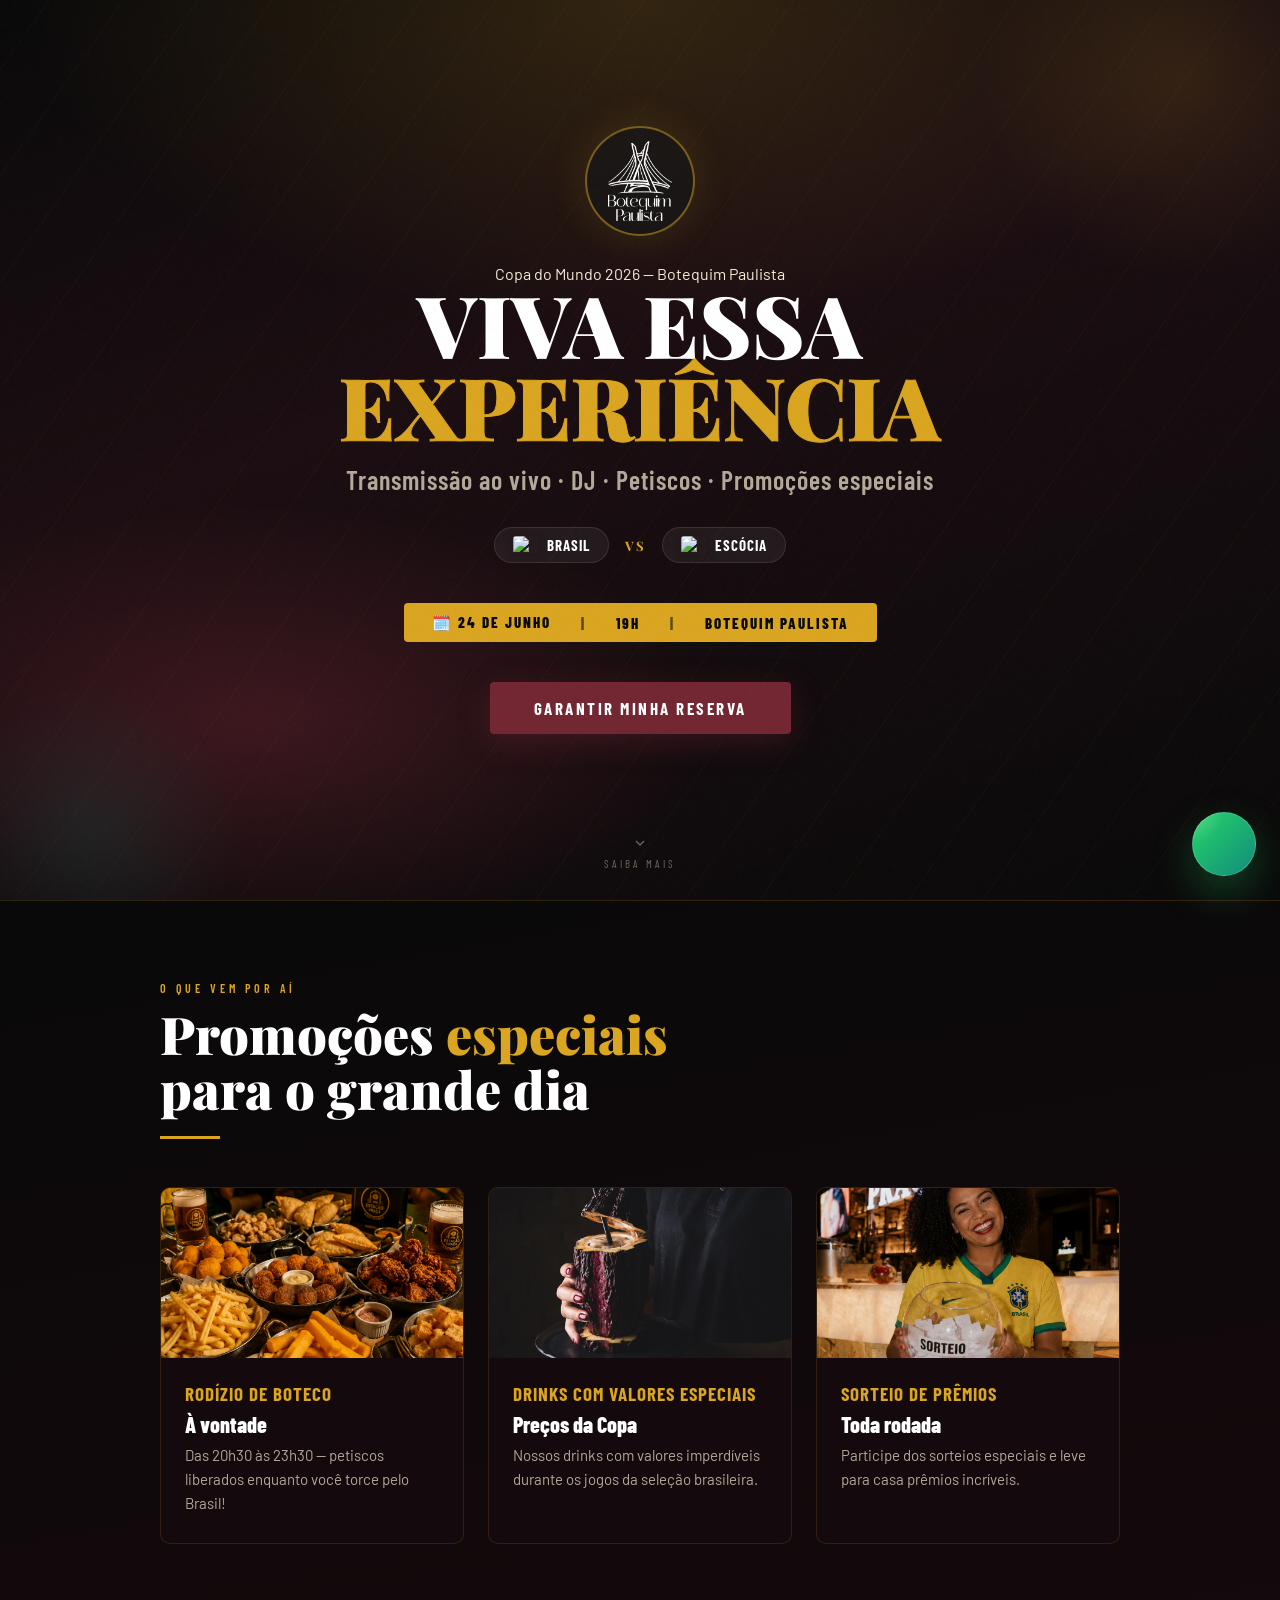
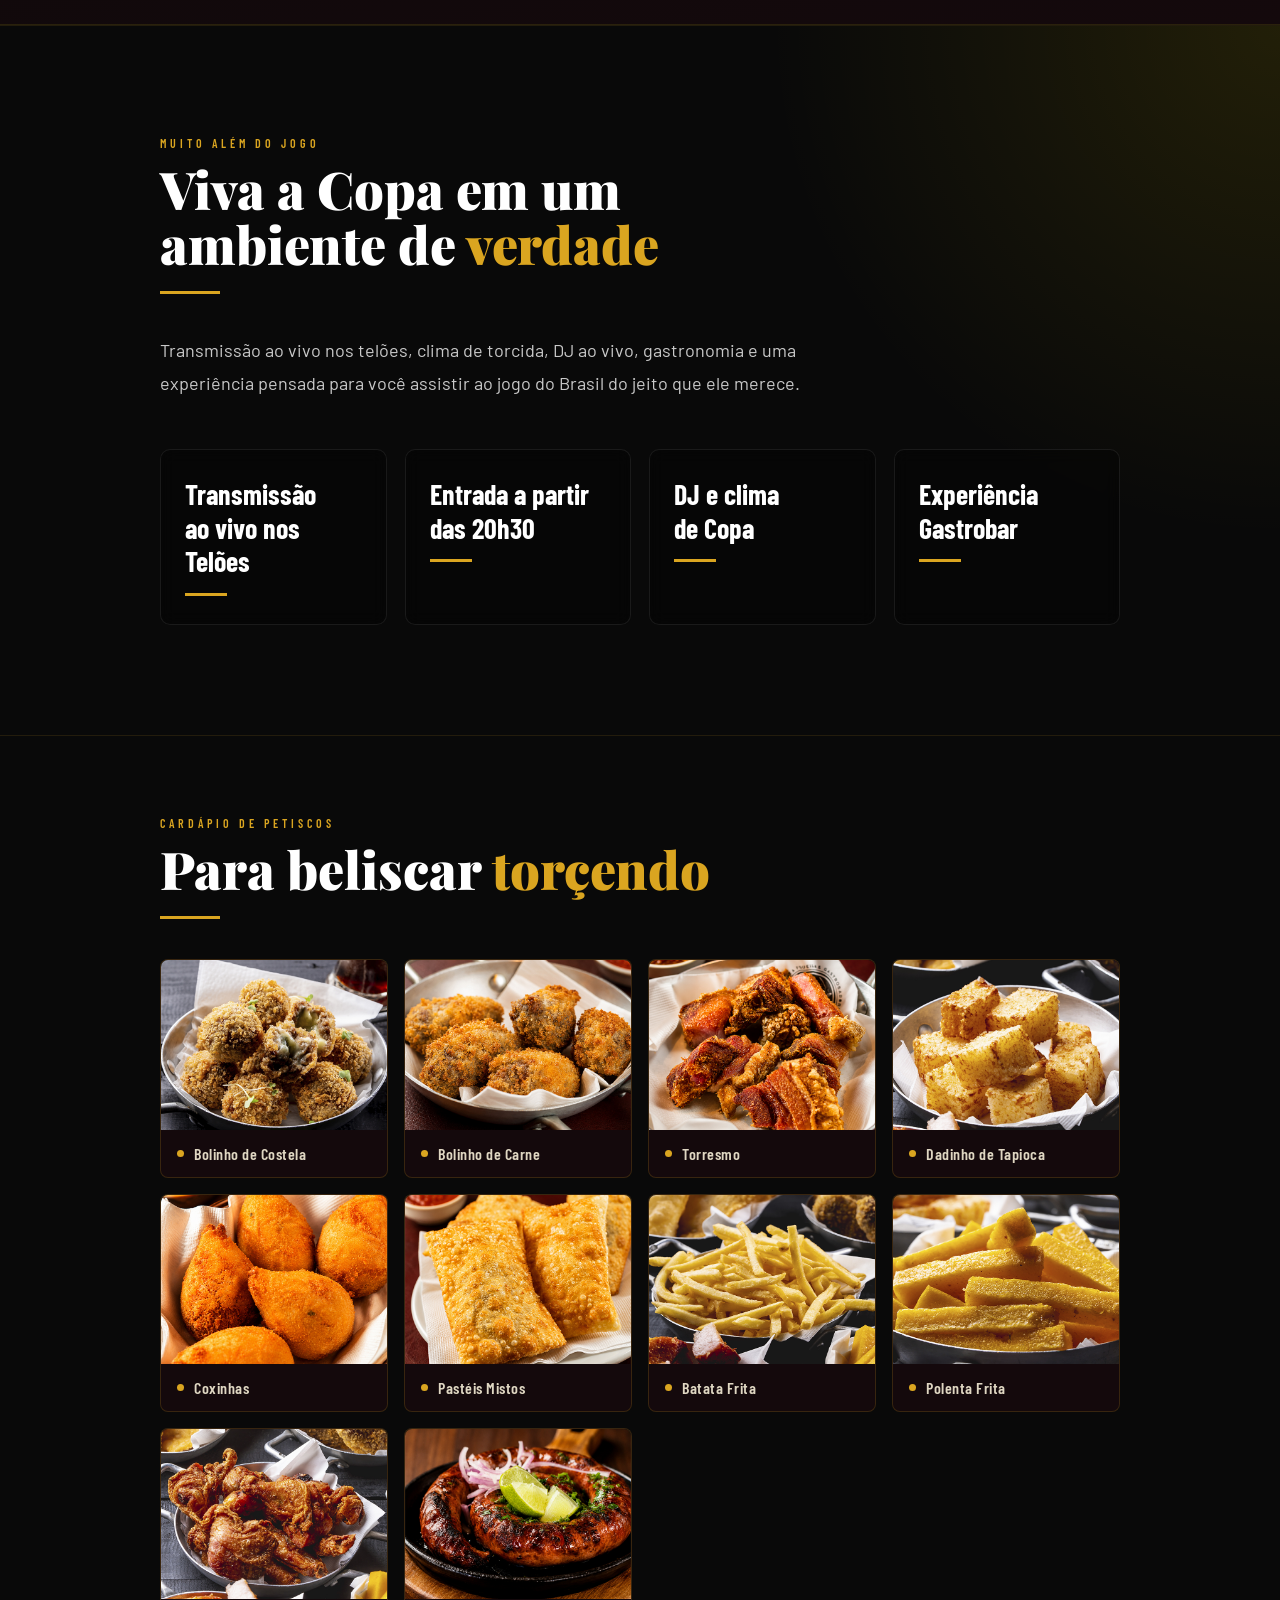
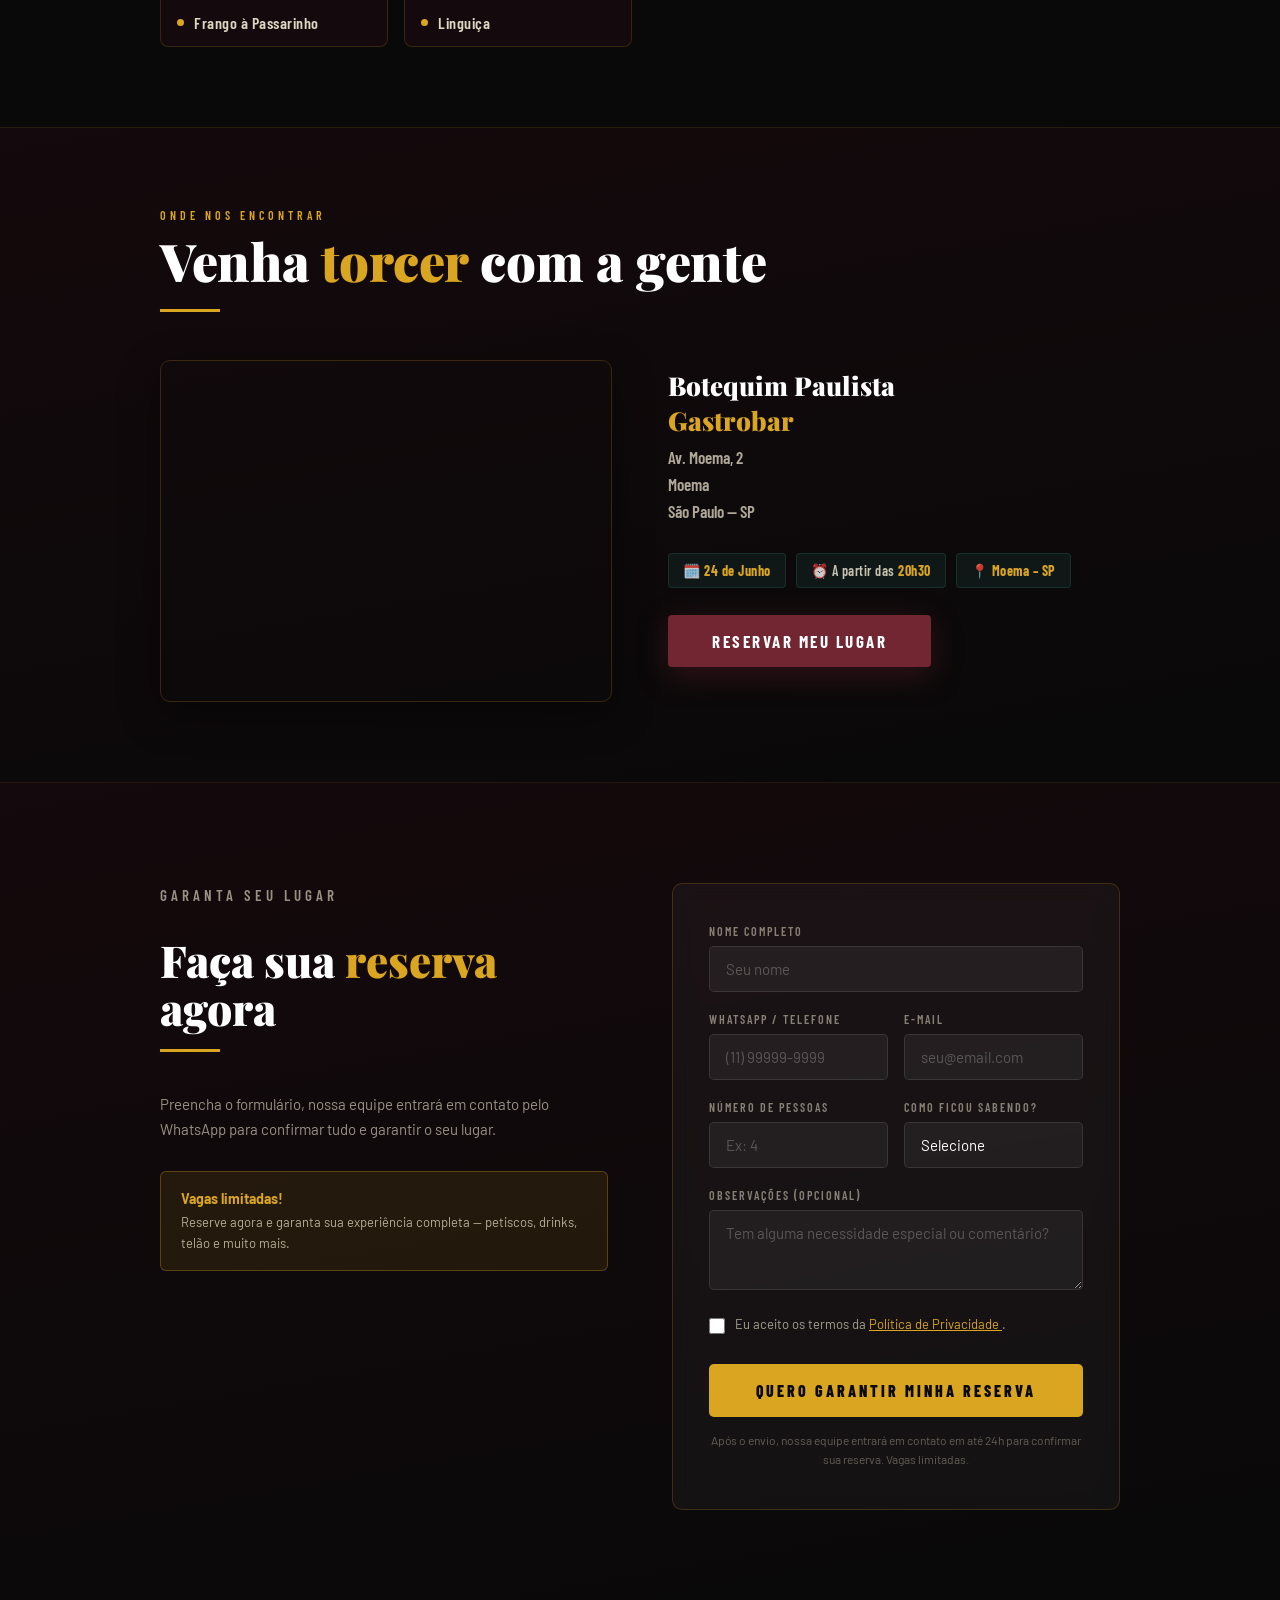
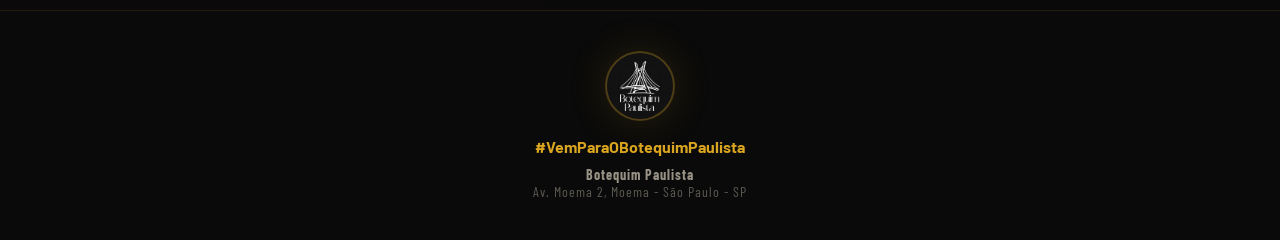
==== brasil-escocia.html @ ba0760f9 "Add files via upload" ====
<!DOCTYPE html>
<html lang="pt-BR">
<head>
<meta charset="UTF-8">
<meta name="viewport" content="width=device-width, initial-scale=1.0">
<title>Copa do Mundo no Botequim Paulista</title>
<link href="https://fonts.googleapis.com/css2?family=Playfair+Display:wght@700;900&family=Barlow+Condensed:wght@400;600;700;800&family=Barlow:wght@400;500&display=swap" rel="stylesheet">
<style>
  :root {
    --vinho: #722632;
    --preto: #090909;
    --dourado: #DAA520;
    --creme: #F5EDD6;
    --vinho-claro: #963646;
    --verde: #1F564C;
    --verde-claro: #2a7a6c;
    --amarelo-brasil: #FFDF00;
  }

  * { margin: 0; padding: 0; box-sizing: border-box; }
  html { scroll-behavior: smooth; }

  body {
    background: var(--preto);
    color: var(--creme);
    font-family: 'Barlow', sans-serif;
    overflow-x: hidden;
  }

  /* ── NOISE OVERLAY ── */
  body::before {
    content: '';
    position: fixed;
    inset: 0;
    background-image: url("data:image/svg+xml,%3Csvg viewBox='0 0 200 200' xmlns='http://www.w3.org/2000/svg'%3E%3Cfilter id='n'%3E%3CfeTurbulence type='fractalNoise' baseFrequency='0.9' numOctaves='4' stitchTiles='stitch'/%3E%3C/filter%3E%3Crect width='100%25' height='100%25' filter='url(%23n)' opacity='0.04'/%3E%3C/svg%3E");
    pointer-events: none;
    z-index: 9999;
    opacity: .5;
  }

  /* ════════════════════ HERO ════════════════════ */
  .hero {
    min-height: 100vh;
    position: relative;
    display: flex;
    flex-direction: column;
    align-items: center;
    justify-content: center;
    overflow: hidden;
    padding: 40px 20px 80px;
  }
  .hero-bg {
    position: absolute; inset: 0;
    background:
      radial-gradient(ellipse 80% 60% at 50% 0%, rgba(218,165,32,.16) 0%, transparent 60%),
      radial-gradient(ellipse 60% 40% at 20% 80%, rgba(114,38,50,.42) 0%, transparent 60%),
      linear-gradient(160deg, #090909 0%, #1b0d11 40%, #090909 100%);
  }
  .hero-bg::after {
    content: ''; position: absolute; inset: 0;
    background: repeating-linear-gradient(-55deg, transparent, transparent 60px, rgba(218,165,32,.03) 60px, rgba(218,165,32,.03) 61px);
  }
  .ball { position: absolute; border-radius: 50%; pointer-events: none; }
  .ball-1 {
    width: 400px; height: 400px; top: -120px; right: -100px;
    background: radial-gradient(circle, rgba(218,165,32,.12) 0%, transparent 70%);
    animation: pulse 6s ease-in-out infinite;
  }
  .ball-2 {
    width: 300px; height: 300px; bottom: -80px; left: -60px;
    background: radial-gradient(circle, rgba(31,86,76,.25) 0%, transparent 70%);
    animation: pulse 8s ease-in-out infinite reverse;
  }
  @keyframes pulse {
    0%, 100% { transform: scale(1); opacity: 1; }
    50% { transform: scale(1.15); opacity: .7; }
  }
  .hero-content {
    position: relative; z-index: 2; text-align: center; max-width: 760px;
    animation: fadeUp .9s ease both;
  }
  @keyframes fadeUp {
    from { opacity: 0; transform: translateY(30px); }
    to   { opacity: 1; transform: translateY(0); }
  }
  .logo-circle {
    width: 110px; height: 110px; border-radius: 50%;
    border: 2px solid rgba(218,165,32,.5);
    background: rgba(22,22,23,.7); backdrop-filter: blur(10px);
    display: flex; align-items: center; justify-content: center;
    margin: 0 auto 28px;
    box-shadow: 0 0 40px rgba(218,165,32,.15);
  }
  .logo-img {
  width: 80px;
  height: 80px;
  object-fit: contain;
  }
  .hero-title {
    font-family: 'Playfair Display', serif;
    font-size: clamp(42px, 8vw, 86px); font-weight: 900; line-height: .95; color: #fff;
    animation: fadeUp .9s .2s ease both;
  }
  .hero-title span { display: block; color: var(--dourado); -webkit-text-stroke: 1px var(--dourado); }
  .hero-sub {
    font-family: 'Barlow Condensed', sans-serif;
    font-size: clamp(18px, 3vw, 26px); font-weight: 600;
    color: rgba(245,237,214,.7); margin: 18px 0 32px; letter-spacing: 1px;
    animation: fadeUp .9s .3s ease both;
  }
  .flags-row {
    display: flex; align-items: center; justify-content: center;
    gap: 16px; margin-bottom: 40px;
    animation: fadeUp .9s .4s ease both;
  }
  .flag-pill {
    display: flex; align-items: center; gap: 8px;
    background: rgba(255,255,255,.06); border: 1px solid rgba(255,255,255,.1);
    border-radius: 40px; padding: 8px 18px;
    font-family: 'Barlow Condensed', sans-serif; font-size: 15px; font-weight: 700;
    letter-spacing: 1px; color: #fff;
  }
  .flag-emoji { font-size: 22px; }
  .vs-badge {
    font-family: 'Playfair Display', serif; font-size: 13px; font-weight: 700;
    color: var(--dourado); letter-spacing: 2px;
  }
  .date-strip {
    display: inline-flex; align-items: center; gap: 20px;
    background: var(--dourado); color: var(--preto); padding: 10px 28px;
    border-radius: 4px; font-family: 'Barlow Condensed', sans-serif;
    font-weight: 800; font-size: 15px; letter-spacing: 2px; text-transform: uppercase;
    margin-bottom: 40px; animation: fadeUp .9s .5s ease both;
  }
  .date-strip span { opacity: .6; }
  .cta-btn {
    display: inline-block;
    background: var(--vinho);
    color: #fff;
    font-family: 'Barlow Condensed', sans-serif;
    font-weight: 700;
    font-size: 17px;
    letter-spacing: 2.5px;
    text-transform: uppercase;
    padding: 16px 44px;
    border-radius: 4px;
    text-decoration: none;
    border: none;
    cursor: pointer;
    transition: background .2s, transform .2s, box-shadow .2s;
    box-shadow: 0 8px 30px rgba(114,38,50,.38);
    animation: fadeUp .9s .6s ease both;
  }

  .cta-btn:hover {
    background: var(--vinho-claro);
    transform: translateY(-2px);
    box-shadow: 0 12px 40px rgba(114,38,50,.48);
  }
  .scroll-down {
    position: absolute; bottom: 30px; left: 50%; transform: translateX(-50%);
    display: flex; flex-direction: column; align-items: center; gap: 6px;
    opacity: .4; font-family: 'Barlow Condensed', sans-serif;
    font-size: 11px; letter-spacing: 3px; text-transform: uppercase;
    animation: bounce 2s infinite;
  }
  .scroll-down svg { width: 16px; }
  @keyframes bounce {
    0%, 100% { transform: translateX(-50%) translateY(0); }
    50% { transform: translateX(-50%) translateY(6px); }
  }

  /* ════════════════════ SECTION BASE ════════════════════ */
  section { padding: 80px 20px; }
  .container { max-width: 960px; margin: 0 auto; }
  .section-label {
    font-family: 'Barlow Condensed', sans-serif; font-size: 12px; font-weight: 600;
    letter-spacing: 4px; text-transform: uppercase; color: var(--dourado); margin-bottom: 12px;
  }
  .section-title {
    font-family: 'Playfair Display', serif; font-size: clamp(30px, 5vw, 52px);
    font-weight: 900; line-height: 1.05; color: #fff; margin-bottom: 20px;
  }
  .section-title em { font-style: normal; color: var(--dourado); }
  .divider { width: 60px; height: 3px; background: var(--dourado); margin-bottom: 40px; }

  /* ════════════════════ PROMOÇÕES ════════════════════ */
  .promo-section {
    background: linear-gradient(170deg, #090909 0%, #14090c 100%);
    border-top: 1px solid rgba(218,165,32,.15);
    border-bottom: 1px solid rgba(218,165,32,.15);
  }
  .promo-grid {
    display: grid;
    grid-template-columns: repeat(auto-fit, minmax(260px, 1fr));
    gap: 24px;
    margin-top: 48px;
  }

  /* Card com imagem no topo */
  .promo-card {
    background: #14090c;
    border: 1px solid rgba(218,165,32,.15);
    border-radius: 10px;
    overflow: hidden;
    position: relative;
    transition: border-color .25s, transform .25s;
  }
  .promo-card:hover { border-color: rgba(218,165,32,.5); transform: translateY(-4px); }

  /* ── ÁREA DE IMAGEM — PROMOÇÕES ──
     Troque o src de cada <img class="promo-img"> pelo caminho da sua foto.
     Tamanho recomendado: 520×280px (proporção 16:9 horizontal).
  */
  .promo-img-wrap {
    width: 100%;
    aspect-ratio: 16 / 9;
    overflow: hidden;
    background: #0d1a18;
    position: relative;
  }
  .promo-img-wrap img {
    width: 100%; height: 100%; object-fit: cover;
    display: block;
    transition: transform .4s;
  }
  .promo-card:hover .promo-img-wrap img { transform: scale(1.04); }

  /* Placeholder visual quando não há imagem */
  .promo-img-placeholder {
    width: 100%; height: 100%;
    display: flex; flex-direction: column;
    align-items: center; justify-content: center; gap: 8px;
    background: linear-gradient(135deg, #0d1a18 0%, #1a2e28 100%);
    border-bottom: 1px dashed rgba(218,165,32,.2);
  }
  .promo-img-placeholder span {
    font-family: 'Barlow Condensed', sans-serif; font-size: 11px;
    letter-spacing: 2px; color: rgba(218,165,32,.4); text-transform: uppercase;
  }
  .promo-img-placeholder svg { opacity: .2; }

  .promo-card-body { padding: 24px 24px 28px; }
  .promo-card-body h3 {
    font-family: 'Barlow Condensed', sans-serif; font-size: 19px; font-weight: 700;
    letter-spacing: 1px; text-transform: uppercase; color: var(--dourado); margin-bottom: 6px;
  }
  .promo-highlight {
    font-family: 'Barlow Condensed', sans-serif; font-size: 22px;
    font-weight: 800; color: #fff; display: block; margin-bottom: 6px;
  }
  .promo-card-body p { font-size: 15px; line-height: 1.6; color: rgba(245,237,214,.7); }

  /* ════════════════════ EXPERIÊNCIA ════════════════════ */
.exp-banner {
  position: relative;
  padding: 110px 20px;
  overflow: hidden;

  background-image:
    linear-gradient(
      rgba(9, 9, 9, 0.78),
      rgba(18, 7, 10, 0.84)
    ),
    radial-gradient(
      circle at top right,
      rgba(114, 38, 50, 0.35),
      transparent 42%
    ),
    radial-gradient(
      circle at bottom left,
      rgba(218, 165, 32, 0.10),
      transparent 38%
    ),
    url("imagens/bar-copa.jpg");

  background-size: cover;
  background-position: center;
  background-attachment: fixed;

  border-top: 1px solid rgba(218,165,32,.12);
  border-bottom: 1px solid rgba(218,165,32,.12);
}

.exp-banner::before {
  content: '';

  position: absolute;
  inset: 0;

  background:
    radial-gradient(circle at top right,
    rgba(255,223,0,.10),
    transparent 35%);

  pointer-events: none;
}

.exp-content {
  position: relative;
  z-index: 2;
}

.exp-description {
  max-width: 720px;

  font-size: 18px;
  line-height: 1.8;

  color: rgba(255,255,255,.78);

  margin-bottom: 50px;
}

.exp-cards-grid {
  display: grid;

  grid-template-columns:
  repeat(auto-fit, minmax(220px, 1fr));

  gap: 18px;
}

.exp-card {
  background: rgba(0,0,0,.28);

  backdrop-filter: blur(8px);

  border: 1px solid rgba(255,255,255,.08);

  border-radius: 10px;

  padding: 28px 24px;

  transition:
    transform .25s,
    border-color .25s,
    background .25s;
}

.exp-card:hover {
  transform: translateY(-4px);

  border-color: rgba(255,223,0,.4);

  background: rgba(0,0,0,.42);
}

.exp-card-title {
  font-family: 'Barlow Condensed', sans-serif;

  font-size: 28px;
  font-weight: 700;

  line-height: 1.2;

  color: #fff;
}

.exp-card-line {
  width: 42px;
  height: 3px;

  background: var(--dourado);

  margin-top: 14px;
}

  /* ════════════════════ CARDÁPIO ════════════════════ */
  .menu-section { background: var(--preto); }

  /* Grid de cards com imagem para o cardápio */
  .menu-grid {
    display: grid;
    grid-template-columns: repeat(auto-fill, minmax(200px, 1fr));
    gap: 16px;
    margin-top: 40px;
  }

  /* ── ÁREA DE IMAGEM — CARDÁPIO ──
     Cada .menu-card tem um <img class="menu-img"> no topo.
     Troque o src pelo caminho da foto do petisco.
     Tamanho recomendado: 400×300px.
     O comentário acima de cada card indica qual petisco é.
  */
  .menu-card {
    background: #14090c;
    border: 1px solid rgba(218,165,32,.18);
    border-radius: 8px;
    overflow: hidden;
    transition: border-color .2s, transform .2s;
  }
  .menu-card:hover { border-color: var(--dourado); transform: translateY(-3px); }

  .menu-img-wrap {
    width: 100%; aspect-ratio: 4 / 3; overflow: hidden;
    background: #0d1a18; position: relative;
  }
  .menu-img-wrap img {
    width: 100%; height: 100%; object-fit: cover; display: block;
    transition: transform .4s;
  }
  .menu-card:hover .menu-img-wrap img { transform: scale(1.06); }

  .menu-img-placeholder {
    width: 100%; height: 100%;
    display: flex; flex-direction: column;
    align-items: center; justify-content: center; gap: 6px;
    background: linear-gradient(135deg, #0d1a18 0%, #1e2e2a 100%);
  }
  .menu-img-placeholder span {
    font-family: 'Barlow Condensed', sans-serif; font-size: 10px;
    letter-spacing: 2px; color: rgba(218,165,32,.35); text-transform: uppercase;
  }
  .menu-img-placeholder svg { opacity: .15; }

  .menu-card-label {
    padding: 14px 16px;
    display: flex; align-items: center; gap: 10px;
  }
  .menu-dot { width: 7px; height: 7px; border-radius: 50%; background: var(--dourado); flex-shrink: 0; }
  .menu-card-label span {
    font-family: 'Barlow Condensed', sans-serif; font-size: 16px; font-weight: 600;
    letter-spacing: .5px; color: rgba(245,237,214,.9);
  }

  /* ════════════════════ LOCALIZAÇÃO ════════════════════ */
  .location-section {
    background: linear-gradient(170deg, #14090c 0%, #090909 100%);
    border-top: 1px solid rgba(218,165,32,.12);
  }
  .location-grid {
    display: grid;
    grid-template-columns: 1fr 1fr;
    gap: 56px;
    align-items: start;
    margin-top: 48px;
  }
  @media (max-width: 720px) { .location-grid { grid-template-columns: 1fr; gap: 36px; } }

  .location-map {
    border-radius: 10px; overflow: hidden;
    border: 1px solid rgba(218,165,32,.2);
    box-shadow: 0 12px 40px rgba(0,0,0,.4);
    line-height: 0;
  }
  .location-map iframe { width: 100%; height: 340px; border: 0; display: block; }

  .location-info { padding-top: 8px; }
  .location-info h3 {
    font-family: 'Playfair Display', serif; font-size: 26px; font-weight: 900;
    color: #fff; margin-bottom: 6px;
  }
  .location-info h3 em { font-style: normal; color: var(--dourado); }
  .location-address {
    font-family: 'Barlow Condensed', sans-serif; font-size: 17px; font-weight: 600;
    color: rgba(245,237,214,.7); line-height: 1.6; margin-bottom: 28px;
  }
  .location-badges { display: flex; flex-wrap: wrap; gap: 10px; }
  .loc-badge {
    background: rgba(31,86,76,.2); border: 1px solid rgba(31,86,76,.4);
    border-radius: 4px; padding: 8px 14px;
    font-family: 'Barlow Condensed', sans-serif; font-size: 14px; font-weight: 600;
    letter-spacing: .5px; color: rgba(245,237,214,.8);
  }
  .loc-badge strong { color: var(--dourado); }

  /* ════════════════════ FORMULÁRIO ════════════════════ */
  .form-section {
    background: linear-gradient(170deg, #14090c 0%, #090909 100%);
    padding: 100px 20px;
    border-top: 1px solid rgba(218,165,32,.1);
  }
  .form-section .container {
    display: grid; grid-template-columns: 1fr 1fr; gap: 64px; align-items: start;
  }
  @media (max-width: 720px) { .form-section .container { grid-template-columns: 1fr; gap: 40px; } }
  .form-aside h2 {
    font-family: 'Playfair Display', serif; font-size: clamp(28px, 4vw, 44px);
    font-weight: 900; line-height: 1.1; color: #fff; margin-bottom: 16px;
  }
  .form-aside h2 em { font-style: normal; color: var(--dourado); }
  .form-aside p { font-size: 15px; line-height: 1.7; color: rgba(245,237,214,.6); margin-bottom: 28px; }
  .info-badge {
    background: rgba(218,165,32,.1); border: 1px solid rgba(218,165,32,.3);
    border-radius: 6px; padding: 16px 20px;
    display: flex; gap: 12px; align-items: flex-start;
    font-size: 13px; line-height: 1.6; color: rgba(245,237,214,.7);
  }
  .info-badge strong { color: var(--dourado); display: block; font-size: 14px; margin-bottom: 2px; }
  .form-card {
    background: rgba(255,255,255,.04); border: 1px solid rgba(218,165,32,.2);
    border-radius: 10px; padding: 40px 36px; backdrop-filter: blur(10px);
  }
  .form-group { margin-bottom: 20px; }
  .form-group label {
    display: block; font-family: 'Barlow Condensed', sans-serif;
    font-size: 12px; font-weight: 600; letter-spacing: 2px; text-transform: uppercase;
    color: rgba(245,237,214,.5); margin-bottom: 8px;
  }
  .form-group input, .form-group select, .form-group textarea {
    width: 100%; background: rgba(255,255,255,.05); border: 1px solid rgba(255,255,255,.1);
    border-radius: 5px; padding: 13px 16px; color: #fff;
    font-family: 'Barlow', sans-serif; font-size: 15px; outline: none;
    transition: border-color .2s, background .2s; appearance: none;
  }
  .form-group select option { background: #1b0d11; }
  .form-group input:focus, .form-group select:focus, .form-group textarea:focus {
    border-color: var(--dourado); background: rgba(218,165,32,.05);
  }
  .form-group textarea { resize: vertical; min-height: 80px; }
  .form-group input::placeholder, .form-group textarea::placeholder { color: rgba(255,255,255,.25); }
  .form-row { display: grid; grid-template-columns: 1fr 1fr; gap: 16px; }
  @media (max-width: 480px) { .form-row { grid-template-columns: 1fr; } }
  .submit-btn {
    width: 100%; background: var(--dourado); color: var(--preto);
    font-family: 'Barlow Condensed', sans-serif; font-weight: 800; font-size: 16px;
    letter-spacing: 3px; text-transform: uppercase; padding: 17px;
    border: none; border-radius: 5px; cursor: pointer;
    transition: opacity .2s, transform .2s; margin-top: 8px;
  }
  .submit-btn:hover { opacity: .88; transform: translateY(-1px); }
  .form-note {
    font-size: 12px; color: rgba(245,237,214,.35); text-align: center;
    margin-top: 14px; line-height: 1.6;
  }
  .success-msg { display: none; text-align: center; padding: 32px 20px; }
  .success-msg .big-check { font-size: 56px; margin-bottom: 16px; }
  .success-msg h3 { font-family: 'Playfair Display', serif; font-size: 26px; color: var(--dourado); margin-bottom: 10px; }
  .success-msg p { font-size: 15px; color: rgba(245,237,214,.65); line-height: 1.7; }

  .form-terms {
  display: flex;
  align-items: flex-start;
  gap: 10px;
  margin: 22px 0;
  font-size: 13px;
  line-height: 1.5;
  color: rgba(245,237,214,.65);
}

.form-terms input {
  margin-top: 3px;
  width: 16px;
  height: 16px;
  accent-color: var(--dourado);
  flex-shrink: 0;
}

.form-terms a {
  color: var(--dourado);
  text-decoration: underline;
}

  /* ════════════════════ FOOTER ════════════════════ */
  footer {
    background: #0a0a0a; border-top: 1px solid rgba(218,165,32,.12);
    padding: 40px 20px; text-align: center;
  }
  footer .logo-circle {
    width: 70px; height: 70px; margin: 0 auto 16px;
    border-color: rgba(218,165,32,.3);
  }
  footer .logo-img {
  width: 50px;
  height: 50px;
  }
  footer p { font-family: 'Barlow Condensed', sans-serif; font-size: 14px; letter-spacing: 1px; color: rgba(245,237,214,.35); }
  footer strong { color: rgba(245,237,214,.6); }
  footer .hashtag { color: var(--dourado); font-size: 16px; font-weight: 700; margin: 10px 0; display: block; }

  /* ════════════════════ REVEAL ════════════════════ */
  .reveal { opacity: 0; transform: translateY(28px); transition: opacity .7s ease, transform .7s ease; }
  .reveal.visible { opacity: 1; transform: none; }

  /* ════════════════════ MOBILE ════════════════════ */
  @media (max-width: 600px) {
    .promo-grid { grid-template-columns: 1fr; }
    .form-card { padding: 28px 20px; }
    .exp-cards-grid { grid-template-columns: 1fr 1fr; }
    .menu-grid { grid-template-columns: repeat(auto-fill, minmax(150px, 1fr)); }
  }

  .flag-img {
  width: 26px;
  height: 18px;
  object-fit: cover;
  border-radius: 3px;
  box-shadow: 0 0 8px rgba(0,0,0,.25);
  flex-shrink: 0;
  }

  .success-flag {
  width: 74px;
  height: auto;
  border-radius: 6px;
  box-shadow: 0 0 20px rgba(218,165,32,.18);
  }

  .whatsapp-floating-btn {
  position: fixed;
  right: 24px;
  bottom: 24px;
  z-index: 99990;

  width: 64px;
  height: 64px;
  border-radius: 50%;

  border: 1px solid rgba(255,255,255,.18);
  background:
    radial-gradient(circle at top left, rgba(255,255,255,.22), transparent 35%),
    linear-gradient(135deg, #25D366, #128C7E);

  color: #fff;
  cursor: pointer;

  box-shadow: 0 16px 40px rgba(37,211,102,.28);
  transition: transform .2s, box-shadow .2s;
}

.whatsapp-floating-btn:hover {
  transform: translateY(-3px) scale(1.03);
  box-shadow: 0 20px 50px rgba(37,211,102,.38);
}

.whatsapp-floating-btn span {
  display: none;
}

.whatsapp-floating-btn::before {
  content: "";

  width: 30px;
  height: 30px;

  background-image: url("https://upload.wikimedia.org/wikipedia/commons/6/6b/WhatsApp.svg");
  background-size: contain;
  background-repeat: no-repeat;
  background-position: center;

  display: block;

  margin: auto;
}

.whatsapp-popup {
  display: none;
  position: fixed;
  inset: 0;
  z-index: 99991;

  background: rgba(0,0,0,.68);
  backdrop-filter: blur(6px);

  align-items: center;
  justify-content: center;
  padding: 22px;
}

.whatsapp-popup.active {
  display: flex;
}

.whatsapp-popup-box {
  width: min(94vw, 440px);
  position: relative;

  background:
    radial-gradient(circle at top right, rgba(218,165,32,.12), transparent 34%),
    linear-gradient(160deg, #101816 0%, #0d0d0e 100%);

  border: 1px solid rgba(218,165,32,.26);
  border-radius: 18px;

  padding: 34px 30px 28px;

  box-shadow: 0 28px 100px rgba(0,0,0,.55);
  animation: popupFadeUp .25s ease both;
}

@keyframes popupFadeUp {
  from {
    opacity: 0;
    transform: translateY(18px) scale(.98);
  }

  to {
    opacity: 1;
    transform: none;
  }
}

.whatsapp-popup-close {
  position: absolute;
  right: 18px;
  top: 14px;

  background: transparent;
  border: 0;
  color: var(--dourado);

  font-size: 34px;
  line-height: 1;
  cursor: pointer;
}

.whatsapp-popup-box h3 {
  font-family: 'Playfair Display', serif;
  font-size: 30px;
  color: #fff;
  margin-bottom: 10px;
}

.whatsapp-popup-text {
  color: rgba(245,237,214,.66);
  font-size: 15px;
  line-height: 1.6;
  margin-bottom: 22px;
}

.whatsapp-popup-submit {
  width: 100%;
  background: linear-gradient(135deg, #25D366, #128C7E);
  color: #fff;

  border: 0;
  border-radius: 6px;

  padding: 15px;

  font-family: 'Barlow Condensed', sans-serif;
  font-size: 16px;
  font-weight: 800;

  letter-spacing: 2px;
  text-transform: uppercase;

  cursor: pointer;
  margin-top: 4px;
}

.whatsapp-popup-submit:hover {
  opacity: .9;
}

.whatsapp-popup-note {
  margin-top: 14px;
  text-align: center;
  color: rgba(245,237,214,.42);
  font-size: 12px;
  line-height: 1.5;
}

@media (max-width: 520px) {
  .whatsapp-floating-btn {
    right: 18px;
    bottom: 18px;
    width: 58px;
    height: 58px;
  }

  .whatsapp-popup-box {
    padding: 30px 22px 24px;
  }
}

.whatsapp-terms {
  display: flex;
  gap: 10px;
  align-items: flex-start;
  margin: 18px 0;
  color: rgba(245,237,214,.62);
  font-size: 13px;
  line-height: 1.5;
}

.whatsapp-terms input {
  width: 16px;
  height: 16px;
  margin-top: 3px;
  accent-color: var(--dourado);
  flex-shrink: 0;
}

.whatsapp-terms a {
  color: var(--dourado);
  text-decoration: underline;
}

</style>
</head>
<body>

<!-- ══════════════════════════════════════
     HERO
══════════════════════════════════════ -->
<section class="hero">
  <div class="hero-bg"></div>
  <div class="ball ball-1"></div>
  <div class="ball ball-2"></div>

  <div class="hero-content">
    <div class="logo-circle">
  <img src="imagens/logo_padrao.png" alt="Botequim Paulista" class="logo-img">
  </div>

    <p class="hero-eyebrow">Copa do Mundo 2026 — Botequim Paulista</p>
    <h1 class="hero-title">VIVA ESSA<br><span>EXPERIÊNCIA</span></h1>
    <p class="hero-sub">Transmissão ao vivo · DJ · Petiscos · Promoções especiais</p>

    <div class="flags-row">
      <div class="flag-pill"><img src="https://flagcdn.com/br.svg" alt="Bandeira do Brasil" class="flag-img"> BRASIL</div>
      <span class="vs-badge">VS</span>
      <div class="flag-pill"><img src="https://flagcdn.com/gb-sct.svg" alt="Bandeira da Escócia" class="flag-img"> ESCÓCIA</div>
    </div>

    <div class="date-strip">
      🗓️ 24 DE JUNHO &nbsp;<span>|</span>&nbsp; 19H &nbsp;<span>|</span>&nbsp; Botequim Paulista
    </div>

    <a href="#reserva" class="cta-btn">Garantir Minha Reserva</a>
  </div>

  <div class="scroll-down">
    <svg viewBox="0 0 24 24" fill="none" stroke="currentColor" stroke-width="2"><polyline points="6 9 12 15 18 9"/></svg>
    SAIBA MAIS
  </div>
</section>


<!-- ══════════════════════════════════════
     PROMOÇÕES — Seção 2
     Cada card tem um bloco .promo-img-wrap com uma <img>.
     Instrução para substituir imagens está no comentário de cada card.
══════════════════════════════════════ -->
<section class="promo-section">
  <div class="container">
    <p class="section-label reveal">O que vem por aí</p>
    <h2 class="section-title reveal">Promoções <em>especiais</em><br>para o grande dia</h2>
    <div class="divider reveal"></div>

    <div class="promo-grid reveal">

      <!-- ══ CARD 1 — RODÍZIO DE BOTECO
           TROQUE A IMAGEM: substitua o src abaixo pelo caminho da sua foto.
           Sugestão: foto de petiscos variados na mesa / mesa cheia de comida.
           Tamanho ideal: 520×280px (proporção 16:9)
      ══ -->
      <div class="promo-card">
        <div class="promo-img-wrap">
          <img src="imagens/rodizio_boteco.jpg" alt="Rodízio de Boteco"
               onerror="this.style.display='none'; this.nextElementSibling.style.display='flex';">
          <div class="promo-img-placeholder" style="display:none;">
            <svg width="32" height="32" viewBox="0 0 24 24" fill="none" stroke="#DAA520" stroke-width="1.5"><rect x="3" y="3" width="18" height="18" rx="2"/><circle cx="8.5" cy="8.5" r="1.5"/><polyline points="21 15 16 10 5 21"/></svg>
            <span>Trocar imagem aqui</span>
          </div>
        </div>
        <div class="promo-card-body">
          <h3>Rodízio de Boteco</h3>
          <span class="promo-highlight">À vontade</span>
          <p>Das 20h30 às 23h30 — petiscos liberados enquanto você torce pelo Brasil!</p>
        </div>
      </div>

      <!-- ══ CARD 2 — DRINKS ESPECIAIS
           TROQUE A IMAGEM: substitua o src abaixo pelo caminho da sua foto.
           Sugestão: foto de drinks / caipirinhas / chope gelado.
           Tamanho ideal: 520×280px (proporção 16:9)
      ══ -->
      <div class="promo-card">
        <div class="promo-img-wrap">
          <img src="imagens/drink_cacau2.jpg" alt="Drinks Especiais"
               onerror="this.style.display='none'; this.nextElementSibling.style.display='flex';">
          <div class="promo-img-placeholder" style="display:none;">
            <svg width="32" height="32" viewBox="0 0 24 24" fill="none" stroke="#DAA520" stroke-width="1.5"><rect x="3" y="3" width="18" height="18" rx="2"/><circle cx="8.5" cy="8.5" r="1.5"/><polyline points="21 15 16 10 5 21"/></svg>
            <span>Trocar imagem aqui</span>
          </div>
        </div>
        <div class="promo-card-body">
          <h3>Drinks com valores Especiais</h3>
          <span class="promo-highlight">Preços da Copa</span>
          <p>Nossos drinks com valores imperdíveis durante os jogos da seleção brasileira.</p>
        </div>
      </div>

      <!-- ══ CARD 3 — SORTEIO DE PRÊMIOS
           TROQUE A IMAGEM: substitua o src abaixo pelo caminho da sua foto.
           Sugestão: foto de prêmios, troféu, brindes ou ambiente da festa.
           Tamanho ideal: 520×280px (proporção 16:9)
      ══ -->
      <div class="promo-card">
        <div class="promo-img-wrap">
          <img src="imagens/sorteio.jpg" alt="Sorteio de Prêmios"
               onerror="this.style.display='none'; this.nextElementSibling.style.display='flex';">
          <div class="promo-img-placeholder" style="display:none;">
            <svg width="32" height="32" viewBox="0 0 24 24" fill="none" stroke="#DAA520" stroke-width="1.5"><rect x="3" y="3" width="18" height="18" rx="2"/><circle cx="8.5" cy="8.5" r="1.5"/><polyline points="21 15 16 10 5 21"/></svg>
            <span>Trocar imagem aqui</span>
          </div>
        </div>
        <div class="promo-card-body">
          <h3>Sorteio de Prêmios</h3>
          <span class="promo-highlight">Toda rodada</span>
          <p>Participe dos sorteios especiais e leve para casa prêmios incríveis.</p>
        </div>
      </div>

    </div>
  </div>
</section>


<!-- ══════════════════════════════════════
     EXPERIÊNCIA — "Muito além do jogo"
     Cards no estilo do cardápio de petiscos
══════════════════════════════════════ -->
<section class="exp-banner">
  <div class="exp-overlay"></div>

  <div class="container exp-content">
    <p class="section-label reveal">Muito além do jogo</p>

    <h2 class="section-title reveal">
      Viva a Copa em um<br>
      ambiente de <em>verdade</em>
    </h2>

    <div class="divider reveal"></div>

    <p class="exp-description reveal">
      Transmissão ao vivo nos telões, clima de torcida, DJ ao vivo, gastronomia e uma experiência pensada para você assistir ao jogo do Brasil do jeito que ele merece.
    </p>

    <div class="exp-cards-grid reveal">

      <div class="exp-card">
        <div class="exp-card-title">
          Transmissão<br>ao vivo nos Telões
        </div>
        <div class="exp-card-line"></div>
      </div>

      <div class="exp-card">
        <div class="exp-card-title">
          Entrada a partir<br>das 20h30
        </div>
        <div class="exp-card-line"></div>
      </div>

      <div class="exp-card">
        <div class="exp-card-title">
          DJ e clima<br>de Copa
        </div>
        <div class="exp-card-line"></div>
      </div>

      <div class="exp-card">
        <div class="exp-card-title">
          Experiência<br>Gastrobar
        </div>
        <div class="exp-card-line"></div>
      </div>

    </div>
  </div>
</section>


<!-- ══════════════════════════════════════
     CARDÁPIO — Cards com imagem
     Cada card tem uma <img class="..."> no topo.
     Instrução para substituir imagens está no comentário de cada card.
══════════════════════════════════════ -->
<section class="menu-section">
  <div class="container">
    <p class="section-label reveal">Cardápio de Petiscos</p>
    <h2 class="section-title reveal">Para beliscar <em>torçendo</em></h2>
    <div class="divider reveal"></div>

    <div class="menu-grid reveal">

      <!-- ══ PETISCO 1 — BOLINHO DE COSTELA
           TROQUE A IMAGEM: substitua o src abaixo pelo caminho da sua foto.
           Tamanho ideal: 400×300px
      ══ -->
      <div class="menu-card">
        <div class="menu-img-wrap">
          <img src="imagens/bolinho_costela.jpg" alt="Bolinho de Costela"
               onerror="this.style.display='none'; this.nextElementSibling.style.display='flex';">
          <div class="menu-img-placeholder" style="display:none;">
            <svg width="28" height="28" viewBox="0 0 24 24" fill="none" stroke="#DAA520" stroke-width="1.5"><rect x="3" y="3" width="18" height="18" rx="2"/><circle cx="8.5" cy="8.5" r="1.5"/><polyline points="21 15 16 10 5 21"/></svg>
            <span>Foto aqui</span>
          </div>
        </div>
        <div class="menu-card-label"><div class="menu-dot"></div><span>Bolinho de Costela</span></div>
      </div>

      <!-- ══ PETISCO 2 — BOLINHO DE CARNE
           TROQUE A IMAGEM: substitua o src abaixo pelo caminho da sua foto.
      ══ -->
      <div class="menu-card">
        <div class="menu-img-wrap">
          <img src="imagens/bolinho_carne.jpg" alt="Bolinho de Carne"
               onerror="this.style.display='none'; this.nextElementSibling.style.display='flex';">
          <div class="menu-img-placeholder" style="display:none;">
            <svg width="28" height="28" viewBox="0 0 24 24" fill="none" stroke="#DAA520" stroke-width="1.5"><rect x="3" y="3" width="18" height="18" rx="2"/><circle cx="8.5" cy="8.5" r="1.5"/><polyline points="21 15 16 10 5 21"/></svg>
            <span>Foto aqui</span>
          </div>
        </div>
        <div class="menu-card-label"><div class="menu-dot"></div><span>Bolinho de Carne</span></div>
      </div>

      <!-- ══ PETISCO 3 — TORRESMO
           TROQUE A IMAGEM: substitua o src abaixo pelo caminho da sua foto.
      ══ -->
      <div class="menu-card">
        <div class="menu-img-wrap">
          <img src="imagens/torresmo.jpg" alt="Torresmo"
               onerror="this.style.display='none'; this.nextElementSibling.style.display='flex';">
          <div class="menu-img-placeholder" style="display:none;">
            <svg width="28" height="28" viewBox="0 0 24 24" fill="none" stroke="#DAA520" stroke-width="1.5"><rect x="3" y="3" width="18" height="18" rx="2"/><circle cx="8.5" cy="8.5" r="1.5"/><polyline points="21 15 16 10 5 21"/></svg>
            <span>Foto aqui</span>
          </div>
        </div>
        <div class="menu-card-label"><div class="menu-dot"></div><span>Torresmo</span></div>
      </div>

      <!-- ══ PETISCO 4 — DADINHO DE TAPIOCA
           TROQUE A IMAGEM: substitua o src abaixo pelo caminho da sua foto.
      ══ -->
      <div class="menu-card">
        <div class="menu-img-wrap">
          <img src="imagens/dadinho_tapioca.jpg" alt="Dadinho de Tapioca"
               onerror="this.style.display='none'; this.nextElementSibling.style.display='flex';">
          <div class="menu-img-placeholder" style="display:none;">
            <svg width="28" height="28" viewBox="0 0 24 24" fill="none" stroke="#DAA520" stroke-width="1.5"><rect x="3" y="3" width="18" height="18" rx="2"/><circle cx="8.5" cy="8.5" r="1.5"/><polyline points="21 15 16 10 5 21"/></svg>
            <span>Foto aqui</span>
          </div>
        </div>
        <div class="menu-card-label"><div class="menu-dot"></div><span>Dadinho de Tapioca</span></div>
      </div>

      <!-- ══ PETISCO 5 — COXINHAS
           TROQUE A IMAGEM: substitua o src abaixo pelo caminho da sua foto.
      ══ -->
      <div class="menu-card">
        <div class="menu-img-wrap">
          <img src="imagens/coxinhas.jpg" alt="Coxinhas"
               onerror="this.style.display='none'; this.nextElementSibling.style.display='flex';">
          <div class="menu-img-placeholder" style="display:none;">
            <svg width="28" height="28" viewBox="0 0 24 24" fill="none" stroke="#DAA520" stroke-width="1.5"><rect x="3" y="3" width="18" height="18" rx="2"/><circle cx="8.5" cy="8.5" r="1.5"/><polyline points="21 15 16 10 5 21"/></svg>
            <span>Foto aqui</span>
          </div>
        </div>
        <div class="menu-card-label"><div class="menu-dot"></div><span>Coxinhas</span></div>
      </div>

      <!-- ══ PETISCO 6 — PASTÉIS MISTOS
           TROQUE A IMAGEM: substitua o src abaixo pelo caminho da sua foto.
      ══ -->
      <div class="menu-card">
        <div class="menu-img-wrap">
          <img src="imagens/pasteis_mistos.jpg" alt="Pastéis Mistos"
               onerror="this.style.display='none'; this.nextElementSibling.style.display='flex';">
          <div class="menu-img-placeholder" style="display:none;">
            <svg width="28" height="28" viewBox="0 0 24 24" fill="none" stroke="#DAA520" stroke-width="1.5"><rect x="3" y="3" width="18" height="18" rx="2"/><circle cx="8.5" cy="8.5" r="1.5"/><polyline points="21 15 16 10 5 21"/></svg>
            <span>Foto aqui</span>
          </div>
        </div>
        <div class="menu-card-label"><div class="menu-dot"></div><span>Pastéis Mistos</span></div>
      </div>

      <!-- ══ PETISCO 7 — BATATA FRITA
           TROQUE A IMAGEM: substitua o src abaixo pelo caminho da sua foto.
      ══ -->
      <div class="menu-card">
        <div class="menu-img-wrap">
          <img src="imagens/batata_frita.jpg" alt="Batata Frita"
               onerror="this.style.display='none'; this.nextElementSibling.style.display='flex';">
          <div class="menu-img-placeholder" style="display:none;">
            <svg width="28" height="28" viewBox="0 0 24 24" fill="none" stroke="#DAA520" stroke-width="1.5"><rect x="3" y="3" width="18" height="18" rx="2"/><circle cx="8.5" cy="8.5" r="1.5"/><polyline points="21 15 16 10 5 21"/></svg>
            <span>Foto aqui</span>
          </div>
        </div>
        <div class="menu-card-label"><div class="menu-dot"></div><span>Batata Frita</span></div>
      </div>

      <!-- ══ PETISCO 8 — POLENTA FRITA
           TROQUE A IMAGEM: substitua o src abaixo pelo caminho da sua foto.
      ══ -->
      <div class="menu-card">
        <div class="menu-img-wrap">
          <img src="imagens/poolenta_frita.jpg" alt="Polenta Frita"
               onerror="this.style.display='none'; this.nextElementSibling.style.display='flex';">
          <div class="menu-img-placeholder" style="display:none;">
            <svg width="28" height="28" viewBox="0 0 24 24" fill="none" stroke="#DAA520" stroke-width="1.5"><rect x="3" y="3" width="18" height="18" rx="2"/><circle cx="8.5" cy="8.5" r="1.5"/><polyline points="21 15 16 10 5 21"/></svg>
            <span>Foto aqui</span>
          </div>
        </div>
        <div class="menu-card-label"><div class="menu-dot"></div><span>Polenta Frita</span></div>
      </div>

      <!-- ══ PETISCO 9 — FRANGO À PASSARINHO
           TROQUE A IMAGEM: substitua o src abaixo pelo caminho da sua foto.
      ══ -->
      <div class="menu-card">
        <div class="menu-img-wrap">
          <img src="imagens/frango_passarinho.jpg" alt="Frango à Passarinho"
               onerror="this.style.display='none'; this.nextElementSibling.style.display='flex';">
          <div class="menu-img-placeholder" style="display:none;">
            <svg width="28" height="28" viewBox="0 0 24 24" fill="none" stroke="#DAA520" stroke-width="1.5"><rect x="3" y="3" width="18" height="18" rx="2"/><circle cx="8.5" cy="8.5" r="1.5"/><polyline points="21 15 16 10 5 21"/></svg>
            <span>Foto aqui</span>
          </div>
        </div>
        <div class="menu-card-label"><div class="menu-dot"></div><span>Frango à Passarinho</span></div>
      </div>

      <!-- ══ PETISCO 10 — LINGUIÇA
           TROQUE A IMAGEM: substitua o src abaixo pelo caminho da sua foto.
      ══ -->
      <div class="menu-card">
        <div class="menu-img-wrap">
          <img src="imagens/linguica.jpg" alt="Linguiça"
               onerror="this.style.display='none'; this.nextElementSibling.style.display='flex';">
          <div class="menu-img-placeholder" style="display:none;">
            <svg width="28" height="28" viewBox="0 0 24 24" fill="none" stroke="#DAA520" stroke-width="1.5"><rect x="3" y="3" width="18" height="18" rx="2"/><circle cx="8.5" cy="8.5" r="1.5"/><polyline points="21 15 16 10 5 21"/></svg>
            <span>Foto aqui</span>
          </div>
        </div>
        <div class="menu-card-label"><div class="menu-dot"></div><span>Linguiça</span></div>
      </div>

    </div>
  </div>
</section>


<!-- ══════════════════════════════════════
     LOCALIZAÇÃO
══════════════════════════════════════ -->
<section class="location-section">
  <div class="container">
    <p class="section-label reveal">Onde nos encontrar</p>
    <h2 class="section-title reveal">Venha <em>torcer</em> com a gente</h2>
    <div class="divider reveal"></div>

    <div class="location-grid">

      <!-- Mapa Google Maps -->
      <div class="location-map reveal">
        <iframe src="https://www.google.com/maps/embed?pb=!1m18!1m12!1m3!1d3656.0252999838262!2d-46.6628061256412!3d-23.603425578770928!2m3!1f0!2f0!3f0!3m2!1i1024!2i768!4f13.1!3m3!1m2!1s0x94ce5b00380f4e8f%3A0x57c3dbb12072d893!2sBotequim%20Paulista!5e0!3m2!1sen!2sbr!4v1779888483111!5m2!1sen!2sbr" width="600" height="450" style="border:0;" allowfullscreen="" loading="lazy" referrerpolicy="no-referrer-when-downgrade"></iframe>
      </div>

      <!-- Informações de endereço -->
      <div class="location-info reveal">
        <h3>Botequim Paulista<br><em>Gastrobar</em></h3>
      <p class="location-address">
          Av. Moema, 2<br>
          Moema<br>
          São Paulo — SP
        </p>
        <div class="location-badges">
          <div class="loc-badge">🗓️ <strong>24 de Junho</strong></div>
          <div class="loc-badge">⏰ A partir das <strong>20h30</strong></div>
          <div class="loc-badge">📍 <strong>Moema – SP</strong></div>
        </div>
        <br>
        <a href="#reserva" class="cta-btn" style="display:inline-block; margin-top:8px; animation:none;">
          Reservar meu lugar
        </a>
      </div>

    </div>
  </div>
</section>


<!-- ══════════════════════════════════════
     FORMULÁRIO DE RESERVA
══════════════════════════════════════ -->
<section class="form-section" id="reserva">
  <div class="container">

    <div class="form-aside">
      <p class="section-label reveal">Garanta seu lugar</p>
      <h2 class="reveal">Faça sua <em>reserva</em> agora</h2>
      <div class="divider reveal"></div>
      <p class="reveal">
        Preencha o formulário, nossa equipe entrará em contato pelo WhatsApp para confirmar tudo e garantir o seu lugar.
      </p>
      <div class="info-badge reveal">
          <div>
          <strong>Vagas limitadas!</strong>
          Reserve agora e garanta sua experiência completa — petiscos, drinks, telão e muito mais.
        </div>
      </div>
    </div>

    <div class="form-card reveal">
      <div id="form-container">
        <div class="form-group">
          <label>Nome completo</label>
          <input type="text" id="nome" placeholder="Seu nome" required />
        </div>
        <div class="form-row">
          <div class="form-group">
            <label>WhatsApp / Telefone</label>
            <input type="tel" id="telefone" placeholder="(11) 99999-9999" required />
          </div>
          <div class="form-group">
            <label>E-mail</label>
            <input type="email" id="email" placeholder="seu@email.com" required />
          </div>
        </div>
        <div class="form-row">
          <div class="form-group">
          <label>Número de pessoas</label>

          <input
            type="number"
            id="pessoas"
            placeholder="Ex: 4"
            min="1"
            inputmode="numeric"
            required
          />
          </div>
          <div class="form-group">
            <label>Como ficou sabendo?</label>
            <select id="origem">
              <option value="">Selecione</option>
              <option>Instagram</option>
              <option>WhatsApp / Indicação</option>
              <option>Passando pelo local</option>
              <option>Outros</option>
            </select>
          </div>
        </div>
        <div class="form-group">
          <label>Observações (opcional)</label>
          <textarea id="obs" placeholder="Tem alguma necessidade especial ou comentário?"></textarea>
        </div>
        <div class="form-terms">
        <input type="checkbox" id="aceitePolitica" required>
        <label for="aceitePolitica">
          Eu aceito os termos da
          <a href="politica-de-privacidade.html" target="_blank">
            Política de Privacidade
          </a>.
        </label>
      </div>
        <button class="submit-btn" onclick="handleSubmit()">Quero Garantir Minha Reserva</button>
        <p class="form-note">Após o envio, nossa equipe entrará em contato em até 24h para confirmar sua reserva. Vagas limitadas.</p>
      </div>

      <div class="success-msg" id="success-msg">
        <div class="big-check">
          <img src="https://flagcdn.com/br.svg" alt="Bandeira do Brasil" class="success-flag">
        </div>
        <h3>Reserva solicitada!</h3>
        <p>Recebemos seu cadastro! Nossa equipe entrará em contato em breve via WhatsApp ou telefone para confirmar sua reserva.<br><br><strong>#VemParaOBotequimPaulista!</strong></p>
      </div>
    </div>

  </div>
</section>


<!-- ══════════════════════════════════════
     FOOTER
══════════════════════════════════════ -->
<footer>
  <div class="logo-circle">
  <img src="imagens/logo_padrao.png" alt="Botequim Paulista" class="logo-img">
  </div>
  <span class="hashtag">#VemParaOBotequimPaulista</span>
  <p><strong>Botequim Paulista</strong></p>
  <p>Av. Moema 2, Moema - São Paulo - SP</p>
</footer>


<script>
  // ── Scroll reveal ──
  const reveals = document.querySelectorAll('.reveal');
  const observer = new IntersectionObserver(entries => {
    entries.forEach((entry, i) => {
      if (entry.isIntersecting) {
        setTimeout(() => entry.target.classList.add('visible'), i * 80);
        observer.unobserve(entry.target);
      }
    });
  }, { threshold: 0.1 });
  reveals.forEach(el => observer.observe(el));

  // ── Phone mask ──
  document.getElementById('telefone').addEventListener('input', function(e) {
    let v = e.target.value.replace(/\D/g, '').substring(0, 11);
    if (v.length > 6) v = `(${v.slice(0,2)}) ${v.slice(2,7)}-${v.slice(7)}`;
    else if (v.length > 2) v = `(${v.slice(0,2)}) ${v.slice(2)}`;
    else if (v.length > 0) v = `(${v}`;
    e.target.value = v;
  });

  // ── Form submit ──
async function handleSubmit() {
  const jogo = "Brasil x Escócia";
  const dataJogo = "24/06/2026";
  const horarioJogo = "19h";

  const nome = document.getElementById('nome').value.trim();
  const tel = document.getElementById('telefone').value.trim();
  const email = document.getElementById('email').value.trim();
  const pessoas = document.getElementById('pessoas').value.trim();
  const origem = document.getElementById('origem').value;
  const obs = document.getElementById('obs').value.trim();
  const aceitePolitica = document.getElementById('aceitePolitica').checked;

  if (!nome) {
    alert('Por favor, preencha seu nome.');
    return;
  }

  if (!tel) {
    alert('Por favor, informe seu WhatsApp/telefone.');
    return;
  }

  if (!email) {
  alert('Por favor, informe seu e-mail.');
  return;
  }

  if (!pessoas || pessoas <= 0) {
    alert('Informe a quantidade de pessoas.');
    return;
  }

  if (!aceitePolitica) {
  alert('Você precisa aceitar a Política de Privacidade para continuar.');
  return;
}

  const dados = {
    jogo: jogo,
    dataJogo: dataJogo,
    horarioJogo: horarioJogo,
    nome: nome,
    telefone: tel,
    email: email,
    pessoas: pessoas,
    origem: origem,
    obs: obs,
    aceitePolitica: aceitePolitica ? "Sim" : "Não"
  };

  fetch('https://script.google.com/macros/s/AKfycbz57JtnZQ2q4BEtt0HFn2sf6GLTRLTQCQPAR-xvTwcFE74xavziBiLS5W8mQd0GWqM9/exec', {
    method: 'POST',
    mode: 'no-cors',
    headers: {
      'Content-Type': 'application/json'
    },
    body: JSON.stringify(dados)
  });

  document.getElementById('form-container').style.display = 'none';
  document.getElementById('success-msg').style.display = 'block';
  document.getElementById('success-msg').scrollIntoView({
    behavior: 'smooth',
    block: 'center'
  });
}
const SCRIPT_URL = "https://script.google.com/macros/s/AKfycbz57JtnZQ2q4BEtt0HFn2sf6GLTRLTQCQPAR-xvTwcFE74xavziBiLS5W8mQd0GWqM9/exec";
const COMPANY_WHATSAPP = "551145090121";

function openWhatsAppPopup() {
  document.getElementById("whatsappPopup").classList.add("active");
}

function closeWhatsAppPopup() {
  document.getElementById("whatsappPopup").classList.remove("active");
}

async function sendWhatsAppLead() {
  const nome = document.getElementById("whatsNome").value.trim();
  const telefone = document.getElementById("whatsTelefone").value.trim();
  const email = document.getElementById("whatsEmail").value.trim();
  const pessoas = document.getElementById("whatsPessoas").value.trim();
  const aceite = document.getElementById("whatsAceite").checked;

  if (!nome || !telefone || !email || !pessoas) {
    alert("Preencha nome, WhatsApp, e-mail e quantidade de pessoas.");
    return;
  }

  if (!aceite) {
    alert("Você precisa aceitar a Política de Privacidade para continuar.");
    return;
  }

  const submitBtn = document.querySelector(".whatsapp-popup-submit");
  submitBtn.disabled = true;
  submitBtn.innerText = "Enviando...";

  const leadData = {
    jogo: "Brasil x Escócia",
    dataJogo: "24/06/2026",
    horarioJogo: "19h",
    nome: nome,
    telefone: telefone,
    email: email,
    pessoas: pessoas,
    origem: "Botão WhatsApp",
    obs: "Lead enviado pelo pop-up flutuante de WhatsApp",
    aceitePolitica: "Sim"
  };

  try {
    await fetch(SCRIPT_URL, {
      method: "POST",
      mode: "no-cors",
      headers: {
        "Content-Type": "application/json"
      },
      body: JSON.stringify(leadData)
    });

    const message = `
Olá, Botequim Paulista! Quero informações sobre a reserva para assistir aos jogos da Copa.

Meus dados:
Nome: ${nome}
WhatsApp: ${telefone}
E-mail: ${email}
Quantidade de pessoas: ${pessoas}

Aguardo o atendimento.
    `.trim();

    const whatsappUrl = `https://wa.me/${COMPANY_WHATSAPP}?text=${encodeURIComponent(message)}`;

    window.open(whatsappUrl, "_blank");

    closeWhatsAppPopup();

    document.getElementById("whatsNome").value = "";
    document.getElementById("whatsTelefone").value = "";
    document.getElementById("whatsEmail").value = "";
    document.getElementById("whatsPessoas").value = "";
    document.getElementById("whatsAceite").checked = false;

  } catch (error) {
    alert("Não foi possível enviar seus dados. Tente novamente.");
    console.error(error);
  } finally {
    submitBtn.disabled = false;
    submitBtn.innerText = "Falar agora no WhatsApp";
  }
}

function maskWhatsPhone(input) {
  let value = input.value.replace(/\D/g, "");

  if (value.length > 11) {
    value = value.slice(0, 11);
  }

  if (value.length <= 10) {
    value = value.replace(/^(\d{2})(\d{4})(\d{0,4}).*/, "($1) $2-$3");
  } else {
    value = value.replace(/^(\d{2})(\d{5})(\d{0,4}).*/, "($1) $2-$3");
  }

  input.value = value;
}

</script>

<button class="whatsapp-floating-btn" onclick="openWhatsAppPopup()" aria-label="Falar no WhatsApp">
  <span>WhatsApp</span>
</button>

<div id="whatsappPopup" class="whatsapp-popup">
  <div class="whatsapp-popup-box">
    <button class="whatsapp-popup-close" onclick="closeWhatsAppPopup()">×</button>

    <p class="section-label">Atendimento rápido</p>
    <h3>Fale com o Botequim Paulista</h3>

    <p class="whatsapp-popup-text">
      Preencha seus dados para iniciar o atendimento pelo WhatsApp.
    </p>

    <div class="form-group">
      <label>Nome</label>
      <input type="text" id="whatsNome" placeholder="Seu nome">
    </div>

    <div class="form-group">
      <label>WhatsApp</label>
      <input 
        type="tel" 
        id="whatsTelefone" 
        placeholder="(11) 90000-0000"
        maxlength="15"
        oninput="maskWhatsPhone(this)"
      >
    </div>

    <div class="form-group">
      <label>E-mail</label>
      <input type="email" id="whatsEmail" placeholder="seuemail@email.com">
    </div>

    <div class="form-group">
      <label>Quantidade de pessoas</label>
      <input type="number" id="whatsPessoas" min="1" placeholder="Ex: 4">
    </div>

    <label class="whatsapp-terms">
  <input type="checkbox" id="whatsAceite">
  <span>
    Li e aceito a 
    <a href="politica-de-privacidade.html" target="_blank">
      Política de Privacidade
    </a>.
  </span>
  </label>

    <button class="whatsapp-popup-submit" onclick="sendWhatsAppLead()">
      Falar agora no WhatsApp
    </button>

    <p class="whatsapp-popup-note">
      Você será redirecionado para o WhatsApp com uma mensagem pronta.
    </p>
  </div>
</div>

</body>
</html>
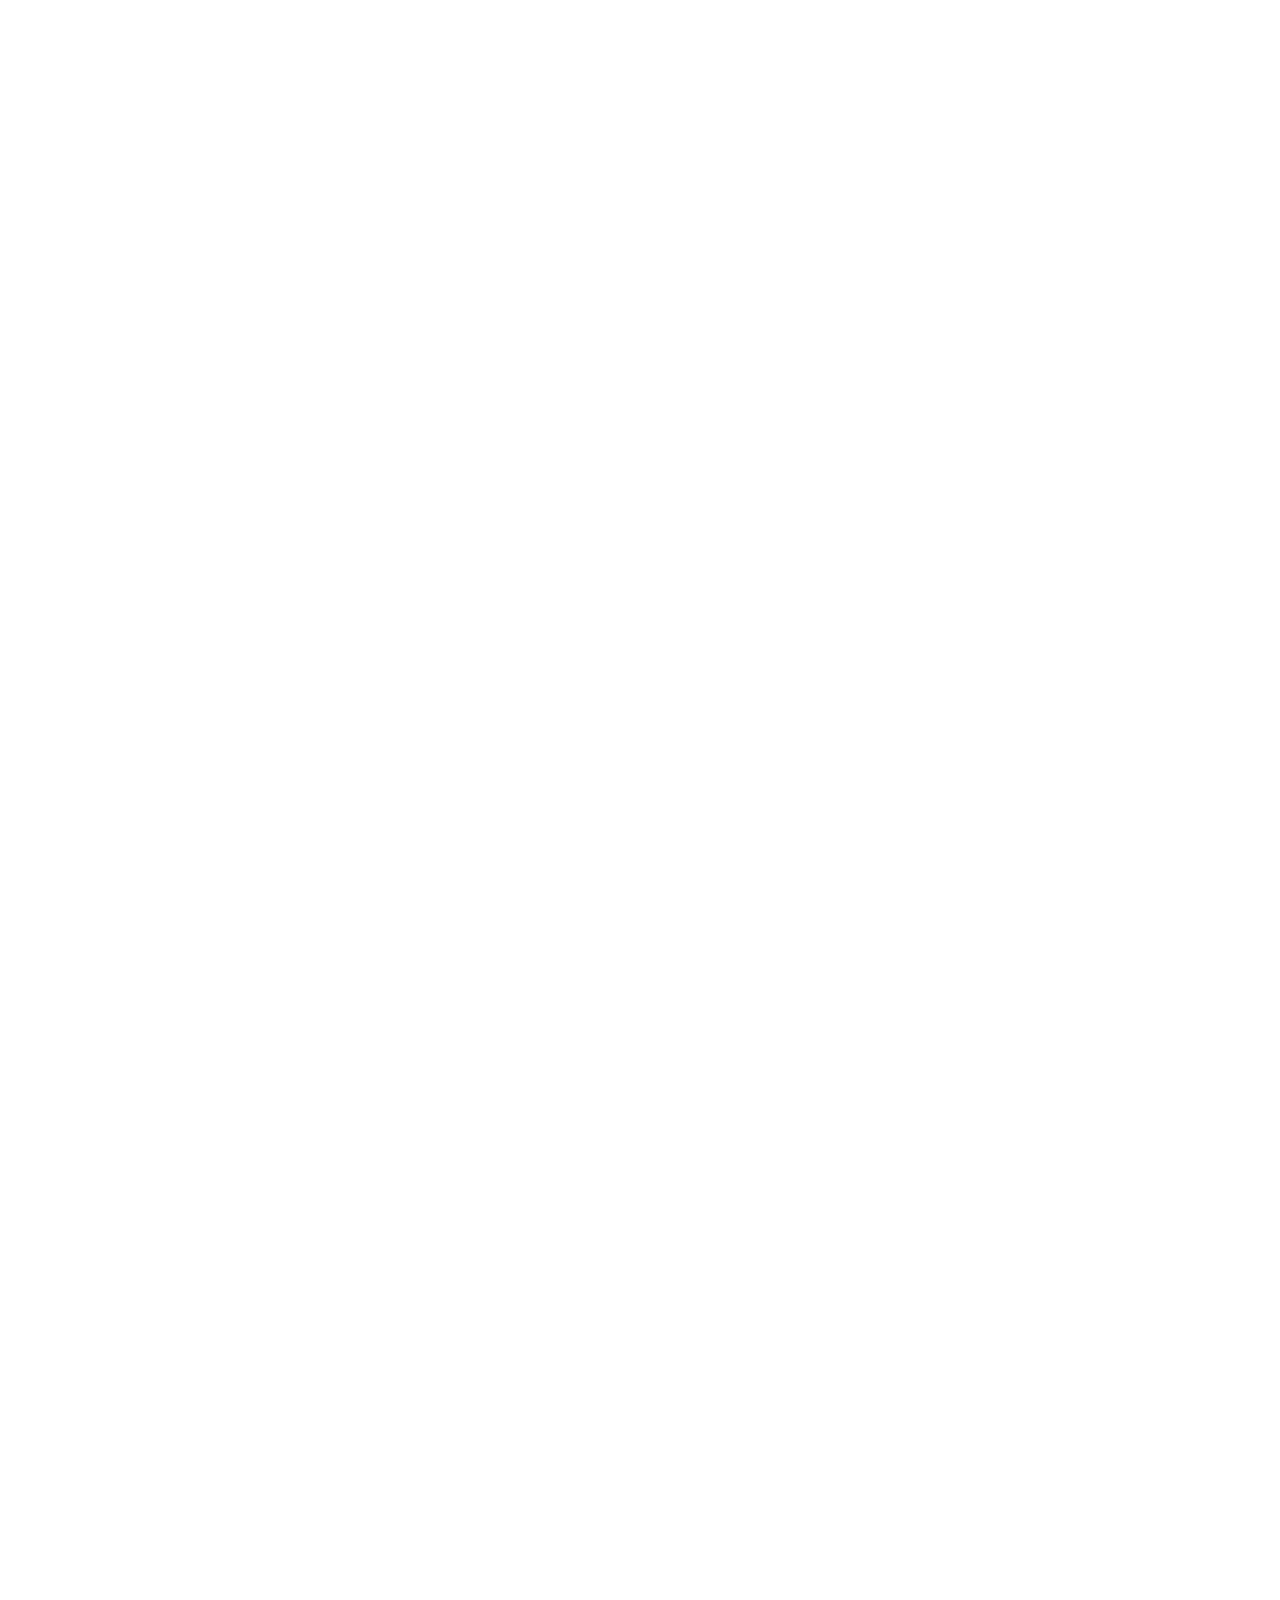
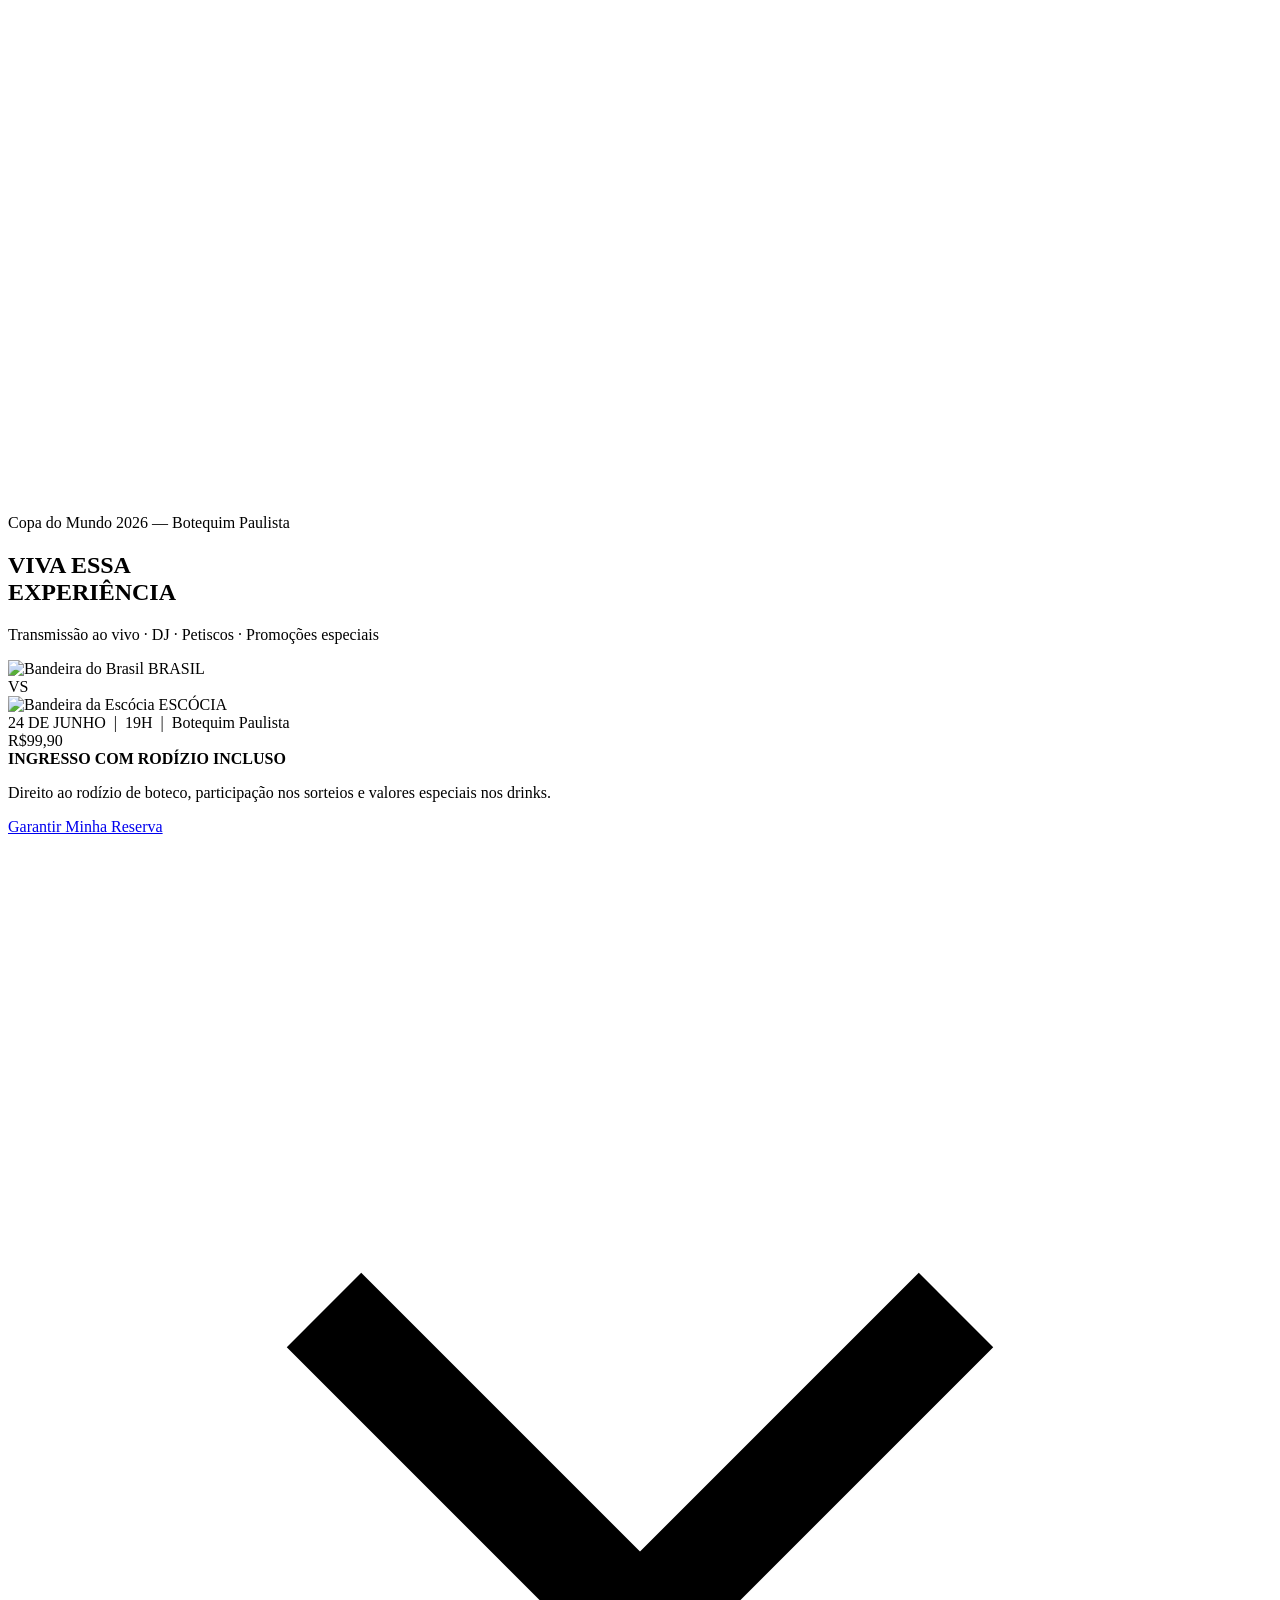
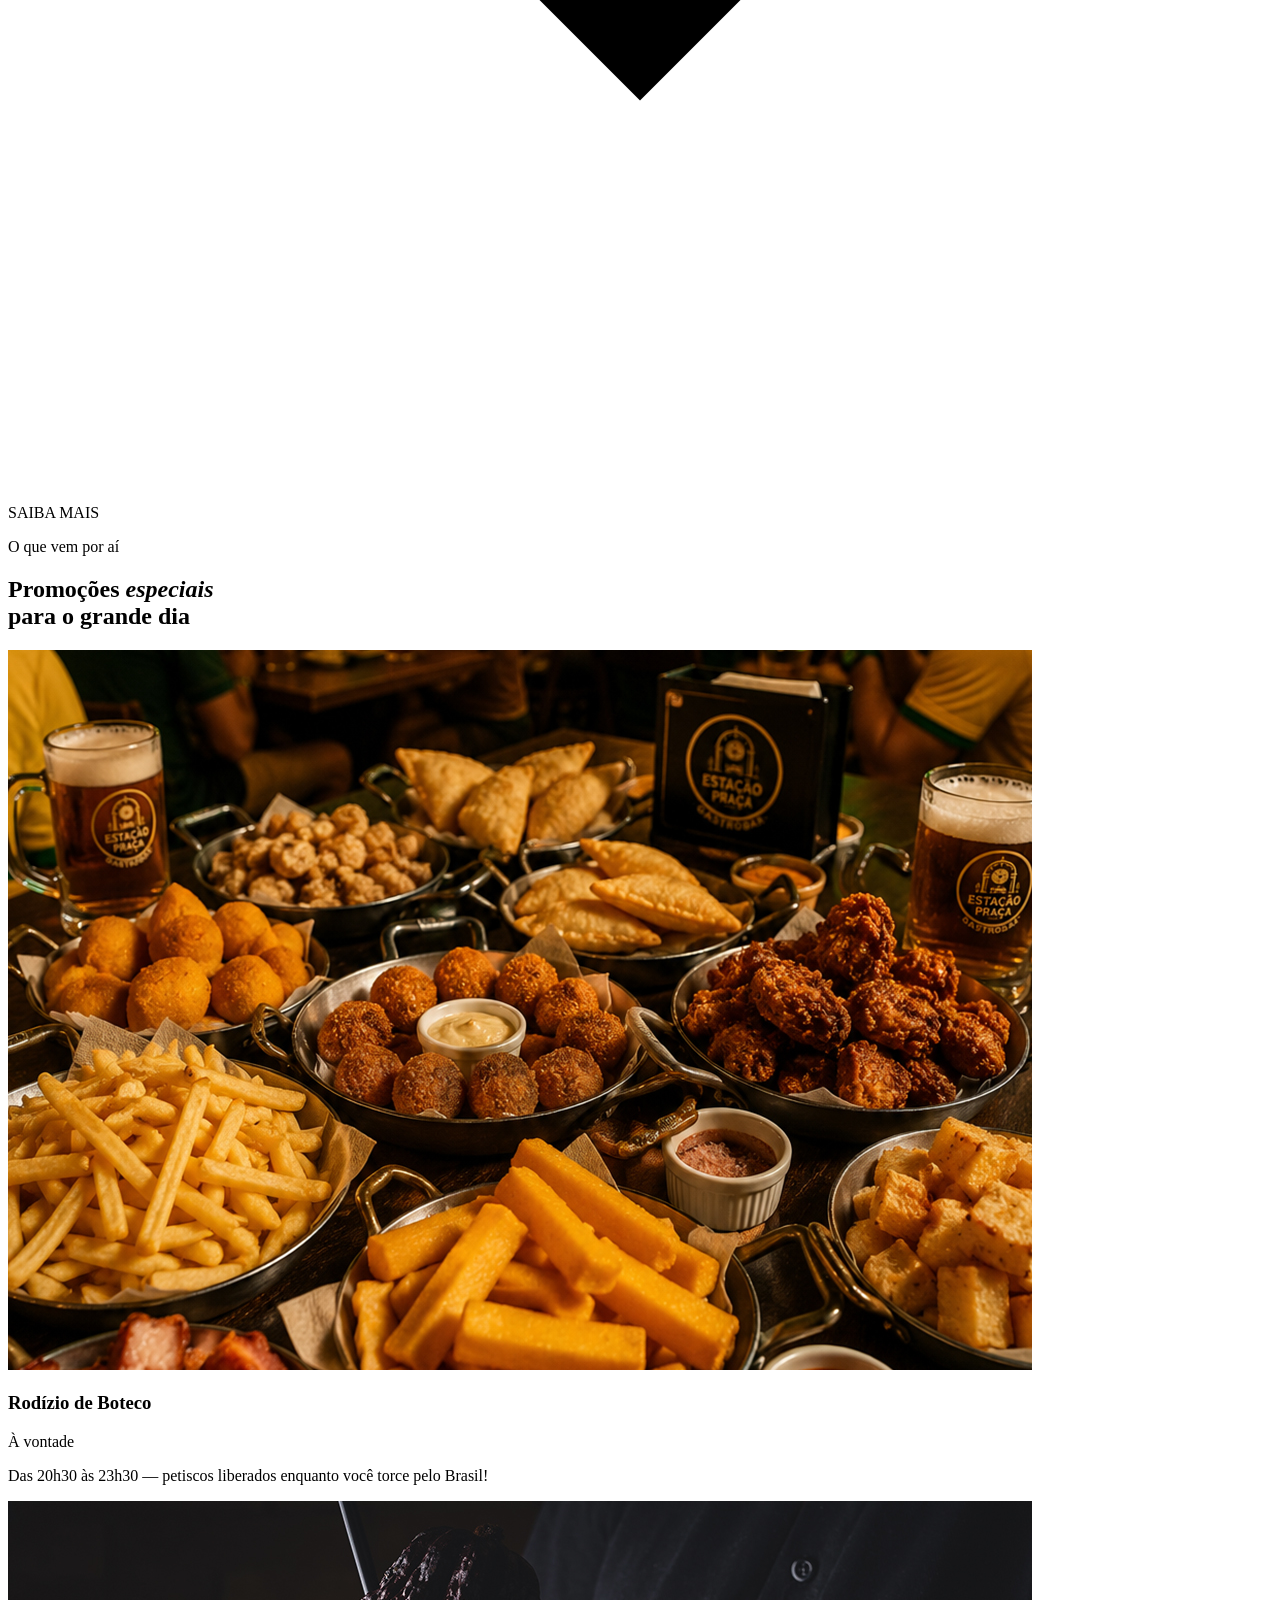
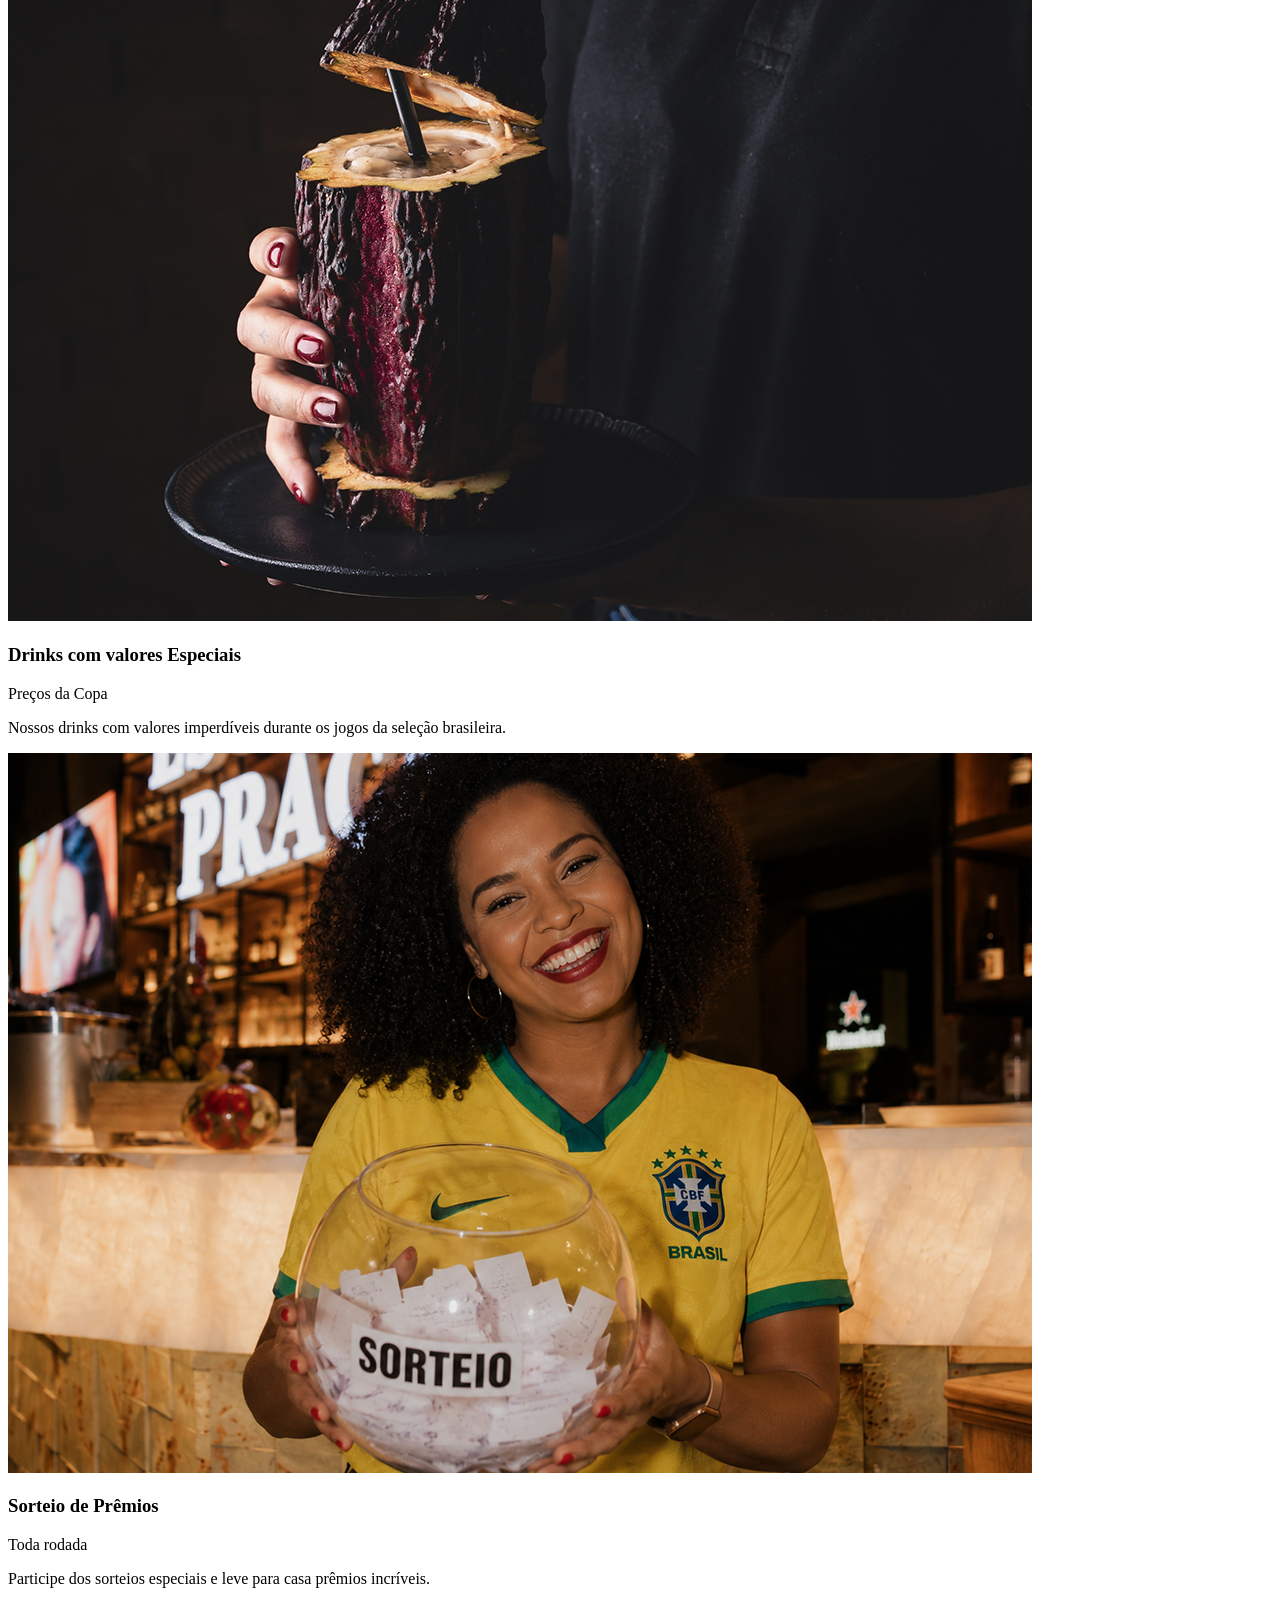
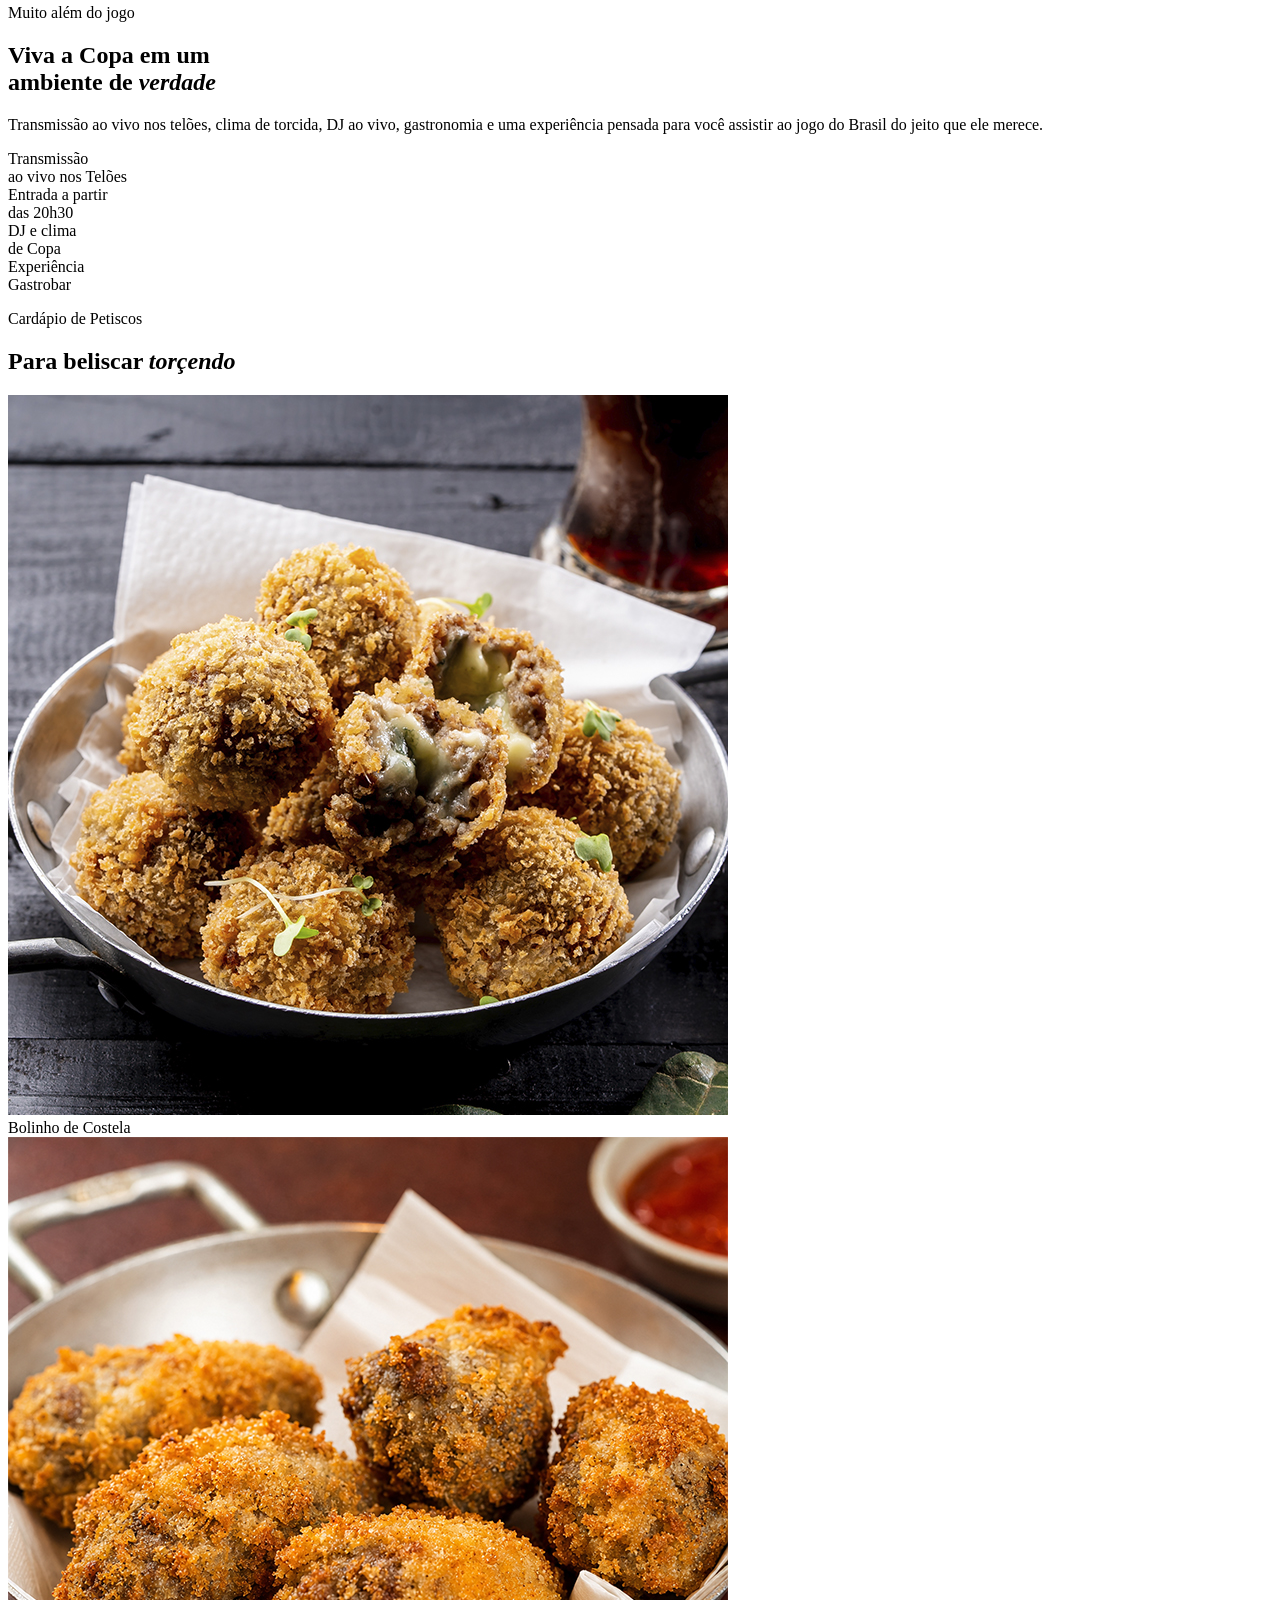
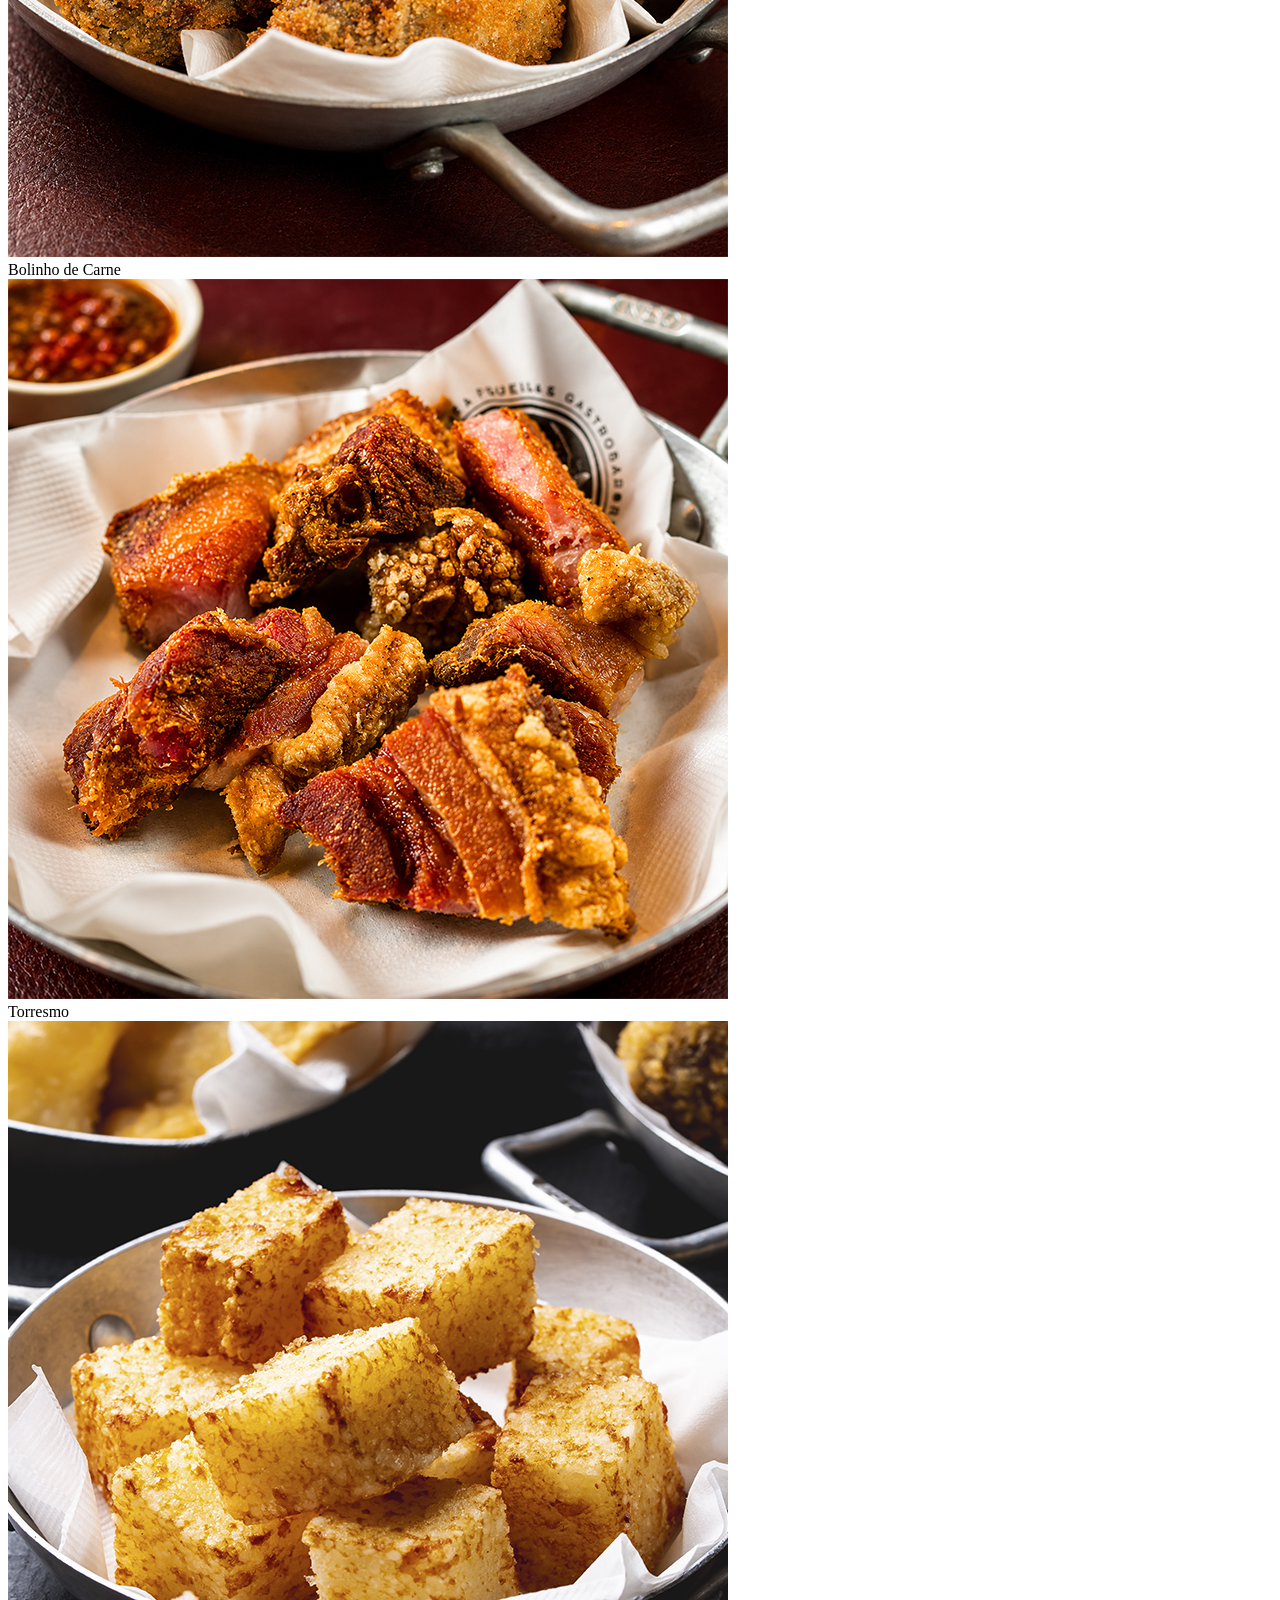
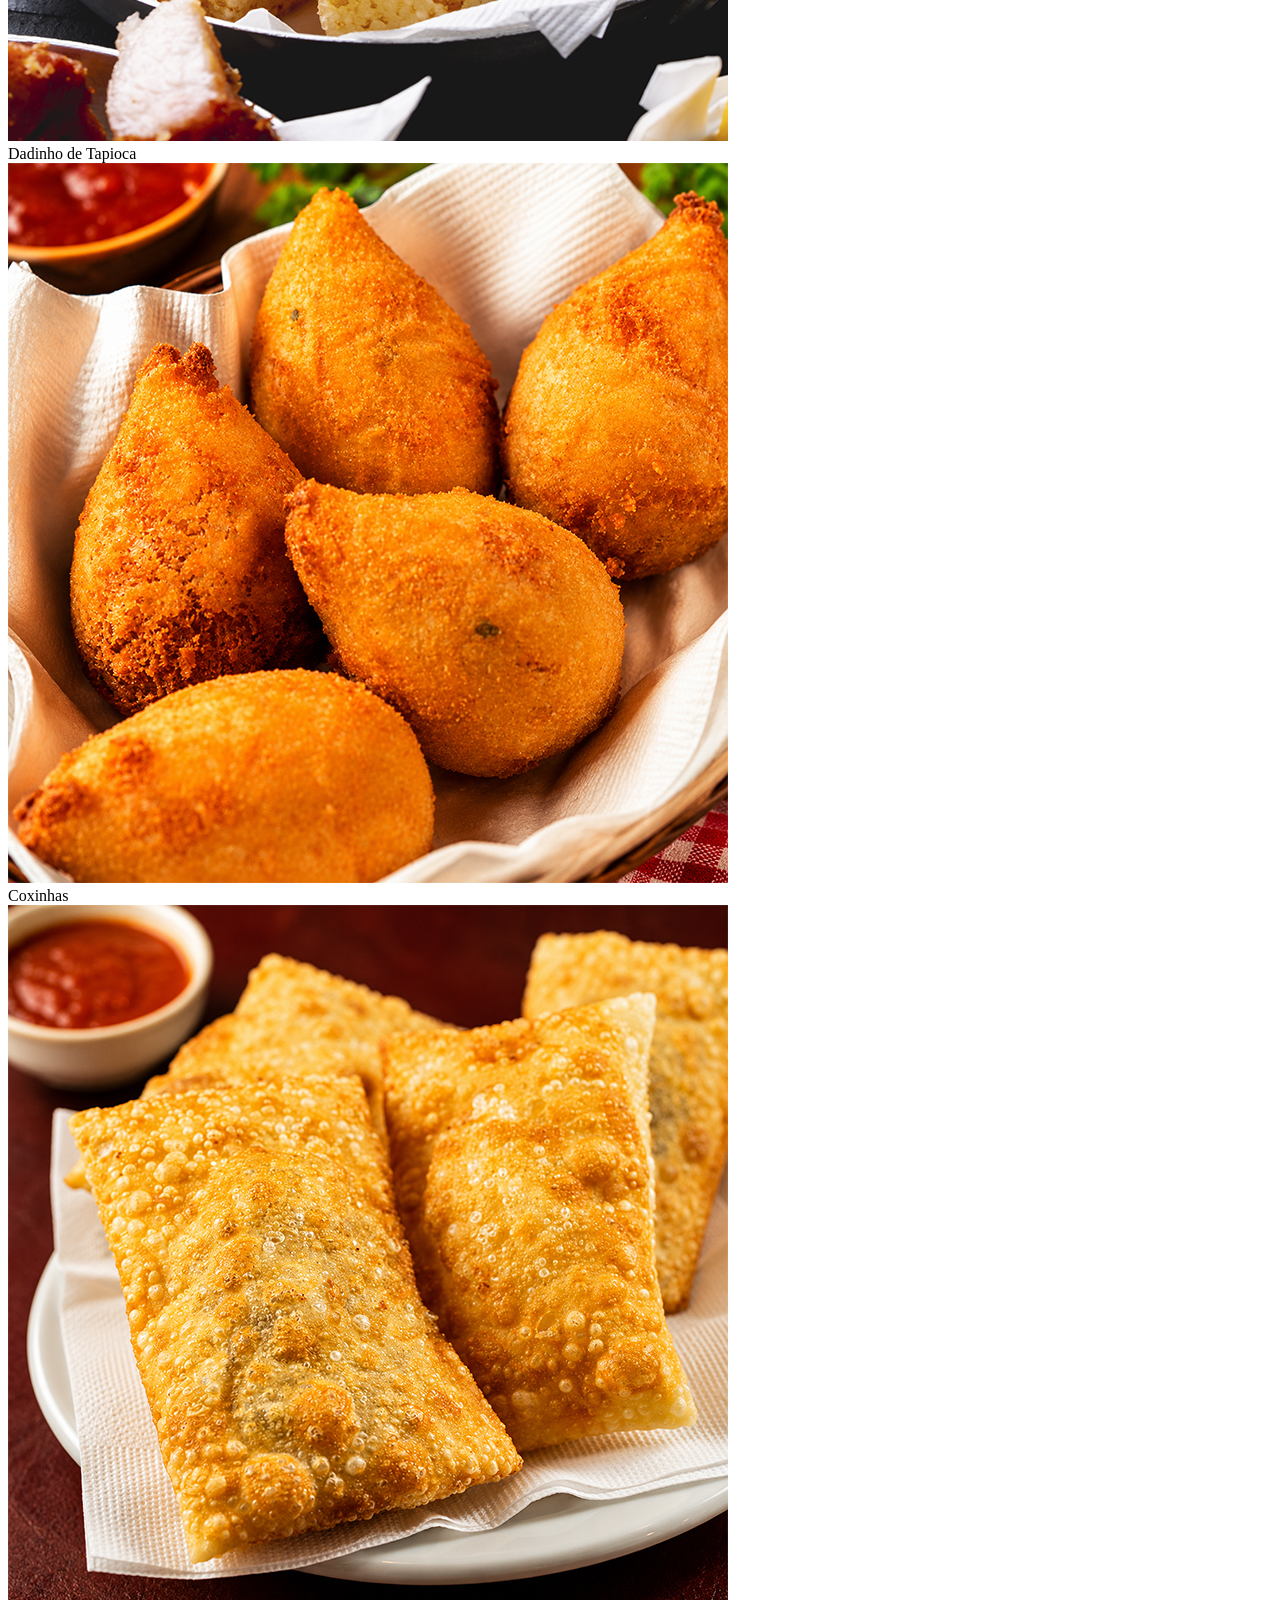
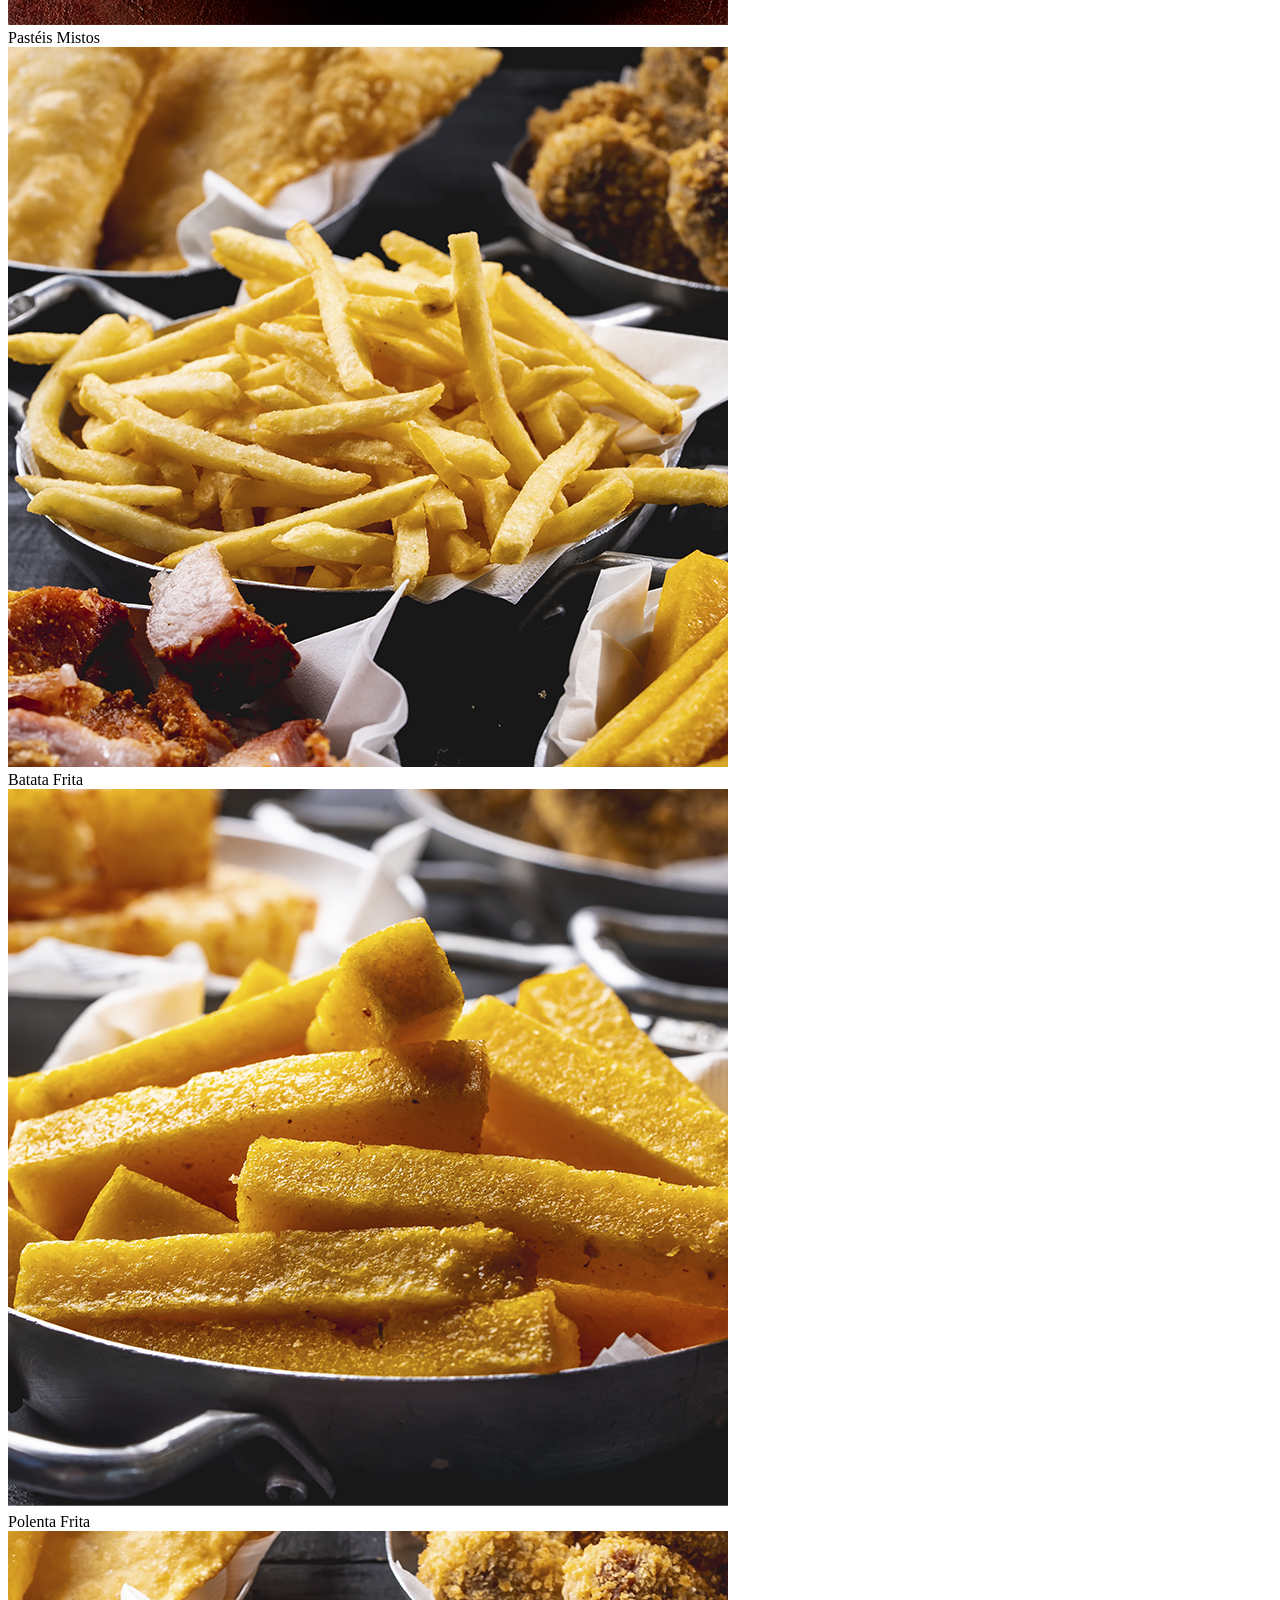
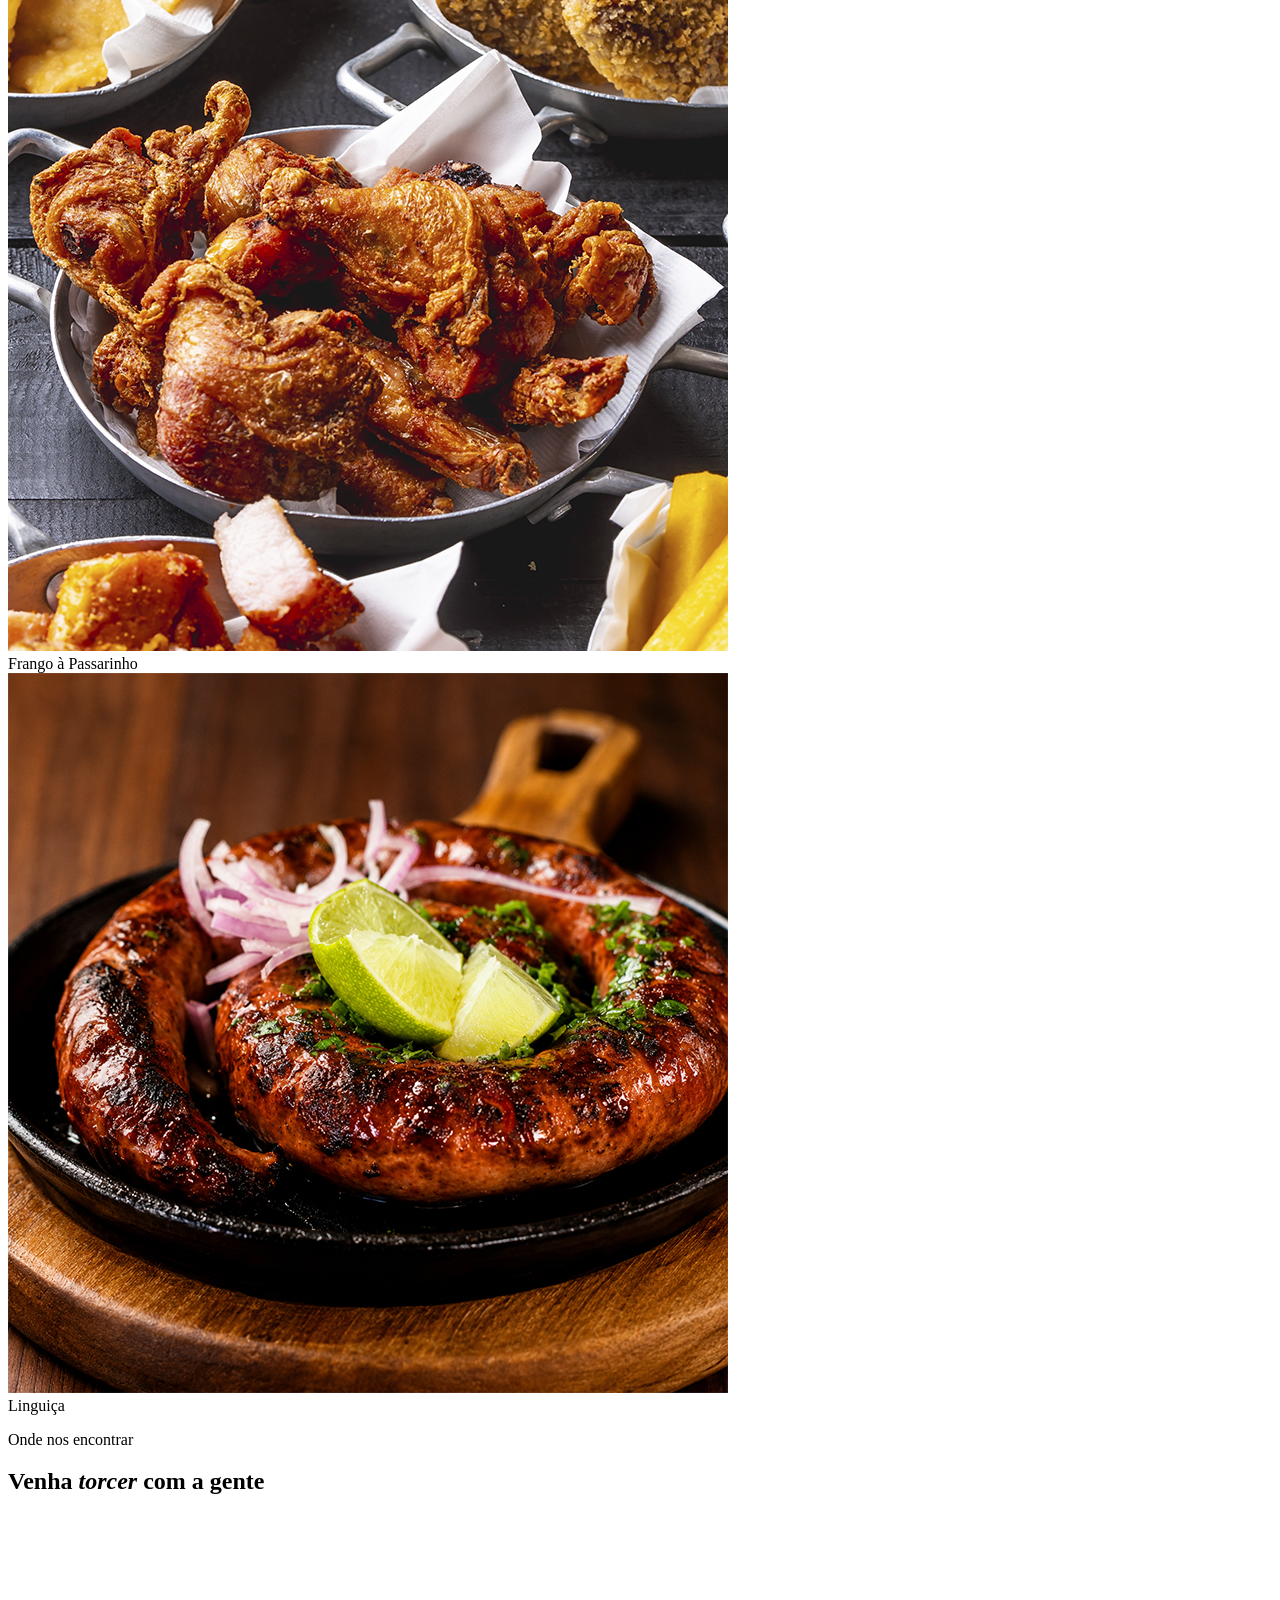
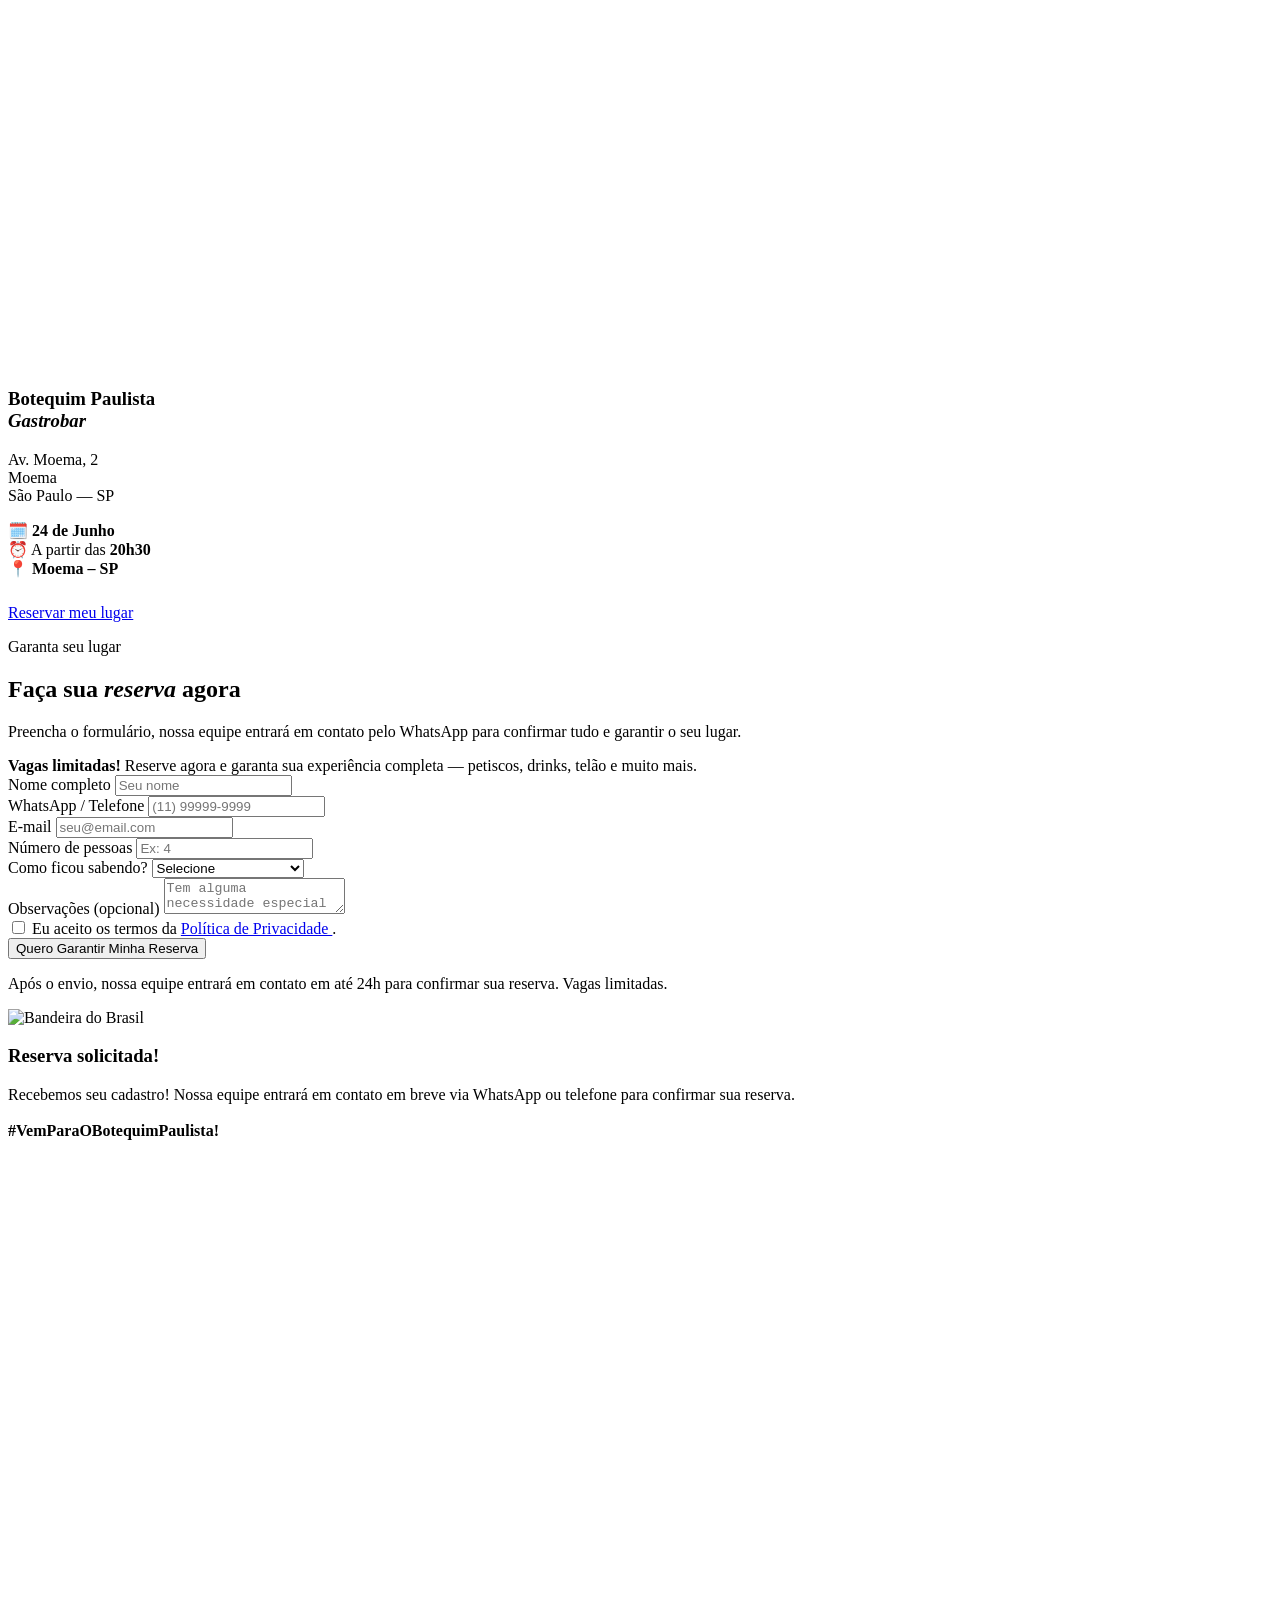
==== commit d0f50f22: "Add files via upload" ====
--- a/brasil-escocia.html
+++ b/brasil-escocia.html
@@ -5,790 +5,7 @@
 <meta name="viewport" content="width=device-width, initial-scale=1.0">
 <title>Copa do Mundo no Botequim Paulista</title>
 <link href="https://fonts.googleapis.com/css2?family=Playfair+Display:wght@700;900&family=Barlow+Condensed:wght@400;600;700;800&family=Barlow:wght@400;500&display=swap" rel="stylesheet">
-<style>
-  :root {
-    --vinho: #722632;
-    --preto: #090909;
-    --dourado: #DAA520;
-    --creme: #F5EDD6;
-    --vinho-claro: #963646;
-    --verde: #1F564C;
-    --verde-claro: #2a7a6c;
-    --amarelo-brasil: #FFDF00;
-  }
-
-  * { margin: 0; padding: 0; box-sizing: border-box; }
-  html { scroll-behavior: smooth; }
-
-  body {
-    background: var(--preto);
-    color: var(--creme);
-    font-family: 'Barlow', sans-serif;
-    overflow-x: hidden;
-  }
-
-  /* ── NOISE OVERLAY ── */
-  body::before {
-    content: '';
-    position: fixed;
-    inset: 0;
-    background-image: url("data:image/svg+xml,%3Csvg viewBox='0 0 200 200' xmlns='http://www.w3.org/2000/svg'%3E%3Cfilter id='n'%3E%3CfeTurbulence type='fractalNoise' baseFrequency='0.9' numOctaves='4' stitchTiles='stitch'/%3E%3C/filter%3E%3Crect width='100%25' height='100%25' filter='url(%23n)' opacity='0.04'/%3E%3C/svg%3E");
-    pointer-events: none;
-    z-index: 9999;
-    opacity: .5;
-  }
-
-  /* ════════════════════ HERO ════════════════════ */
-  .hero {
-    min-height: 100vh;
-    position: relative;
-    display: flex;
-    flex-direction: column;
-    align-items: center;
-    justify-content: center;
-    overflow: hidden;
-    padding: 40px 20px 80px;
-  }
-  .hero-bg {
-    position: absolute; inset: 0;
-    background:
-      radial-gradient(ellipse 80% 60% at 50% 0%, rgba(218,165,32,.16) 0%, transparent 60%),
-      radial-gradient(ellipse 60% 40% at 20% 80%, rgba(114,38,50,.42) 0%, transparent 60%),
-      linear-gradient(160deg, #090909 0%, #1b0d11 40%, #090909 100%);
-  }
-  .hero-bg::after {
-    content: ''; position: absolute; inset: 0;
-    background: repeating-linear-gradient(-55deg, transparent, transparent 60px, rgba(218,165,32,.03) 60px, rgba(218,165,32,.03) 61px);
-  }
-  .ball { position: absolute; border-radius: 50%; pointer-events: none; }
-  .ball-1 {
-    width: 400px; height: 400px; top: -120px; right: -100px;
-    background: radial-gradient(circle, rgba(218,165,32,.12) 0%, transparent 70%);
-    animation: pulse 6s ease-in-out infinite;
-  }
-  .ball-2 {
-    width: 300px; height: 300px; bottom: -80px; left: -60px;
-    background: radial-gradient(circle, rgba(31,86,76,.25) 0%, transparent 70%);
-    animation: pulse 8s ease-in-out infinite reverse;
-  }
-  @keyframes pulse {
-    0%, 100% { transform: scale(1); opacity: 1; }
-    50% { transform: scale(1.15); opacity: .7; }
-  }
-  .hero-content {
-    position: relative; z-index: 2; text-align: center; max-width: 760px;
-    animation: fadeUp .9s ease both;
-  }
-  @keyframes fadeUp {
-    from { opacity: 0; transform: translateY(30px); }
-    to   { opacity: 1; transform: translateY(0); }
-  }
-  .logo-circle {
-    width: 110px; height: 110px; border-radius: 50%;
-    border: 2px solid rgba(218,165,32,.5);
-    background: rgba(22,22,23,.7); backdrop-filter: blur(10px);
-    display: flex; align-items: center; justify-content: center;
-    margin: 0 auto 28px;
-    box-shadow: 0 0 40px rgba(218,165,32,.15);
-  }
-  .logo-img {
-  width: 80px;
-  height: 80px;
-  object-fit: contain;
-  }
-  .hero-title {
-    font-family: 'Playfair Display', serif;
-    font-size: clamp(42px, 8vw, 86px); font-weight: 900; line-height: .95; color: #fff;
-    animation: fadeUp .9s .2s ease both;
-  }
-  .hero-title span { display: block; color: var(--dourado); -webkit-text-stroke: 1px var(--dourado); }
-  .hero-sub {
-    font-family: 'Barlow Condensed', sans-serif;
-    font-size: clamp(18px, 3vw, 26px); font-weight: 600;
-    color: rgba(245,237,214,.7); margin: 18px 0 32px; letter-spacing: 1px;
-    animation: fadeUp .9s .3s ease both;
-  }
-  .flags-row {
-    display: flex; align-items: center; justify-content: center;
-    gap: 16px; margin-bottom: 40px;
-    animation: fadeUp .9s .4s ease both;
-  }
-  .flag-pill {
-    display: flex; align-items: center; gap: 8px;
-    background: rgba(255,255,255,.06); border: 1px solid rgba(255,255,255,.1);
-    border-radius: 40px; padding: 8px 18px;
-    font-family: 'Barlow Condensed', sans-serif; font-size: 15px; font-weight: 700;
-    letter-spacing: 1px; color: #fff;
-  }
-  .flag-emoji { font-size: 22px; }
-  .vs-badge {
-    font-family: 'Playfair Display', serif; font-size: 13px; font-weight: 700;
-    color: var(--dourado); letter-spacing: 2px;
-  }
-  .date-strip {
-    display: inline-flex; align-items: center; gap: 20px;
-    background: var(--dourado); color: var(--preto); padding: 10px 28px;
-    border-radius: 4px; font-family: 'Barlow Condensed', sans-serif;
-    font-weight: 800; font-size: 15px; letter-spacing: 2px; text-transform: uppercase;
-    margin-bottom: 40px; animation: fadeUp .9s .5s ease both;
-  }
-  .date-strip span { opacity: .6; }
-  .cta-btn {
-    display: inline-block;
-    background: var(--vinho);
-    color: #fff;
-    font-family: 'Barlow Condensed', sans-serif;
-    font-weight: 700;
-    font-size: 17px;
-    letter-spacing: 2.5px;
-    text-transform: uppercase;
-    padding: 16px 44px;
-    border-radius: 4px;
-    text-decoration: none;
-    border: none;
-    cursor: pointer;
-    transition: background .2s, transform .2s, box-shadow .2s;
-    box-shadow: 0 8px 30px rgba(114,38,50,.38);
-    animation: fadeUp .9s .6s ease both;
-  }
-
-  .cta-btn:hover {
-    background: var(--vinho-claro);
-    transform: translateY(-2px);
-    box-shadow: 0 12px 40px rgba(114,38,50,.48);
-  }
-  .scroll-down {
-    position: absolute; bottom: 30px; left: 50%; transform: translateX(-50%);
-    display: flex; flex-direction: column; align-items: center; gap: 6px;
-    opacity: .4; font-family: 'Barlow Condensed', sans-serif;
-    font-size: 11px; letter-spacing: 3px; text-transform: uppercase;
-    animation: bounce 2s infinite;
-  }
-  .scroll-down svg { width: 16px; }
-  @keyframes bounce {
-    0%, 100% { transform: translateX(-50%) translateY(0); }
-    50% { transform: translateX(-50%) translateY(6px); }
-  }
-
-  /* ════════════════════ SECTION BASE ════════════════════ */
-  section { padding: 80px 20px; }
-  .container { max-width: 960px; margin: 0 auto; }
-  .section-label {
-    font-family: 'Barlow Condensed', sans-serif; font-size: 12px; font-weight: 600;
-    letter-spacing: 4px; text-transform: uppercase; color: var(--dourado); margin-bottom: 12px;
-  }
-  .section-title {
-    font-family: 'Playfair Display', serif; font-size: clamp(30px, 5vw, 52px);
-    font-weight: 900; line-height: 1.05; color: #fff; margin-bottom: 20px;
-  }
-  .section-title em { font-style: normal; color: var(--dourado); }
-  .divider { width: 60px; height: 3px; background: var(--dourado); margin-bottom: 40px; }
-
-  /* ════════════════════ PROMOÇÕES ════════════════════ */
-  .promo-section {
-    background: linear-gradient(170deg, #090909 0%, #14090c 100%);
-    border-top: 1px solid rgba(218,165,32,.15);
-    border-bottom: 1px solid rgba(218,165,32,.15);
-  }
-  .promo-grid {
-    display: grid;
-    grid-template-columns: repeat(auto-fit, minmax(260px, 1fr));
-    gap: 24px;
-    margin-top: 48px;
-  }
-
-  /* Card com imagem no topo */
-  .promo-card {
-    background: #14090c;
-    border: 1px solid rgba(218,165,32,.15);
-    border-radius: 10px;
-    overflow: hidden;
-    position: relative;
-    transition: border-color .25s, transform .25s;
-  }
-  .promo-card:hover { border-color: rgba(218,165,32,.5); transform: translateY(-4px); }
-
-  /* ── ÁREA DE IMAGEM — PROMOÇÕES ──
-     Troque o src de cada <img class="promo-img"> pelo caminho da sua foto.
-     Tamanho recomendado: 520×280px (proporção 16:9 horizontal).
-  */
-  .promo-img-wrap {
-    width: 100%;
-    aspect-ratio: 16 / 9;
-    overflow: hidden;
-    background: #0d1a18;
-    position: relative;
-  }
-  .promo-img-wrap img {
-    width: 100%; height: 100%; object-fit: cover;
-    display: block;
-    transition: transform .4s;
-  }
-  .promo-card:hover .promo-img-wrap img { transform: scale(1.04); }
-
-  /* Placeholder visual quando não há imagem */
-  .promo-img-placeholder {
-    width: 100%; height: 100%;
-    display: flex; flex-direction: column;
-    align-items: center; justify-content: center; gap: 8px;
-    background: linear-gradient(135deg, #0d1a18 0%, #1a2e28 100%);
-    border-bottom: 1px dashed rgba(218,165,32,.2);
-  }
-  .promo-img-placeholder span {
-    font-family: 'Barlow Condensed', sans-serif; font-size: 11px;
-    letter-spacing: 2px; color: rgba(218,165,32,.4); text-transform: uppercase;
-  }
-  .promo-img-placeholder svg { opacity: .2; }
-
-  .promo-card-body { padding: 24px 24px 28px; }
-  .promo-card-body h3 {
-    font-family: 'Barlow Condensed', sans-serif; font-size: 19px; font-weight: 700;
-    letter-spacing: 1px; text-transform: uppercase; color: var(--dourado); margin-bottom: 6px;
-  }
-  .promo-highlight {
-    font-family: 'Barlow Condensed', sans-serif; font-size: 22px;
-    font-weight: 800; color: #fff; display: block; margin-bottom: 6px;
-  }
-  .promo-card-body p { font-size: 15px; line-height: 1.6; color: rgba(245,237,214,.7); }
-
-  /* ════════════════════ EXPERIÊNCIA ════════════════════ */
-.exp-banner {
-  position: relative;
-  padding: 110px 20px;
-  overflow: hidden;
-
-  background-image:
-    linear-gradient(
-      rgba(9, 9, 9, 0.78),
-      rgba(18, 7, 10, 0.84)
-    ),
-    radial-gradient(
-      circle at top right,
-      rgba(114, 38, 50, 0.35),
-      transparent 42%
-    ),
-    radial-gradient(
-      circle at bottom left,
-      rgba(218, 165, 32, 0.10),
-      transparent 38%
-    ),
-    url("imagens/bar-copa.jpg");
-
-  background-size: cover;
-  background-position: center;
-  background-attachment: fixed;
-
-  border-top: 1px solid rgba(218,165,32,.12);
-  border-bottom: 1px solid rgba(218,165,32,.12);
-}
-
-.exp-banner::before {
-  content: '';
-
-  position: absolute;
-  inset: 0;
-
-  background:
-    radial-gradient(circle at top right,
-    rgba(255,223,0,.10),
-    transparent 35%);
-
-  pointer-events: none;
-}
-
-.exp-content {
-  position: relative;
-  z-index: 2;
-}
-
-.exp-description {
-  max-width: 720px;
-
-  font-size: 18px;
-  line-height: 1.8;
-
-  color: rgba(255,255,255,.78);
-
-  margin-bottom: 50px;
-}
-
-.exp-cards-grid {
-  display: grid;
-
-  grid-template-columns:
-  repeat(auto-fit, minmax(220px, 1fr));
-
-  gap: 18px;
-}
-
-.exp-card {
-  background: rgba(0,0,0,.28);
-
-  backdrop-filter: blur(8px);
-
-  border: 1px solid rgba(255,255,255,.08);
-
-  border-radius: 10px;
-
-  padding: 28px 24px;
-
-  transition:
-    transform .25s,
-    border-color .25s,
-    background .25s;
-}
-
-.exp-card:hover {
-  transform: translateY(-4px);
-
-  border-color: rgba(255,223,0,.4);
-
-  background: rgba(0,0,0,.42);
-}
-
-.exp-card-title {
-  font-family: 'Barlow Condensed', sans-serif;
-
-  font-size: 28px;
-  font-weight: 700;
-
-  line-height: 1.2;
-
-  color: #fff;
-}
-
-.exp-card-line {
-  width: 42px;
-  height: 3px;
-
-  background: var(--dourado);
-
-  margin-top: 14px;
-}
-
-  /* ════════════════════ CARDÁPIO ════════════════════ */
-  .menu-section { background: var(--preto); }
-
-  /* Grid de cards com imagem para o cardápio */
-  .menu-grid {
-    display: grid;
-    grid-template-columns: repeat(auto-fill, minmax(200px, 1fr));
-    gap: 16px;
-    margin-top: 40px;
-  }
-
-  /* ── ÁREA DE IMAGEM — CARDÁPIO ──
-     Cada .menu-card tem um <img class="menu-img"> no topo.
-     Troque o src pelo caminho da foto do petisco.
-     Tamanho recomendado: 400×300px.
-     O comentário acima de cada card indica qual petisco é.
-  */
-  .menu-card {
-    background: #14090c;
-    border: 1px solid rgba(218,165,32,.18);
-    border-radius: 8px;
-    overflow: hidden;
-    transition: border-color .2s, transform .2s;
-  }
-  .menu-card:hover { border-color: var(--dourado); transform: translateY(-3px); }
-
-  .menu-img-wrap {
-    width: 100%; aspect-ratio: 4 / 3; overflow: hidden;
-    background: #0d1a18; position: relative;
-  }
-  .menu-img-wrap img {
-    width: 100%; height: 100%; object-fit: cover; display: block;
-    transition: transform .4s;
-  }
-  .menu-card:hover .menu-img-wrap img { transform: scale(1.06); }
-
-  .menu-img-placeholder {
-    width: 100%; height: 100%;
-    display: flex; flex-direction: column;
-    align-items: center; justify-content: center; gap: 6px;
-    background: linear-gradient(135deg, #0d1a18 0%, #1e2e2a 100%);
-  }
-  .menu-img-placeholder span {
-    font-family: 'Barlow Condensed', sans-serif; font-size: 10px;
-    letter-spacing: 2px; color: rgba(218,165,32,.35); text-transform: uppercase;
-  }
-  .menu-img-placeholder svg { opacity: .15; }
-
-  .menu-card-label {
-    padding: 14px 16px;
-    display: flex; align-items: center; gap: 10px;
-  }
-  .menu-dot { width: 7px; height: 7px; border-radius: 50%; background: var(--dourado); flex-shrink: 0; }
-  .menu-card-label span {
-    font-family: 'Barlow Condensed', sans-serif; font-size: 16px; font-weight: 600;
-    letter-spacing: .5px; color: rgba(245,237,214,.9);
-  }
-
-  /* ════════════════════ LOCALIZAÇÃO ════════════════════ */
-  .location-section {
-    background: linear-gradient(170deg, #14090c 0%, #090909 100%);
-    border-top: 1px solid rgba(218,165,32,.12);
-  }
-  .location-grid {
-    display: grid;
-    grid-template-columns: 1fr 1fr;
-    gap: 56px;
-    align-items: start;
-    margin-top: 48px;
-  }
-  @media (max-width: 720px) { .location-grid { grid-template-columns: 1fr; gap: 36px; } }
-
-  .location-map {
-    border-radius: 10px; overflow: hidden;
-    border: 1px solid rgba(218,165,32,.2);
-    box-shadow: 0 12px 40px rgba(0,0,0,.4);
-    line-height: 0;
-  }
-  .location-map iframe { width: 100%; height: 340px; border: 0; display: block; }
-
-  .location-info { padding-top: 8px; }
-  .location-info h3 {
-    font-family: 'Playfair Display', serif; font-size: 26px; font-weight: 900;
-    color: #fff; margin-bottom: 6px;
-  }
-  .location-info h3 em { font-style: normal; color: var(--dourado); }
-  .location-address {
-    font-family: 'Barlow Condensed', sans-serif; font-size: 17px; font-weight: 600;
-    color: rgba(245,237,214,.7); line-height: 1.6; margin-bottom: 28px;
-  }
-  .location-badges { display: flex; flex-wrap: wrap; gap: 10px; }
-  .loc-badge {
-    background: rgba(31,86,76,.2); border: 1px solid rgba(31,86,76,.4);
-    border-radius: 4px; padding: 8px 14px;
-    font-family: 'Barlow Condensed', sans-serif; font-size: 14px; font-weight: 600;
-    letter-spacing: .5px; color: rgba(245,237,214,.8);
-  }
-  .loc-badge strong { color: var(--dourado); }
-
-  /* ════════════════════ FORMULÁRIO ════════════════════ */
-  .form-section {
-    background: linear-gradient(170deg, #14090c 0%, #090909 100%);
-    padding: 100px 20px;
-    border-top: 1px solid rgba(218,165,32,.1);
-  }
-  .form-section .container {
-    display: grid; grid-template-columns: 1fr 1fr; gap: 64px; align-items: start;
-  }
-  @media (max-width: 720px) { .form-section .container { grid-template-columns: 1fr; gap: 40px; } }
-  .form-aside h2 {
-    font-family: 'Playfair Display', serif; font-size: clamp(28px, 4vw, 44px);
-    font-weight: 900; line-height: 1.1; color: #fff; margin-bottom: 16px;
-  }
-  .form-aside h2 em { font-style: normal; color: var(--dourado); }
-  .form-aside p { font-size: 15px; line-height: 1.7; color: rgba(245,237,214,.6); margin-bottom: 28px; }
-  .info-badge {
-    background: rgba(218,165,32,.1); border: 1px solid rgba(218,165,32,.3);
-    border-radius: 6px; padding: 16px 20px;
-    display: flex; gap: 12px; align-items: flex-start;
-    font-size: 13px; line-height: 1.6; color: rgba(245,237,214,.7);
-  }
-  .info-badge strong { color: var(--dourado); display: block; font-size: 14px; margin-bottom: 2px; }
-  .form-card {
-    background: rgba(255,255,255,.04); border: 1px solid rgba(218,165,32,.2);
-    border-radius: 10px; padding: 40px 36px; backdrop-filter: blur(10px);
-  }
-  .form-group { margin-bottom: 20px; }
-  .form-group label {
-    display: block; font-family: 'Barlow Condensed', sans-serif;
-    font-size: 12px; font-weight: 600; letter-spacing: 2px; text-transform: uppercase;
-    color: rgba(245,237,214,.5); margin-bottom: 8px;
-  }
-  .form-group input, .form-group select, .form-group textarea {
-    width: 100%; background: rgba(255,255,255,.05); border: 1px solid rgba(255,255,255,.1);
-    border-radius: 5px; padding: 13px 16px; color: #fff;
-    font-family: 'Barlow', sans-serif; font-size: 15px; outline: none;
-    transition: border-color .2s, background .2s; appearance: none;
-  }
-  .form-group select option { background: #1b0d11; }
-  .form-group input:focus, .form-group select:focus, .form-group textarea:focus {
-    border-color: var(--dourado); background: rgba(218,165,32,.05);
-  }
-  .form-group textarea { resize: vertical; min-height: 80px; }
-  .form-group input::placeholder, .form-group textarea::placeholder { color: rgba(255,255,255,.25); }
-  .form-row { display: grid; grid-template-columns: 1fr 1fr; gap: 16px; }
-  @media (max-width: 480px) { .form-row { grid-template-columns: 1fr; } }
-  .submit-btn {
-    width: 100%; background: var(--dourado); color: var(--preto);
-    font-family: 'Barlow Condensed', sans-serif; font-weight: 800; font-size: 16px;
-    letter-spacing: 3px; text-transform: uppercase; padding: 17px;
-    border: none; border-radius: 5px; cursor: pointer;
-    transition: opacity .2s, transform .2s; margin-top: 8px;
-  }
-  .submit-btn:hover { opacity: .88; transform: translateY(-1px); }
-  .form-note {
-    font-size: 12px; color: rgba(245,237,214,.35); text-align: center;
-    margin-top: 14px; line-height: 1.6;
-  }
-  .success-msg { display: none; text-align: center; padding: 32px 20px; }
-  .success-msg .big-check { font-size: 56px; margin-bottom: 16px; }
-  .success-msg h3 { font-family: 'Playfair Display', serif; font-size: 26px; color: var(--dourado); margin-bottom: 10px; }
-  .success-msg p { font-size: 15px; color: rgba(245,237,214,.65); line-height: 1.7; }
-
-  .form-terms {
-  display: flex;
-  align-items: flex-start;
-  gap: 10px;
-  margin: 22px 0;
-  font-size: 13px;
-  line-height: 1.5;
-  color: rgba(245,237,214,.65);
-}
-
-.form-terms input {
-  margin-top: 3px;
-  width: 16px;
-  height: 16px;
-  accent-color: var(--dourado);
-  flex-shrink: 0;
-}
-
-.form-terms a {
-  color: var(--dourado);
-  text-decoration: underline;
-}
-
-  /* ════════════════════ FOOTER ════════════════════ */
-  footer {
-    background: #0a0a0a; border-top: 1px solid rgba(218,165,32,.12);
-    padding: 40px 20px; text-align: center;
-  }
-  footer .logo-circle {
-    width: 70px; height: 70px; margin: 0 auto 16px;
-    border-color: rgba(218,165,32,.3);
-  }
-  footer .logo-img {
-  width: 50px;
-  height: 50px;
-  }
-  footer p { font-family: 'Barlow Condensed', sans-serif; font-size: 14px; letter-spacing: 1px; color: rgba(245,237,214,.35); }
-  footer strong { color: rgba(245,237,214,.6); }
-  footer .hashtag { color: var(--dourado); font-size: 16px; font-weight: 700; margin: 10px 0; display: block; }
-
-  /* ════════════════════ REVEAL ════════════════════ */
-  .reveal { opacity: 0; transform: translateY(28px); transition: opacity .7s ease, transform .7s ease; }
-  .reveal.visible { opacity: 1; transform: none; }
-
-  /* ════════════════════ MOBILE ════════════════════ */
-  @media (max-width: 600px) {
-    .promo-grid { grid-template-columns: 1fr; }
-    .form-card { padding: 28px 20px; }
-    .exp-cards-grid { grid-template-columns: 1fr 1fr; }
-    .menu-grid { grid-template-columns: repeat(auto-fill, minmax(150px, 1fr)); }
-  }
-
-  .flag-img {
-  width: 26px;
-  height: 18px;
-  object-fit: cover;
-  border-radius: 3px;
-  box-shadow: 0 0 8px rgba(0,0,0,.25);
-  flex-shrink: 0;
-  }
-
-  .success-flag {
-  width: 74px;
-  height: auto;
-  border-radius: 6px;
-  box-shadow: 0 0 20px rgba(218,165,32,.18);
-  }
-
-  .whatsapp-floating-btn {
-  position: fixed;
-  right: 24px;
-  bottom: 24px;
-  z-index: 99990;
-
-  width: 64px;
-  height: 64px;
-  border-radius: 50%;
-
-  border: 1px solid rgba(255,255,255,.18);
-  background:
-    radial-gradient(circle at top left, rgba(255,255,255,.22), transparent 35%),
-    linear-gradient(135deg, #25D366, #128C7E);
-
-  color: #fff;
-  cursor: pointer;
-
-  box-shadow: 0 16px 40px rgba(37,211,102,.28);
-  transition: transform .2s, box-shadow .2s;
-}
-
-.whatsapp-floating-btn:hover {
-  transform: translateY(-3px) scale(1.03);
-  box-shadow: 0 20px 50px rgba(37,211,102,.38);
-}
-
-.whatsapp-floating-btn span {
-  display: none;
-}
-
-.whatsapp-floating-btn::before {
-  content: "";
-
-  width: 30px;
-  height: 30px;
-
-  background-image: url("https://upload.wikimedia.org/wikipedia/commons/6/6b/WhatsApp.svg");
-  background-size: contain;
-  background-repeat: no-repeat;
-  background-position: center;
-
-  display: block;
-
-  margin: auto;
-}
-
-.whatsapp-popup {
-  display: none;
-  position: fixed;
-  inset: 0;
-  z-index: 99991;
-
-  background: rgba(0,0,0,.68);
-  backdrop-filter: blur(6px);
-
-  align-items: center;
-  justify-content: center;
-  padding: 22px;
-}
-
-.whatsapp-popup.active {
-  display: flex;
-}
-
-.whatsapp-popup-box {
-  width: min(94vw, 440px);
-  position: relative;
-
-  background:
-    radial-gradient(circle at top right, rgba(218,165,32,.12), transparent 34%),
-    linear-gradient(160deg, #101816 0%, #0d0d0e 100%);
-
-  border: 1px solid rgba(218,165,32,.26);
-  border-radius: 18px;
-
-  padding: 34px 30px 28px;
-
-  box-shadow: 0 28px 100px rgba(0,0,0,.55);
-  animation: popupFadeUp .25s ease both;
-}
-
-@keyframes popupFadeUp {
-  from {
-    opacity: 0;
-    transform: translateY(18px) scale(.98);
-  }
-
-  to {
-    opacity: 1;
-    transform: none;
-  }
-}
-
-.whatsapp-popup-close {
-  position: absolute;
-  right: 18px;
-  top: 14px;
-
-  background: transparent;
-  border: 0;
-  color: var(--dourado);
-
-  font-size: 34px;
-  line-height: 1;
-  cursor: pointer;
-}
-
-.whatsapp-popup-box h3 {
-  font-family: 'Playfair Display', serif;
-  font-size: 30px;
-  color: #fff;
-  margin-bottom: 10px;
-}
-
-.whatsapp-popup-text {
-  color: rgba(245,237,214,.66);
-  font-size: 15px;
-  line-height: 1.6;
-  margin-bottom: 22px;
-}
-
-.whatsapp-popup-submit {
-  width: 100%;
-  background: linear-gradient(135deg, #25D366, #128C7E);
-  color: #fff;
-
-  border: 0;
-  border-radius: 6px;
-
-  padding: 15px;
-
-  font-family: 'Barlow Condensed', sans-serif;
-  font-size: 16px;
-  font-weight: 800;
-
-  letter-spacing: 2px;
-  text-transform: uppercase;
-
-  cursor: pointer;
-  margin-top: 4px;
-}
-
-.whatsapp-popup-submit:hover {
-  opacity: .9;
-}
-
-.whatsapp-popup-note {
-  margin-top: 14px;
-  text-align: center;
-  color: rgba(245,237,214,.42);
-  font-size: 12px;
-  line-height: 1.5;
-}
-
-@media (max-width: 520px) {
-  .whatsapp-floating-btn {
-    right: 18px;
-    bottom: 18px;
-    width: 58px;
-    height: 58px;
-  }
-
-  .whatsapp-popup-box {
-    padding: 30px 22px 24px;
-  }
-}
-
-.whatsapp-terms {
-  display: flex;
-  gap: 10px;
-  align-items: flex-start;
-  margin: 18px 0;
-  color: rgba(245,237,214,.62);
-  font-size: 13px;
-  line-height: 1.5;
-}
-
-.whatsapp-terms input {
-  width: 16px;
-  height: 16px;
-  margin-top: 3px;
-  accent-color: var(--dourado);
-  flex-shrink: 0;
-}
-
-.whatsapp-terms a {
-  color: var(--dourado);
-  text-decoration: underline;
-}
-
-</style>
+<link rel="stylesheet" href="css/style_jogos.css">
 </head>
 <body>
 
@@ -815,9 +32,19 @@
       <div class="flag-pill"><img src="https://flagcdn.com/gb-sct.svg" alt="Bandeira da Escócia" class="flag-img"> ESCÓCIA</div>
     </div>
 
-    <div class="date-strip">
-      🗓️ 24 DE JUNHO &nbsp;<span>|</span>&nbsp; 19H &nbsp;<span>|</span>&nbsp; Botequim Paulista
-    </div>
+    <div class="date-strip">24 DE JUNHO &nbsp;<span>|</span>&nbsp; 19H &nbsp;<span>|</span>&nbsp; Botequim Paulista
+    </div>
+
+    <div class="ticket-strip">
+  <div class="ticket-price">R$99,90</div>
+
+  <div class="ticket-info">
+    <strong>INGRESSO COM RODÍZIO INCLUSO</strong>
+    <p>
+      Direito ao rodízio de boteco, participação nos sorteios e valores especiais nos drinks.
+    </p>
+  </div>
+</div>
 
     <a href="#reserva" class="cta-btn">Garantir Minha Reserva</a>
   </div>
@@ -1370,7 +597,7 @@
   });
 }
 const SCRIPT_URL = "https://script.google.com/macros/s/AKfycbz57JtnZQ2q4BEtt0HFn2sf6GLTRLTQCQPAR-xvTwcFE74xavziBiLS5W8mQd0GWqM9/exec";
-const COMPANY_WHATSAPP = "551145090121";
+const COMPANY_WHATSAPP = "5511917320346";
 
 function openWhatsAppPopup() {
   document.getElementById("whatsappPopup").classList.add("active");
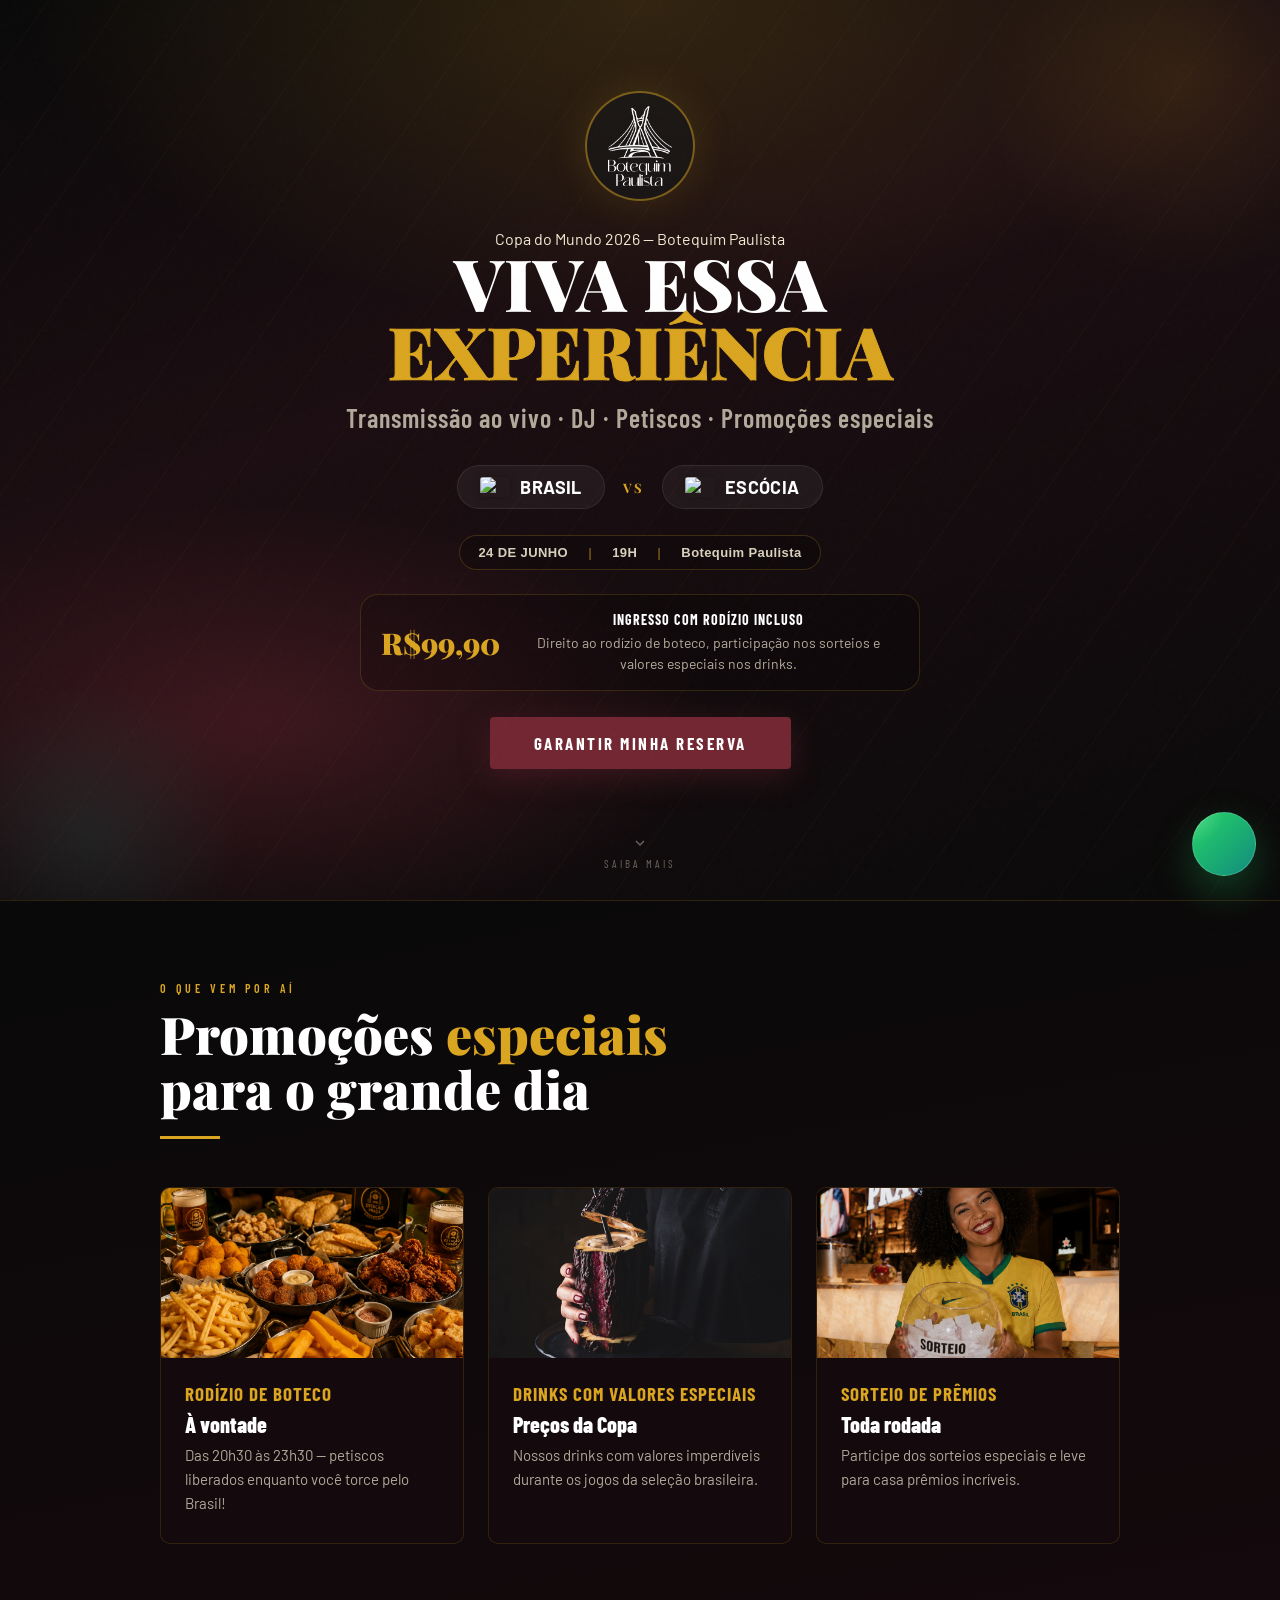
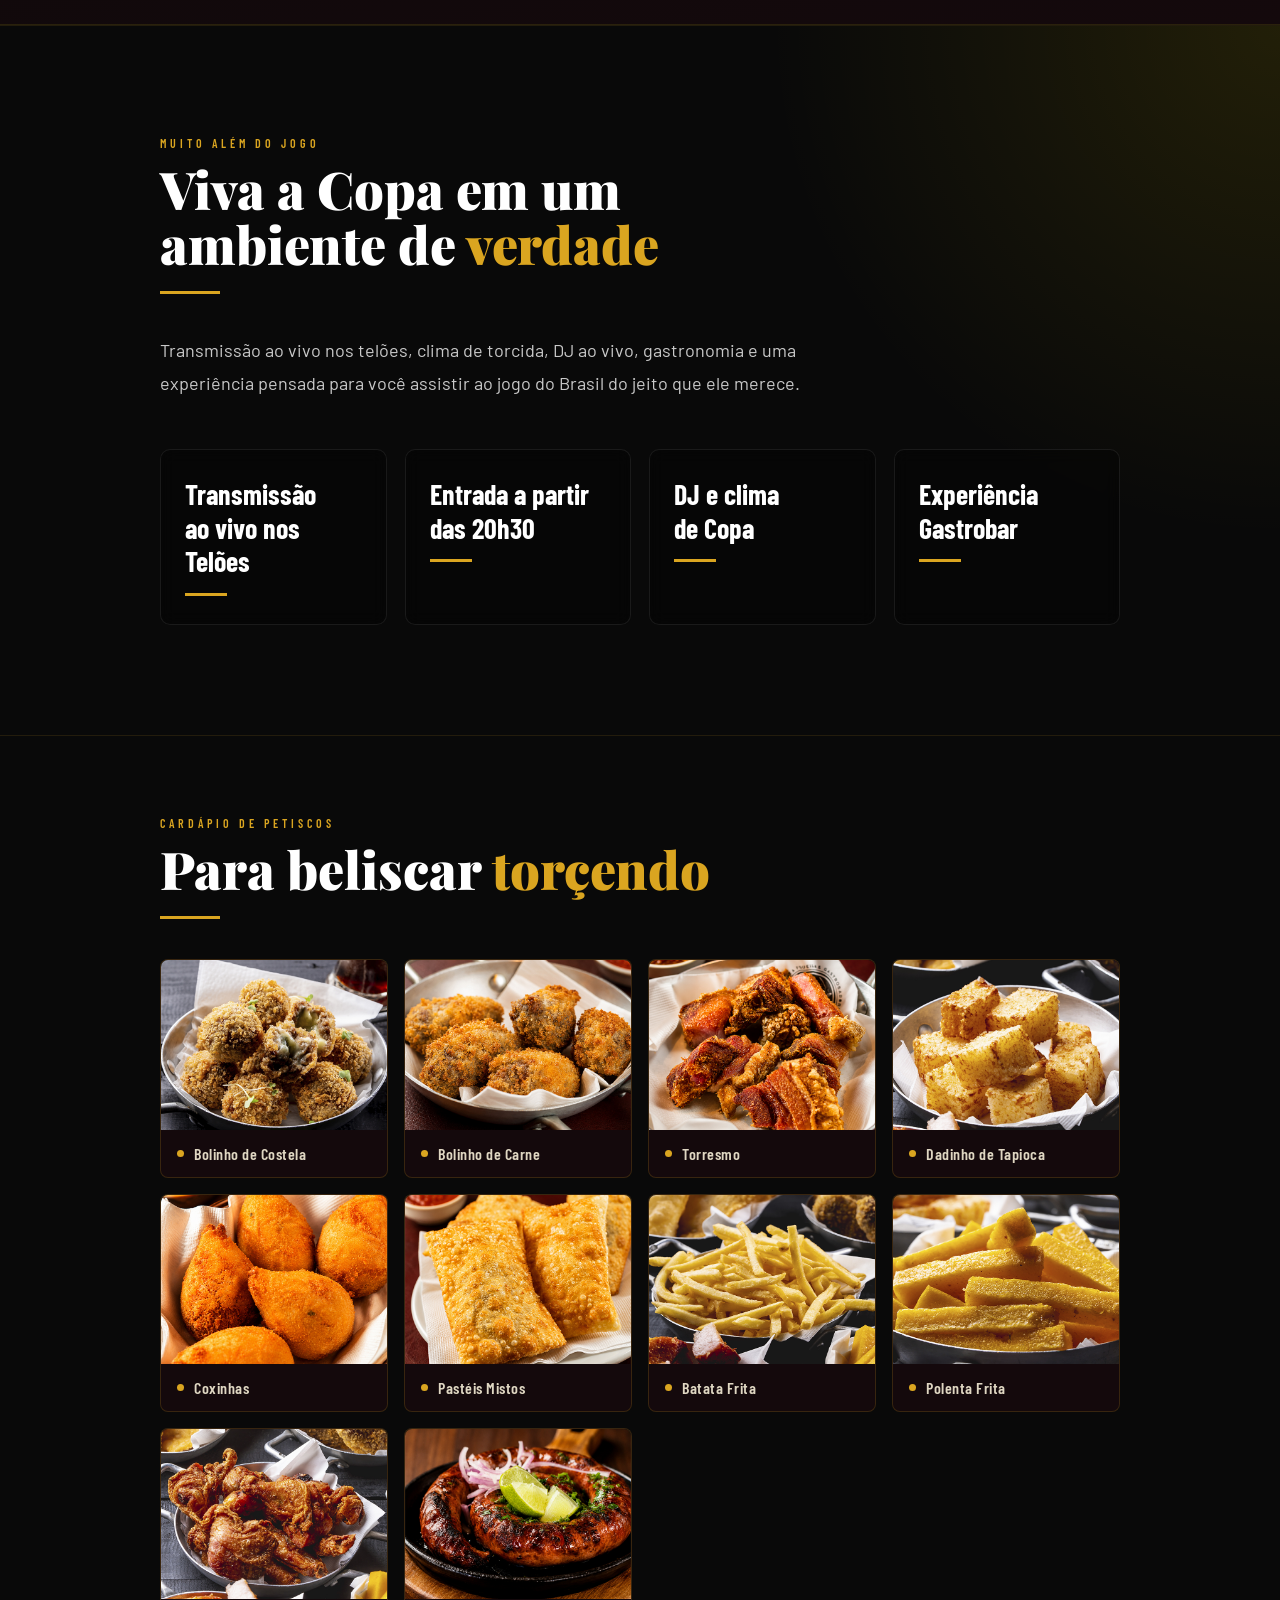
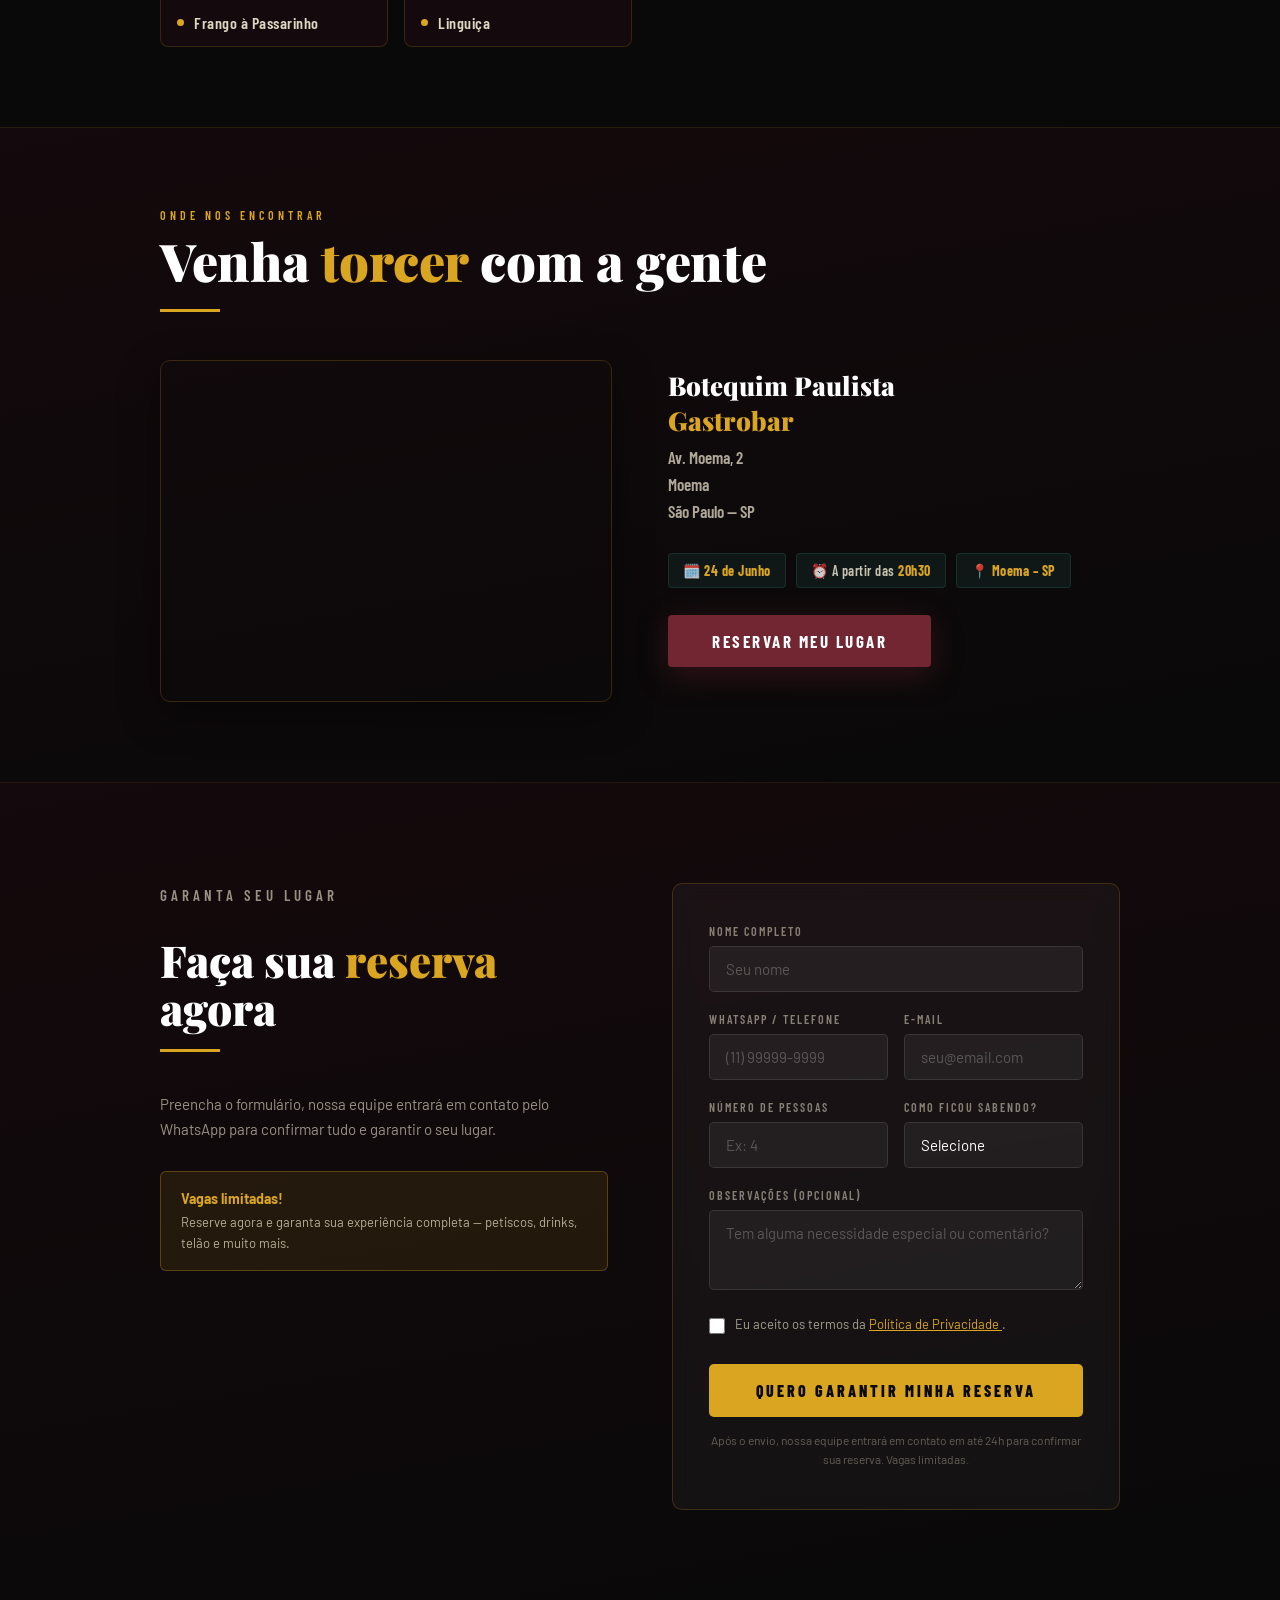
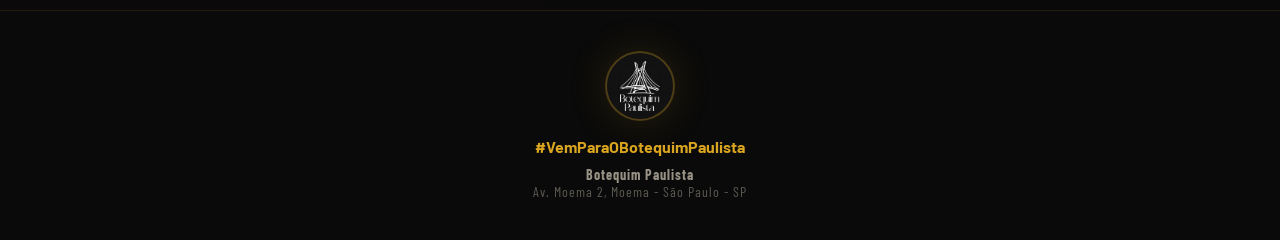
==== commit 1918c190: "Add files via upload" ====
--- a/brasil-escocia.html
+++ b/brasil-escocia.html
@@ -6,6 +6,23 @@
 <title>Copa do Mundo no Botequim Paulista</title>
 <link href="https://fonts.googleapis.com/css2?family=Playfair+Display:wght@700;900&family=Barlow+Condensed:wght@400;600;700;800&family=Barlow:wght@400;500&display=swap" rel="stylesheet">
 <link rel="stylesheet" href="css/style_jogos.css">
+<!-- Meta Pixel Code -->
+<script>
+!function(f,b,e,v,n,t,s)
+{if(f.fbq)return;n=f.fbq=function(){n.callMethod?
+n.callMethod.apply(n,arguments):n.queue.push(arguments)};
+if(!f._fbq)f._fbq=n;n.push=n;n.loaded=!0;n.version='2.0';
+n.queue=[];t=b.createElement(e);t.async=!0;
+t.src=v;s=b.getElementsByTagName(e)[0];
+s.parentNode.insertBefore(t,s)}(window, document,'script',
+'https://connect.facebook.net/en_US/fbevents.js');
+fbq('init', '1610158686718373');
+fbq('track', 'PageView');
+</script>
+<noscript><img height="1" width="1" style="display:none"
+src="https://www.facebook.com/tr?id=1610158686718373&ev=PageView&noscript=1"
+/></noscript>
+<!-- End Meta Pixel Code -->
 </head>
 <body>
 
--- a/css/style_jogos.css
+++ b/css/style_jogos.css
@@ -0,0 +1,879 @@
+  :root {
+    --vinho: #722632;
+    --preto: #090909;
+    --dourado: #DAA520;
+    --creme: #F5EDD6;
+    --vinho-claro: #963646;
+    --verde: #1F564C;
+    --verde-claro: #2a7a6c;
+    --amarelo-brasil: #FFDF00;
+  }
+
+  * { margin: 0; padding: 0; box-sizing: border-box; }
+  html { scroll-behavior: smooth; }
+
+  body {
+    background: var(--preto);
+    color: var(--creme);
+    font-family: 'Barlow', sans-serif;
+    overflow-x: hidden;
+  }
+
+  /* ── NOISE OVERLAY ── */
+  body::before {
+    content: '';
+    position: fixed;
+    inset: 0;
+    background-image: url("data:image/svg+xml,%3Csvg viewBox='0 0 200 200' xmlns='http://www.w3.org/2000/svg'%3E%3Cfilter id='n'%3E%3CfeTurbulence type='fractalNoise' baseFrequency='0.9' numOctaves='4' stitchTiles='stitch'/%3E%3C/filter%3E%3Crect width='100%25' height='100%25' filter='url(%23n)' opacity='0.04'/%3E%3C/svg%3E");
+    pointer-events: none;
+    z-index: 9999;
+    opacity: .5;
+  }
+
+  /* ════════════════════ HERO ════════════════════ */
+  .hero {
+    min-height: 100vh;
+    position: relative;
+    display: flex;
+    flex-direction: column;
+    align-items: center;
+    justify-content: center;
+    overflow: hidden;
+    padding: 40px 20px 80px;
+  }
+  .hero-bg {
+    position: absolute; inset: 0;
+    background:
+      radial-gradient(ellipse 80% 60% at 50% 0%, rgba(218,165,32,.16) 0%, transparent 60%),
+      radial-gradient(ellipse 60% 40% at 20% 80%, rgba(114,38,50,.42) 0%, transparent 60%),
+      linear-gradient(160deg, #090909 0%, #1b0d11 40%, #090909 100%);
+  }
+  .hero-bg::after {
+    content: ''; position: absolute; inset: 0;
+    background: repeating-linear-gradient(-55deg, transparent, transparent 60px, rgba(218,165,32,.03) 60px, rgba(218,165,32,.03) 61px);
+  }
+  .ball { position: absolute; border-radius: 50%; pointer-events: none; }
+  .ball-1 {
+    width: 400px; height: 400px; top: -120px; right: -100px;
+    background: radial-gradient(circle, rgba(218,165,32,.12) 0%, transparent 70%);
+    animation: pulse 6s ease-in-out infinite;
+  }
+  .ball-2 {
+    width: 300px; height: 300px; bottom: -80px; left: -60px;
+    background: radial-gradient(circle, rgba(31,86,76,.25) 0%, transparent 70%);
+    animation: pulse 8s ease-in-out infinite reverse;
+  }
+  @keyframes pulse {
+    0%, 100% { transform: scale(1); opacity: 1; }
+    50% { transform: scale(1.15); opacity: .7; }
+  }
+  .hero-content {
+    position: relative; z-index: 2; text-align: center; max-width: 760px;
+    animation: fadeUp .9s ease both;
+  }
+  @keyframes fadeUp {
+    from { opacity: 0; transform: translateY(30px); }
+    to   { opacity: 1; transform: translateY(0); }
+  }
+  .logo-circle {
+    width: 110px; height: 110px; border-radius: 50%;
+    border: 2px solid rgba(218,165,32,.5);
+    background: rgba(22,22,23,.7); backdrop-filter: blur(10px);
+    display: flex; align-items: center; justify-content: center;
+    margin: 0 auto 28px;
+    box-shadow: 0 0 40px rgba(218,165,32,.15);
+  }
+  .logo-img {
+  width: 80px;
+  height: 80px;
+  object-fit: contain;
+  }
+  .hero-title {
+    font-family: 'Playfair Display', serif;
+    font-size: clamp(38px, 7vw, 72px); font-weight: 900; line-height: .95; color: #fff;
+    animation: fadeUp .9s .2s ease both;
+  }
+  .hero-title span { display: block; color: var(--dourado); -webkit-text-stroke: 1px var(--dourado); }
+  .hero-sub {
+    font-family: 'Barlow Condensed', sans-serif;
+    font-size: clamp(18px, 3vw, 26px); font-weight: 600;
+    color: rgba(245,237,214,.7); margin: 18px 0 32px; letter-spacing: 1px;
+    animation: fadeUp .9s .3s ease both;
+  }
+.flags-row {
+  display: flex;
+  align-items: center;
+  justify-content: center;
+
+  gap: 18px;
+
+  margin-bottom: 26px;
+
+  animation: fadeUp .9s .4s ease both;
+}
+.flag-pill {
+  display: flex;
+  align-items: center;
+  gap: 10px;
+
+  background: rgba(255,255,255,.05);
+  border: 1px solid rgba(255,255,255,.08);
+
+  border-radius: 999px;
+
+  padding: 10px 22px;
+
+  font-family: 'Barlow', sans-serif;
+  font-size: 18px;
+  font-weight: 700;
+
+  letter-spacing: .4px;
+  color: #fff;
+
+  backdrop-filter: blur(8px);
+}
+  .flag-emoji { font-size: 22px; }
+  .vs-badge {
+    font-family: 'Playfair Display', serif; font-size: 13px; font-weight: 700;
+    color: var(--dourado); letter-spacing: 2px;
+  }
+.date-strip {
+  display: inline-flex;
+  align-items: center;
+  justify-content: center;
+
+  gap: 12px;
+
+  background: rgba(0,0,0,.22);
+  color: rgba(245,237,214,.88);
+
+  padding: 9px 18px;
+
+  border-radius: 999px;
+
+  border: 1px solid rgba(218,165,32,.22);
+
+  backdrop-filter: blur(8px);
+
+  font-family: 'Barlow', sans-serif;
+  font-weight: 600;
+  font-size: 13px;
+
+  letter-spacing: .4px;
+
+  margin-bottom: 24px;
+
+  animation: fadeUp .9s .5s ease both;
+}
+
+.date-strip span {
+  opacity: .45;
+  color: var(--dourado);
+}
+  .cta-btn {
+    display: inline-block;
+    background: var(--vinho);
+    color: #fff;
+    font-family: 'Barlow Condensed', sans-serif;
+    font-weight: 700;
+    font-size: 17px;
+    letter-spacing: 2.5px;
+    text-transform: uppercase;
+    padding: 16px 44px;
+    border-radius: 4px;
+    text-decoration: none;
+    border: none;
+    cursor: pointer;
+    transition: background .2s, transform .2s, box-shadow .2s;
+    box-shadow: 0 8px 30px rgba(114,38,50,.38);
+    animation: fadeUp .9s .6s ease both;
+  }
+
+  .cta-btn:hover {
+    background: var(--vinho-claro);
+    transform: translateY(-2px);
+    box-shadow: 0 12px 40px rgba(114,38,50,.48);
+  }
+  .scroll-down {
+    position: absolute; bottom: 30px; left: 50%; transform: translateX(-50%);
+    display: flex; flex-direction: column; align-items: center; gap: 6px;
+    opacity: .4; font-family: 'Barlow Condensed', sans-serif;
+    font-size: 11px; letter-spacing: 3px; text-transform: uppercase;
+    animation: bounce 2s infinite;
+  }
+  .scroll-down svg { width: 16px; }
+  @keyframes bounce {
+    0%, 100% { transform: translateX(-50%) translateY(0); }
+    50% { transform: translateX(-50%) translateY(6px); }
+  }
+
+  /* ════════════════════ SECTION BASE ════════════════════ */
+  section { padding: 80px 20px; }
+  .container { max-width: 960px; margin: 0 auto; }
+  .section-label {
+    font-family: 'Barlow Condensed', sans-serif; font-size: 12px; font-weight: 600;
+    letter-spacing: 4px; text-transform: uppercase; color: var(--dourado); margin-bottom: 12px;
+  }
+  .section-title {
+    font-family: 'Playfair Display', serif; font-size: clamp(30px, 5vw, 52px);
+    font-weight: 900; line-height: 1.05; color: #fff; margin-bottom: 20px;
+  }
+  .section-title em { font-style: normal; color: var(--dourado); }
+  .divider { width: 60px; height: 3px; background: var(--dourado); margin-bottom: 40px; }
+
+  /* ════════════════════ PROMOÇÕES ════════════════════ */
+  .promo-section {
+    background: linear-gradient(170deg, #090909 0%, #14090c 100%);
+    border-top: 1px solid rgba(218,165,32,.15);
+    border-bottom: 1px solid rgba(218,165,32,.15);
+  }
+  .promo-grid {
+    display: grid;
+    grid-template-columns: repeat(auto-fit, minmax(260px, 1fr));
+    gap: 24px;
+    margin-top: 48px;
+  }
+
+  /* Card com imagem no topo */
+  .promo-card {
+    background: #14090c;
+    border: 1px solid rgba(218,165,32,.15);
+    border-radius: 10px;
+    overflow: hidden;
+    position: relative;
+    transition: border-color .25s, transform .25s;
+  }
+  .promo-card:hover { border-color: rgba(218,165,32,.5); transform: translateY(-4px); }
+
+  /* ── ÁREA DE IMAGEM — PROMOÇÕES ──
+     Troque o src de cada <img class="promo-img"> pelo caminho da sua foto.
+     Tamanho recomendado: 520×280px (proporção 16:9 horizontal).
+  */
+  .promo-img-wrap {
+    width: 100%;
+    aspect-ratio: 16 / 9;
+    overflow: hidden;
+    background: #0d1a18;
+    position: relative;
+  }
+  .promo-img-wrap img {
+    width: 100%; height: 100%; object-fit: cover;
+    display: block;
+    transition: transform .4s;
+  }
+  .promo-card:hover .promo-img-wrap img { transform: scale(1.04); }
+
+  /* Placeholder visual quando não há imagem */
+  .promo-img-placeholder {
+    width: 100%; height: 100%;
+    display: flex; flex-direction: column;
+    align-items: center; justify-content: center; gap: 8px;
+    background: linear-gradient(135deg, #0d1a18 0%, #1a2e28 100%);
+    border-bottom: 1px dashed rgba(218,165,32,.2);
+  }
+  .promo-img-placeholder span {
+    font-family: 'Barlow Condensed', sans-serif; font-size: 11px;
+    letter-spacing: 2px; color: rgba(218,165,32,.4); text-transform: uppercase;
+  }
+  .promo-img-placeholder svg { opacity: .2; }
+
+  .promo-card-body { padding: 24px 24px 28px; }
+  .promo-card-body h3 {
+    font-family: 'Barlow Condensed', sans-serif; font-size: 19px; font-weight: 700;
+    letter-spacing: 1px; text-transform: uppercase; color: var(--dourado); margin-bottom: 6px;
+  }
+  .promo-highlight {
+    font-family: 'Barlow Condensed', sans-serif; font-size: 22px;
+    font-weight: 800; color: #fff; display: block; margin-bottom: 6px;
+  }
+  .promo-card-body p { font-size: 15px; line-height: 1.6; color: rgba(245,237,214,.7); }
+
+  /* ════════════════════ EXPERIÊNCIA ════════════════════ */
+.exp-banner {
+  position: relative;
+  padding: 110px 20px;
+  overflow: hidden;
+
+  background-image:
+    linear-gradient(
+      rgba(9, 9, 9, 0.78),
+      rgba(18, 7, 10, 0.84)
+    ),
+    radial-gradient(
+      circle at top right,
+      rgba(114, 38, 50, 0.35),
+      transparent 42%
+    ),
+    radial-gradient(
+      circle at bottom left,
+      rgba(218, 165, 32, 0.10),
+      transparent 38%
+    ),
+    url("imagens/bar-copa.jpg");
+
+  background-size: cover;
+  background-position: center;
+  background-attachment: fixed;
+
+  border-top: 1px solid rgba(218,165,32,.12);
+  border-bottom: 1px solid rgba(218,165,32,.12);
+}
+
+.exp-banner::before {
+  content: '';
+
+  position: absolute;
+  inset: 0;
+
+  background:
+    radial-gradient(circle at top right,
+    rgba(255,223,0,.10),
+    transparent 35%);
+
+  pointer-events: none;
+}
+
+.exp-content {
+  position: relative;
+  z-index: 2;
+}
+
+.exp-description {
+  max-width: 720px;
+
+  font-size: 18px;
+  line-height: 1.8;
+
+  color: rgba(255,255,255,.78);
+
+  margin-bottom: 50px;
+}
+
+.exp-cards-grid {
+  display: grid;
+
+  grid-template-columns:
+  repeat(auto-fit, minmax(220px, 1fr));
+
+  gap: 18px;
+}
+
+.exp-card {
+  background: rgba(0,0,0,.28);
+
+  backdrop-filter: blur(8px);
+
+  border: 1px solid rgba(255,255,255,.08);
+
+  border-radius: 10px;
+
+  padding: 28px 24px;
+
+  transition:
+    transform .25s,
+    border-color .25s,
+    background .25s;
+}
+
+.exp-card:hover {
+  transform: translateY(-4px);
+
+  border-color: rgba(255,223,0,.4);
+
+  background: rgba(0,0,0,.42);
+}
+
+.exp-card-title {
+  font-family: 'Barlow Condensed', sans-serif;
+
+  font-size: 28px;
+  font-weight: 700;
+
+  line-height: 1.2;
+
+  color: #fff;
+}
+
+.exp-card-line {
+  width: 42px;
+  height: 3px;
+
+  background: var(--dourado);
+
+  margin-top: 14px;
+}
+
+  /* ════════════════════ CARDÁPIO ════════════════════ */
+  .menu-section { background: var(--preto); }
+
+  /* Grid de cards com imagem para o cardápio */
+  .menu-grid {
+    display: grid;
+    grid-template-columns: repeat(auto-fill, minmax(200px, 1fr));
+    gap: 16px;
+    margin-top: 40px;
+  }
+
+  /* ── ÁREA DE IMAGEM — CARDÁPIO ──
+     Cada .menu-card tem um <img class="menu-img"> no topo.
+     Troque o src pelo caminho da foto do petisco.
+     Tamanho recomendado: 400×300px.
+     O comentário acima de cada card indica qual petisco é.
+  */
+  .menu-card {
+    background: #14090c;
+    border: 1px solid rgba(218,165,32,.18);
+    border-radius: 8px;
+    overflow: hidden;
+    transition: border-color .2s, transform .2s;
+  }
+  .menu-card:hover { border-color: var(--dourado); transform: translateY(-3px); }
+
+  .menu-img-wrap {
+    width: 100%; aspect-ratio: 4 / 3; overflow: hidden;
+    background: #0d1a18; position: relative;
+  }
+  .menu-img-wrap img {
+    width: 100%; height: 100%; object-fit: cover; display: block;
+    transition: transform .4s;
+  }
+  .menu-card:hover .menu-img-wrap img { transform: scale(1.06); }
+
+  .menu-img-placeholder {
+    width: 100%; height: 100%;
+    display: flex; flex-direction: column;
+    align-items: center; justify-content: center; gap: 6px;
+    background: linear-gradient(135deg, #0d1a18 0%, #1e2e2a 100%);
+  }
+  .menu-img-placeholder span {
+    font-family: 'Barlow Condensed', sans-serif; font-size: 10px;
+    letter-spacing: 2px; color: rgba(218,165,32,.35); text-transform: uppercase;
+  }
+  .menu-img-placeholder svg { opacity: .15; }
+
+  .menu-card-label {
+    padding: 14px 16px;
+    display: flex; align-items: center; gap: 10px;
+  }
+  .menu-dot { width: 7px; height: 7px; border-radius: 50%; background: var(--dourado); flex-shrink: 0; }
+  .menu-card-label span {
+    font-family: 'Barlow Condensed', sans-serif; font-size: 16px; font-weight: 600;
+    letter-spacing: .5px; color: rgba(245,237,214,.9);
+  }
+
+  /* ════════════════════ LOCALIZAÇÃO ════════════════════ */
+  .location-section {
+    background: linear-gradient(170deg, #14090c 0%, #090909 100%);
+    border-top: 1px solid rgba(218,165,32,.12);
+  }
+  .location-grid {
+    display: grid;
+    grid-template-columns: 1fr 1fr;
+    gap: 56px;
+    align-items: start;
+    margin-top: 48px;
+  }
+  @media (max-width: 720px) { .location-grid { grid-template-columns: 1fr; gap: 36px; } }
+
+  .location-map {
+    border-radius: 10px; overflow: hidden;
+    border: 1px solid rgba(218,165,32,.2);
+    box-shadow: 0 12px 40px rgba(0,0,0,.4);
+    line-height: 0;
+  }
+  .location-map iframe { width: 100%; height: 340px; border: 0; display: block; }
+
+  .location-info { padding-top: 8px; }
+  .location-info h3 {
+    font-family: 'Playfair Display', serif; font-size: 26px; font-weight: 900;
+    color: #fff; margin-bottom: 6px;
+  }
+  .location-info h3 em { font-style: normal; color: var(--dourado); }
+  .location-address {
+    font-family: 'Barlow Condensed', sans-serif; font-size: 17px; font-weight: 600;
+    color: rgba(245,237,214,.7); line-height: 1.6; margin-bottom: 28px;
+  }
+  .location-badges { display: flex; flex-wrap: wrap; gap: 10px; }
+  .loc-badge {
+    background: rgba(31,86,76,.2); border: 1px solid rgba(31,86,76,.4);
+    border-radius: 4px; padding: 8px 14px;
+    font-family: 'Barlow Condensed', sans-serif; font-size: 14px; font-weight: 600;
+    letter-spacing: .5px; color: rgba(245,237,214,.8);
+  }
+  .loc-badge strong { color: var(--dourado); }
+
+  /* ════════════════════ FORMULÁRIO ════════════════════ */
+  .form-section {
+    background: linear-gradient(170deg, #14090c 0%, #090909 100%);
+    padding: 100px 20px;
+    border-top: 1px solid rgba(218,165,32,.1);
+  }
+  .form-section .container {
+    display: grid; grid-template-columns: 1fr 1fr; gap: 64px; align-items: start;
+  }
+  @media (max-width: 720px) { .form-section .container { grid-template-columns: 1fr; gap: 40px; } }
+  .form-aside h2 {
+    font-family: 'Playfair Display', serif; font-size: clamp(28px, 4vw, 44px);
+    font-weight: 900; line-height: 1.1; color: #fff; margin-bottom: 16px;
+  }
+  .form-aside h2 em { font-style: normal; color: var(--dourado); }
+  .form-aside p { font-size: 15px; line-height: 1.7; color: rgba(245,237,214,.6); margin-bottom: 28px; }
+  .info-badge {
+    background: rgba(218,165,32,.1); border: 1px solid rgba(218,165,32,.3);
+    border-radius: 6px; padding: 16px 20px;
+    display: flex; gap: 12px; align-items: flex-start;
+    font-size: 13px; line-height: 1.6; color: rgba(245,237,214,.7);
+  }
+  .info-badge strong { color: var(--dourado); display: block; font-size: 14px; margin-bottom: 2px; }
+  .form-card {
+    background: rgba(255,255,255,.04); border: 1px solid rgba(218,165,32,.2);
+    border-radius: 10px; padding: 40px 36px; backdrop-filter: blur(10px);
+  }
+  .form-group { margin-bottom: 20px; }
+  .form-group label {
+    display: block; font-family: 'Barlow Condensed', sans-serif;
+    font-size: 12px; font-weight: 600; letter-spacing: 2px; text-transform: uppercase;
+    color: rgba(245,237,214,.5); margin-bottom: 8px;
+  }
+  .form-group input, .form-group select, .form-group textarea {
+    width: 100%; background: rgba(255,255,255,.05); border: 1px solid rgba(255,255,255,.1);
+    border-radius: 5px; padding: 13px 16px; color: #fff;
+    font-family: 'Barlow', sans-serif; font-size: 15px; outline: none;
+    transition: border-color .2s, background .2s; appearance: none;
+  }
+  .form-group select option { background: #1b0d11; }
+  .form-group input:focus, .form-group select:focus, .form-group textarea:focus {
+    border-color: var(--dourado); background: rgba(218,165,32,.05);
+  }
+  .form-group textarea { resize: vertical; min-height: 80px; }
+  .form-group input::placeholder, .form-group textarea::placeholder { color: rgba(255,255,255,.25); }
+  .form-row { display: grid; grid-template-columns: 1fr 1fr; gap: 16px; }
+  @media (max-width: 480px) { .form-row { grid-template-columns: 1fr; } }
+  .submit-btn {
+    width: 100%; background: var(--dourado); color: var(--preto);
+    font-family: 'Barlow Condensed', sans-serif; font-weight: 800; font-size: 16px;
+    letter-spacing: 3px; text-transform: uppercase; padding: 17px;
+    border: none; border-radius: 5px; cursor: pointer;
+    transition: opacity .2s, transform .2s; margin-top: 8px;
+  }
+  .submit-btn:hover { opacity: .88; transform: translateY(-1px); }
+  .form-note {
+    font-size: 12px; color: rgba(245,237,214,.35); text-align: center;
+    margin-top: 14px; line-height: 1.6;
+  }
+  .success-msg { display: none; text-align: center; padding: 32px 20px; }
+  .success-msg .big-check { font-size: 56px; margin-bottom: 16px; }
+  .success-msg h3 { font-family: 'Playfair Display', serif; font-size: 26px; color: var(--dourado); margin-bottom: 10px; }
+  .success-msg p { font-size: 15px; color: rgba(245,237,214,.65); line-height: 1.7; }
+
+  .form-terms {
+  display: flex;
+  align-items: flex-start;
+  gap: 10px;
+  margin: 22px 0;
+  font-size: 13px;
+  line-height: 1.5;
+  color: rgba(245,237,214,.65);
+}
+
+.form-terms input {
+  margin-top: 3px;
+  width: 16px;
+  height: 16px;
+  accent-color: var(--dourado);
+  flex-shrink: 0;
+}
+
+.form-terms a {
+  color: var(--dourado);
+  text-decoration: underline;
+}
+
+  /* ════════════════════ FOOTER ════════════════════ */
+  footer {
+    background: #0a0a0a; border-top: 1px solid rgba(218,165,32,.12);
+    padding: 40px 20px; text-align: center;
+  }
+  footer .logo-circle {
+    width: 70px; height: 70px; margin: 0 auto 16px;
+    border-color: rgba(218,165,32,.3);
+  }
+  footer .logo-img {
+  width: 50px;
+  height: 50px;
+  }
+  footer p { font-family: 'Barlow Condensed', sans-serif; font-size: 14px; letter-spacing: 1px; color: rgba(245,237,214,.35); }
+  footer strong { color: rgba(245,237,214,.6); }
+  footer .hashtag { color: var(--dourado); font-size: 16px; font-weight: 700; margin: 10px 0; display: block; }
+
+  /* ════════════════════ REVEAL ════════════════════ */
+  .reveal { opacity: 0; transform: translateY(28px); transition: opacity .7s ease, transform .7s ease; }
+  .reveal.visible { opacity: 1; transform: none; }
+
+  /* ════════════════════ MOBILE ════════════════════ */
+  @media (max-width: 600px) {
+    .promo-grid { grid-template-columns: 1fr; }
+    .form-card { padding: 28px 20px; }
+    .exp-cards-grid { grid-template-columns: 1fr 1fr; }
+    .menu-grid { grid-template-columns: repeat(auto-fill, minmax(150px, 1fr)); }
+  }
+
+.flag-img {
+  width: 30px;
+  height: 20px;
+  object-fit: cover;
+  border-radius: 3px;
+  box-shadow: 0 0 8px rgba(0,0,0,.25);
+  flex-shrink: 0;
+}
+
+  .success-flag {
+  width: 74px;
+  height: auto;
+  border-radius: 6px;
+  box-shadow: 0 0 20px rgba(218,165,32,.18);
+  }
+
+  .whatsapp-floating-btn {
+  position: fixed;
+  right: 24px;
+  bottom: 24px;
+  z-index: 99990;
+
+  width: 64px;
+  height: 64px;
+  border-radius: 50%;
+
+  border: 1px solid rgba(255,255,255,.18);
+  background:
+    radial-gradient(circle at top left, rgba(255,255,255,.22), transparent 35%),
+    linear-gradient(135deg, #25D366, #128C7E);
+
+  color: #fff;
+  cursor: pointer;
+
+  box-shadow: 0 16px 40px rgba(37,211,102,.28);
+  transition: transform .2s, box-shadow .2s;
+}
+
+.whatsapp-floating-btn:hover {
+  transform: translateY(-3px) scale(1.03);
+  box-shadow: 0 20px 50px rgba(37,211,102,.38);
+}
+
+.whatsapp-floating-btn span {
+  display: none;
+}
+
+.whatsapp-floating-btn::before {
+  content: "";
+
+  width: 30px;
+  height: 30px;
+
+  background-image: url("https://upload.wikimedia.org/wikipedia/commons/6/6b/WhatsApp.svg");
+  background-size: contain;
+  background-repeat: no-repeat;
+  background-position: center;
+
+  display: block;
+
+  margin: auto;
+}
+
+.whatsapp-popup {
+  display: none;
+  position: fixed;
+  inset: 0;
+  z-index: 99991;
+
+  background: rgba(0,0,0,.68);
+  backdrop-filter: blur(6px);
+
+  align-items: center;
+  justify-content: center;
+  padding: 22px;
+}
+
+.whatsapp-popup.active {
+  display: flex;
+}
+
+.whatsapp-popup-box {
+  width: min(94vw, 440px);
+  position: relative;
+
+  background:
+    radial-gradient(circle at top right, rgba(218,165,32,.12), transparent 34%),
+    linear-gradient(160deg, #101816 0%, #0d0d0e 100%);
+
+  border: 1px solid rgba(218,165,32,.26);
+  border-radius: 18px;
+
+  padding: 34px 30px 28px;
+
+  box-shadow: 0 28px 100px rgba(0,0,0,.55);
+  animation: popupFadeUp .25s ease both;
+}
+
+@keyframes popupFadeUp {
+  from {
+    opacity: 0;
+    transform: translateY(18px) scale(.98);
+  }
+
+  to {
+    opacity: 1;
+    transform: none;
+  }
+}
+
+.whatsapp-popup-close {
+  position: absolute;
+  right: 18px;
+  top: 14px;
+
+  background: transparent;
+  border: 0;
+  color: var(--dourado);
+
+  font-size: 34px;
+  line-height: 1;
+  cursor: pointer;
+}
+
+.whatsapp-popup-box h3 {
+  font-family: 'Playfair Display', serif;
+  font-size: 30px;
+  color: #fff;
+  margin-bottom: 10px;
+}
+
+.whatsapp-popup-text {
+  color: rgba(245,237,214,.66);
+  font-size: 15px;
+  line-height: 1.6;
+  margin-bottom: 22px;
+}
+
+.whatsapp-popup-submit {
+  width: 100%;
+  background: linear-gradient(135deg, #25D366, #128C7E);
+  color: #fff;
+
+  border: 0;
+  border-radius: 6px;
+
+  padding: 15px;
+
+  font-family: 'Barlow Condensed', sans-serif;
+  font-size: 16px;
+  font-weight: 800;
+
+  letter-spacing: 2px;
+  text-transform: uppercase;
+
+  cursor: pointer;
+  margin-top: 4px;
+}
+
+.whatsapp-popup-submit:hover {
+  opacity: .9;
+}
+
+.whatsapp-popup-note {
+  margin-top: 14px;
+  text-align: center;
+  color: rgba(245,237,214,.42);
+  font-size: 12px;
+  line-height: 1.5;
+}
+
+@media (max-width: 520px) {
+  .whatsapp-floating-btn {
+    right: 18px;
+    bottom: 18px;
+    width: 58px;
+    height: 58px;
+  }
+
+  .whatsapp-popup-box {
+    padding: 30px 22px 24px;
+  }
+}
+
+.whatsapp-terms {
+  display: flex;
+  gap: 10px;
+  align-items: flex-start;
+  margin: 18px 0;
+  color: rgba(245,237,214,.62);
+  font-size: 13px;
+  line-height: 1.5;
+}
+
+.whatsapp-terms input {
+  width: 16px;
+  height: 16px;
+  margin-top: 3px;
+  accent-color: var(--dourado);
+  flex-shrink: 0;
+}
+
+.whatsapp-terms a {
+  color: var(--dourado);
+  text-decoration: underline;
+}
+
+.ticket-strip {
+  width: 100%;
+  max-width: 560px;
+
+  margin: 0 auto 26px;
+
+  display: flex;
+  align-items: center;
+  gap: 18px;
+
+  padding: 16px 20px;
+
+  background: rgba(0,0,0,.22);
+
+  border: 1px solid rgba(218,165,32,.18);
+
+  border-radius: 18px;
+
+  backdrop-filter: blur(10px);
+
+  animation: fadeUp .9s .55s ease both;
+}
+
+.ticket-price {
+  font-family: 'Playfair Display', serif;
+  font-size: 30px;
+  font-weight: 900;
+  color: var(--dourado);
+
+  white-space: nowrap;
+}
+
+.ticket-info strong {
+  display: block;
+
+  font-family: 'Barlow Condensed', sans-serif;
+  font-size: 14px;
+  font-weight: 700;
+
+  letter-spacing: 1px;
+
+  color: #fff;
+
+  margin-bottom: 4px;
+}
+
+.ticket-info p {
+  font-size: 14px;
+  line-height: 1.5;
+
+  color: rgba(245,237,214,.72);
+}
